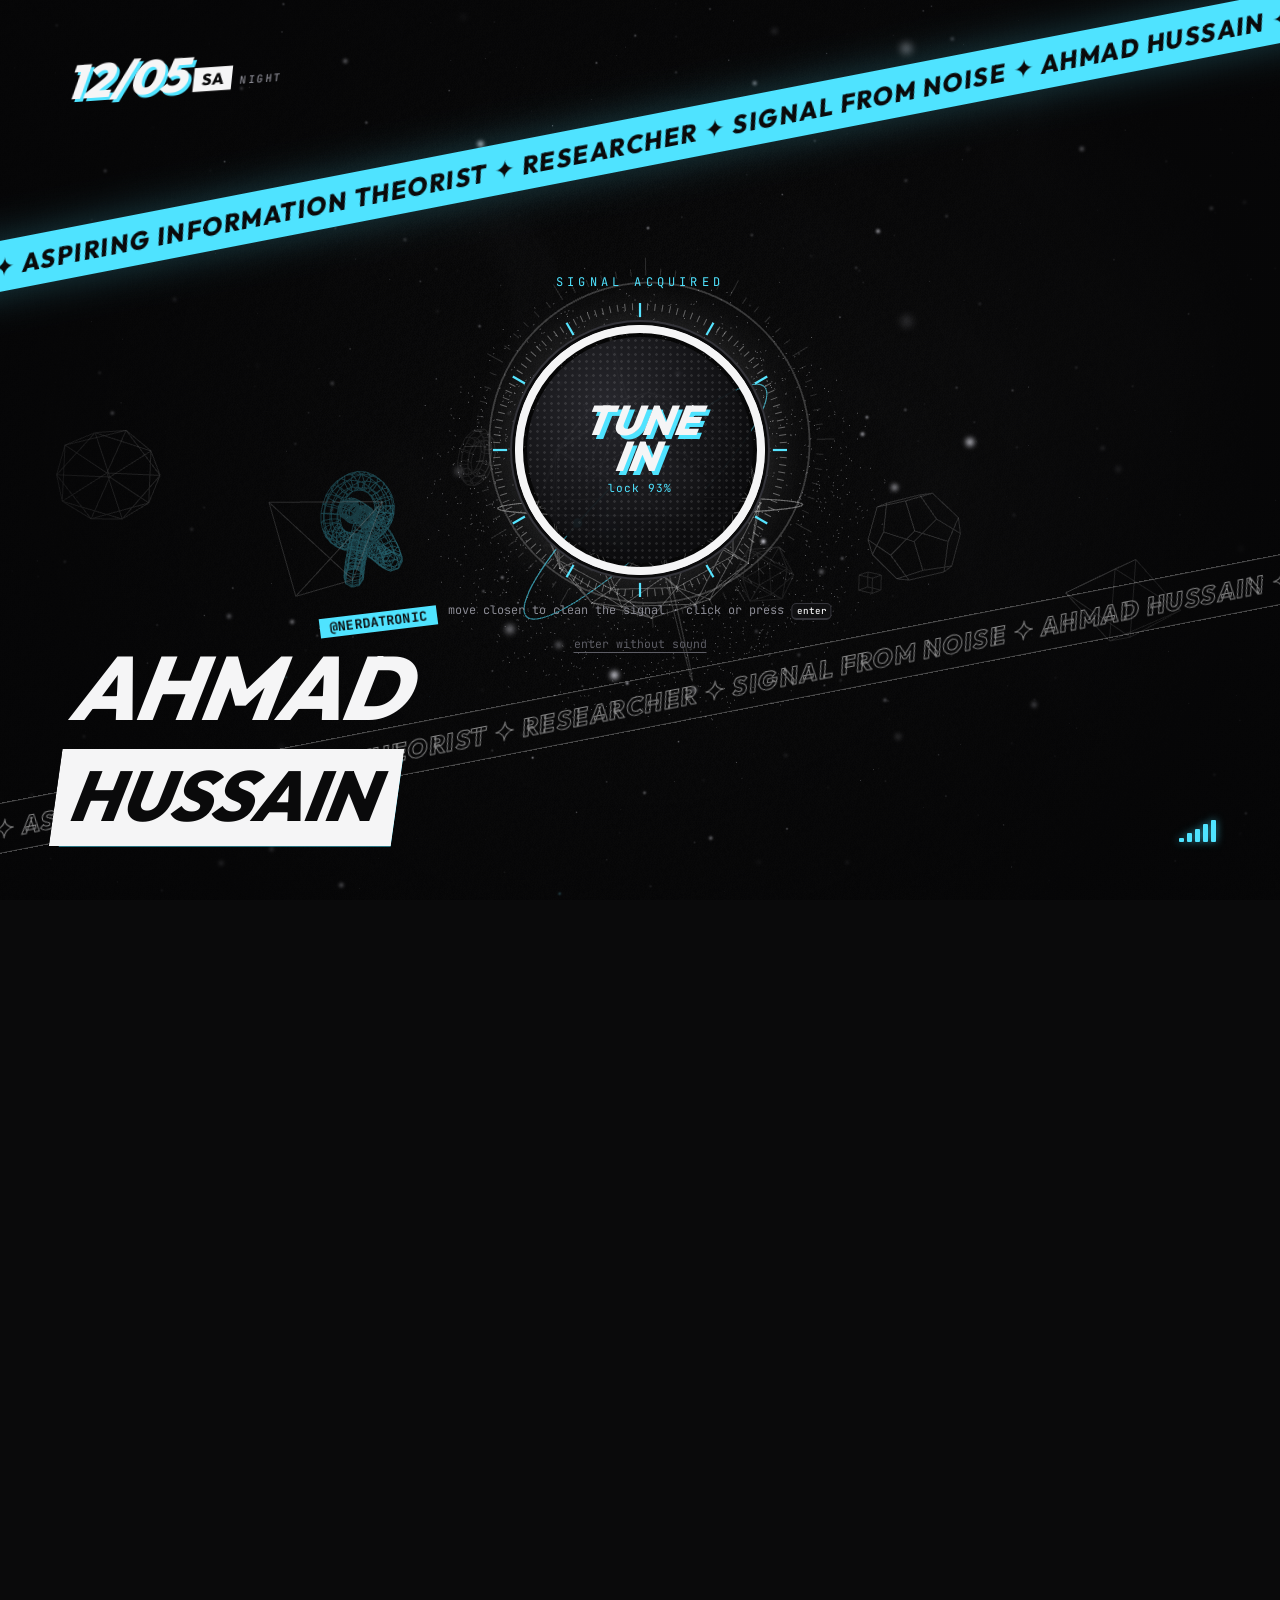
==== index.html @ 897ffa39 "Performance: pixel budget, no per-frame layout, fewer layers, fps counter - 3D pass renders to a pix" ====
<!doctype html>
<html lang="en">
<head>
  <meta charset="utf-8" />
  <meta name="viewport" content="width=device-width, initial-scale=1" />
  <title>Ahmad Hussain — signal from noise</title>
  <meta name="description" content="Ahmad Hussain (nerdatronic) — aspiring information theorist, researcher, and a little bit of everything." />
  <meta name="theme-color" content="#0b0b0c" />
  <meta property="og:title" content="Ahmad Hussain — signal from noise" />
  <meta property="og:description" content="aspiring information theorist, researcher, and a little bit of everything." />
  <meta property="og:type" content="website" />
  <link rel="icon" href="data:image/svg+xml,%3Csvg xmlns='http://www.w3.org/2000/svg' viewBox='0 0 64 64'%3E%3Ccircle cx='32' cy='32' r='26' fill='none' stroke='%23e5e5e5' stroke-width='5'/%3E%3Ccircle cx='32' cy='32' r='9' fill='%234fe3ff'/%3E%3C/svg%3E" />
  <link rel="preconnect" href="https://fonts.googleapis.com" />
  <link rel="preconnect" href="https://fonts.gstatic.com" crossorigin />
  <link href="https://fonts.googleapis.com/css2?family=Inter:wght@400;500;600&family=JetBrains+Mono:wght@400;500;700&family=Outfit:wght@300;500;700;800&display=swap" rel="stylesheet" />
  <link rel="stylesheet" href="css/style.css" />
</head>
<body class="is-intro">

  <!-- ============ INTRO ============ -->
  <div id="intro" role="dialog" aria-label="Welcome">
    <div class="intro-bands" aria-hidden="true">
      <div class="band band-a"><div class="band-track"></div></div>
      <div class="band band-b"><div class="band-track"></div></div>
    </div>
    <canvas id="introWave" aria-hidden="true"></canvas>
    <div class="pdate intro-pdate" aria-hidden="true"></div>
    <div class="intro-sig mono" aria-hidden="true">
      <div class="sig-bars" id="sigBars"><i></i><i></i><i></i><i></i><i></i></div>
    </div>
    <div class="intro-center">
      <p class="intro-kicker mono" id="introKicker">searching for signal</p>
      <button class="tuner" id="introGo" aria-label="Tune in: enter the site with sound">
        <svg class="tuner-ticks" viewBox="0 0 300 300" aria-hidden="true"><g id="tunerTicks"></g></svg>
        <span class="approach" aria-hidden="true"></span>
        <span class="approach a2" aria-hidden="true"></span>
        <span class="tuner-ring" aria-hidden="true"></span>
        <span class="tuner-core">
          <span class="tuner-label">TUNE<br />IN</span>
          <span class="tuner-sub mono" id="introPct">0%</span>
        </span>
      </button>
      <p class="intro-hint mono">move closer to clean the signal · click or press <kbd>enter</kbd></p>
      <button class="intro-silent mono" id="introSilent">enter without sound</button>
    </div>
    <h1 class="intro-title" aria-label="Ahmad Hussain">
      <span class="it-a" id="introA"></span>
      <span class="it-b"><span id="introB"></span></span>
      <span class="intro-sticker mono">@nerdatronic</span>
    </h1>
    <div class="intro-flash" aria-hidden="true"></div>
  </div>

  <!-- ============ AMBIENCE ============ -->
  <div id="space" aria-hidden="true"></div>
  <div id="glow" aria-hidden="true"></div>
  <div class="grain" aria-hidden="true"></div>
  <div id="kiai" aria-hidden="true"></div>
  <div id="flashlight" aria-hidden="true"></div>
  <canvas id="fx" aria-hidden="true"></canvas>
  <div id="cur-dot" aria-hidden="true"></div>
  <div id="cur-ring" aria-hidden="true"></div>
  <div id="scaret" aria-hidden="true"></div>
  <div id="wipe" aria-hidden="true"><i></i><i></i><i></i><b class="mono" id="wipeLabel"></b></div>

  <!-- ============ HUD ============ -->
  <div class="hud-bar" aria-hidden="true"><span id="hp"></span></div>
  <div class="hud-top mono" aria-hidden="true">
    <span class="hud-path"><span class="dim">~/ahmad/</span><span id="hudFile">readme.md</span></span>
    <span class="hud-num" id="hudNum">00</span>
  </div>
  <div class="pdate hud-pdate" aria-hidden="true"></div>
  <div class="hud-score mono" aria-hidden="true"><span id="score">00000000</span><span class="hud-acc" id="acc">100.00%</span><span class="hud-mods" id="hudMods"></span></div>
  <div class="hud-combo" id="combo" aria-hidden="true"><span id="comboN">0</span><small>x</small></div>
  <div class="hud-wpm mono" id="hudWpm" aria-hidden="true"><b id="hudWpmN">0</b> wpm</div>
  <div class="hud-fps mono" id="fps" aria-hidden="true" hidden></div>
  <nav class="rail" id="rail" aria-label="Sections"></nav>
  <button class="slash-btn mono" id="slashBtn" aria-label="Open quick navigation">/</button>

  <!-- ============ PLAYER ============ -->
  <div class="player" id="player">
    <button class="disc" id="pPlay" aria-label="Play music"><span class="disc-dot"></span></button>
    <div class="p-meta">
      <span class="p-title" id="pTitle">—</span>
      <span class="p-artist mono" id="pArtist">—</span>
    </div>
    <div class="p-viz" id="pViz" aria-hidden="true"><i></i><i></i><i></i><i></i><i></i></div>
    <input class="p-vol" id="pVol" type="range" min="0" max="1" step="0.01" aria-label="Volume" />
    <audio id="audio" loop preload="auto"></audio>
  </div>

  <!-- ============ PALETTE ============ -->
  <div class="palette" id="palette" role="dialog" aria-modal="true" aria-label="Quick navigation" hidden>
    <div class="pal-box">
      <div class="pal-input-row mono">
        <span class="pal-prompt">/</span>
        <input id="palInput" type="text" autocomplete="off" spellcheck="false" placeholder="jump to… (type to filter)" aria-label="Filter sections and commands" />
        <kbd>esc</kbd>
      </div>
      <ul class="pal-list" id="palList" role="listbox"></ul>
      <div class="pal-foot mono"><span><kbd>↑</kbd><kbd>↓</kbd> move</span><span><kbd>enter</kbd> go</span><span><kbd>m</kbd> music</span><span><kbd>j</kbd>/<kbd>k</kbd> next/prev</span><span>type <b>mod</b> for mods</span></div>
    </div>
  </div>

  <div class="toast mono" id="toast" role="status" aria-live="polite"></div>

  <!-- ============ CONTENT ============ -->
  <main id="main">

    <!-- 00 HOME -->
    <section id="home" class="hero" data-file="readme.md" data-title="home">
      <div class="hero-inner">
        <p class="hero-kicker mono" data-reveal><span class="dot-live"></span> <span id="heroKicker">hello, you found me</span></p>
        <h1 class="hero-name" id="heroName" data-reveal></h1>
        <p class="hero-role" data-reveal>
          <span class="dim">i'm </span><span class="role" id="role"></span><span class="caret"></span>
        </p>
        <p class="hero-tag" id="heroTag" data-reveal></p>
        <div class="hero-cta" data-reveal>
          <a href="#about" class="btn btn-hi" data-nav>read more <span class="mono">↓</span></a>
          <a href="#contact" class="btn" data-nav>say hi</a>
          <button class="btn btn-ghost mono" data-open-palette>press <kbd>/</kbd> to explore</button>
        </div>
      </div>
      <div class="scroll-hint mono" aria-hidden="true"><span></span>scroll</div>
    </section>

    <!-- 01 ABOUT -->
    <section id="about" data-file="about.md" data-title="about me">
      <div class="grid-2">
        <div class="md" id="aboutText" data-reveal></div>
        <div data-reveal>
          <table class="md-table" id="facts"><thead><tr><th>key</th><th>value</th></tr></thead><tbody></tbody></table>
        </div>
      </div>
    </section>

    <!-- 02 NOW -->
    <section id="now" data-file="now.md" data-title="right now">
      <p class="lead" data-reveal>what i'm spending my time on these days <span class="mono dim" id="nowUpdated"></span></p>
      <ul class="checklist" id="nowList"></ul>
    </section>

    <!-- 03 EVERYTHING -->
    <section id="everything" data-file="everything.md" data-title="a bit of everything">
      <p class="lead" data-reveal>not one thing. a lot of things. drag the sphere.</p>
      <div class="grid-2 align-center">
        <div class="sphere-wrap" data-reveal><div class="sphere" id="sphere"></div></div>
        <div class="groups" id="groups"></div>
      </div>
    </section>

    <!-- 04 RESEARCH -->
    <section id="research" data-file="research/" data-title="research">
      <h3 class="sub first" data-reveal><span class="h-mark">###</span> <span id="thoughtsTitle">my take on information theory</span></h3>
      <div class="md thoughts" id="thoughts" data-reveal></div>
      <h3 class="sub" data-reveal><span class="h-mark">###</span> what i'm working on</h3>
      <div class="research-list" id="researchList"></div>
      <h3 class="sub" data-reveal><span class="h-mark">###</span> papers & notes</h3>
      <div id="papers"></div>
    </section>

    <!-- 05 PROJECTS -->
    <section id="projects" data-file="projects/" data-title="projects">
      <p class="lead" data-reveal>things i've built, am building, or can't stop thinking about.</p>
      <div class="repo-grid" id="repos"></div>
    </section>

    <!-- 06 LEDGER -->
    <section id="ledger" data-file="ledger/" data-title="the ledger · support">
      <div id="ledgerBody"></div>
    </section>

    <!-- 07 ROADMAP -->
    <section id="roadmap" data-file="roadmap.md" data-title="roadmap & plan">
      <div class="legend mono" data-reveal><span><i class="st done"></i>done</span><span><i class="st doing"></i>in progress</span><span><i class="st blocked"></i>blocked / important</span><span><i class="st todo"></i>planned</span></div>
      <ol class="timeline" id="timeline"></ol>
    </section>

    <!-- 08 ACHIEVEMENTS -->
    <section id="achievements" data-file="achievements/" data-title="achievements">
      <p class="lead" data-reveal>medals earned — and a few still locked.</p>
      <div class="medals" id="medals"></div>
    </section>

    <!-- 09 TOOLBOX -->
    <section id="toolbox" data-file="toolbox.json" data-title="toolbox">
      <p class="lead" data-reveal>languages, tools, crafts — the things i reach for.</p>
      <pre class="code" id="toolboxCode" data-reveal></pre>
    </section>

    <!-- 10 LIBRARY -->
    <section id="library" data-file="library.md" data-title="library">
      <p class="lead" data-reveal>books, films, music and ideas that shaped how i think.</p>
      <div class="table-scroll" data-reveal>
        <table class="md-table" id="libTable"><thead><tr><th>kind</th><th>title</th><th>by</th><th>why it stuck</th></tr></thead><tbody></tbody></table>
      </div>
    </section>

    <!-- 11 PRINCIPLES -->
    <section id="principles" data-file="principles.md" data-title="principles">
      <ol class="principles" id="principlesList"></ol>
    </section>

    <!-- 12 MEDIA -->
    <section id="media" data-file="media/" data-title="media & sound">
      <div class="grid-2">
        <div class="panel" data-reveal>
          <div class="panel-head mono"><span><span class="dot-rec"></span> youtube</span><a id="ytLink" class="dim" target="_blank" rel="noopener">open channel →</a></div>
          <div class="yt" id="ytBody"></div>
        </div>
        <div class="panel" data-reveal>
          <div class="panel-head mono"><span>♪ soundtrack of this site</span><span class="dim" id="npState">paused</span></div>
          <div class="np">
            <button class="np-disc" id="npDisc" aria-label="Play or pause music"><span></span></button>
            <div>
              <div class="np-title" id="npTitle"></div>
              <div class="mono dim" id="npArtist"></div>
              <div class="np-time mono"><span id="npCur">0:00</span><div class="np-track" id="npTrack"><span id="npFill"></span></div><span id="npDur">0:00</span></div>
            </div>
          </div>
          <canvas class="np-viz" id="npViz" height="90"></canvas>
          <p class="mono dim small">press <kbd>m</kbd> anywhere to play / pause. it keeps looping while you browse.</p>
        </div>
      </div>
    </section>

    <!-- 13 DISCORD -->
    <section id="discord" data-file="discord/" data-title="discord">
      <div class="grid-2">
        <div class="panel dc" id="dcCard" data-reveal></div>
        <div class="panel" id="dcServer" data-reveal></div>
      </div>
    </section>

    <!-- 14 LOG -->
    <section id="log" data-file="log/" data-title="log">
      <p class="lead mono dim" data-reveal>$ git log --oneline --reverse thoughts</p>
      <div class="log" id="logList"></div>
    </section>

    <!-- 15 GUESTBOOK -->
    <section id="guestbook" data-file="guestbook.md" data-title="guestbook">
      <p class="lead" data-reveal>leave a note, a question, or just your name. signed with github.</p>
      <div class="panel" id="giscusBox" data-reveal></div>
    </section>

    <!-- 16 CONTACT -->
    <section id="contact" data-file="contact.sh" data-title="get in touch">
      <div class="contact">
        <form class="panel cform" id="cform" novalidate data-reveal>
          <div class="panel-head mono"><span>$ ./contact.sh</span><span class="dim" id="cfMode"></span></div>
          <div class="field">
            <label for="cfName">your name</label>
            <input id="cfName" name="name" type="text" autocomplete="name" maxlength="80" required />
            <span class="err mono" data-for="cfName"></span>
          </div>
          <div class="field">
            <label for="cfEmail">your email <span class="dim">— so i can reply</span></label>
            <input id="cfEmail" name="email" type="email" autocomplete="email" maxlength="120" required />
            <span class="err mono" data-for="cfEmail"></span>
          </div>
          <fieldset class="field">
            <legend>what's it about?</legend>
            <div class="chips" id="cfTopics">
              <label><input type="radio" name="topic" value="research" checked /><span>research</span></label>
              <label><input type="radio" name="topic" value="collaboration" /><span>collaboration</span></label>
              <label><input type="radio" name="topic" value="opportunity" /><span>opportunity</span></label>
              <label><input type="radio" name="topic" value="just saying hi" /><span>just saying hi</span></label>
              <label><input type="radio" name="topic" value="something else" /><span>something else</span></label>
            </div>
          </fieldset>
          <div class="field">
            <label for="cfMsg">message</label>
            <textarea id="cfMsg" name="message" rows="6" maxlength="2000" required></textarea>
            <div class="field-row"><span class="err mono" data-for="cfMsg"></span><span class="mono dim" id="cfCount">0 / 2000</span></div>
          </div>
          <input type="checkbox" name="botcheck" class="hp" tabindex="-1" autocomplete="off" aria-hidden="true" />
          <div class="key-sound mono" id="keySound" aria-label="Keyboard sound"></div>
          <div class="cf-actions">
            <button type="submit" class="btn btn-hi" id="cfSend">send message <span class="mono">→</span></button>
            <span class="mono dim small">or <kbd>ctrl</kbd>+<kbd>enter</kbd></span>
          </div>
          <div class="cf-status mono" id="cfStatus" role="status" aria-live="polite"></div>
        </form>

        <aside class="contact-side" data-reveal>
          <div class="panel">
            <div class="panel-head mono"><span>status</span></div>
            <p class="avail"><i class="st" id="availDot"></i><span id="availText"></span></p>
            <dl class="kv mono">
              <dt>local time</dt><dd id="localTime">—</dd>
              <dt>replies</dt><dd id="respTime">—</dd>
              <dt>email</dt><dd><span id="emailTxt">—</span> <button class="copy" id="copyEmail" aria-label="Copy email">copy</button></dd>
              <dt>discord</dt><dd><span id="dcTxt">—</span> <button class="copy" id="copyDc" aria-label="Copy Discord username">copy</button></dd>
            </dl>
          </div>
          <div class="panel">
            <div class="panel-head mono"><span>elsewhere</span></div>
            <ul class="socials" id="socials"></ul>
          </div>
        </aside>
      </div>
    </section>

    <!-- RESULTS -->
    <section id="results" data-file="results.log" data-title="your results">
      <p class="lead" data-reveal>every click is a hit. here's how your visit is going.</p>
      <div class="results panel" data-reveal>
        <div class="res-grade"><div class="grade-big" id="resGrade">SS</div><span class="mono dim" id="resGradeNote">ranking</span></div>
        <div class="res-main">
          <div class="res-score" id="resScore">00000000</div>
          <div class="res-grid mono">
            <div><span class="j300">300</span><b id="r300">0</b></div>
            <div><span class="j100">100</span><b id="r100">0</b></div>
            <div><span class="j50">50</span><b id="r50">0</b></div>
            <div><span class="jx">miss</span><b id="rMiss">0</b></div>
          </div>
          <div class="res-stats mono">
            <div><span>accuracy</span><b id="rAcc">100.00%</b></div>
            <div><span>max combo</span><b id="rCombo">0x</b></div>
            <div><span>explored</span><b id="rExplored">0 / 0</b></div>
            <div><span>time</span><b id="rTime">0:00</b></div>
            <div><span>best wpm</span><b id="rWpm">—</b></div>
            <div><span>mods</span><b id="rMods">none</b></div>
          </div>
          <div class="res-actions"><button class="btn" id="resRetry">retry</button><button class="btn btn-ghost mono" data-open-palette>mods → press <kbd>/</kbd> and type "mod"</button></div>
        </div>
      </div>
    </section>

    <footer class="foot mono">
      <div><span class="dim">/*</span> built by hand · hosted on github pages · <span id="lastUpd"></span> <span class="dim">*/</span></div>
      <div class="dim"><kbd>/</kbd> navigate · <kbd>m</kbd> music · <kbd>j</kbd>/<kbd>k</kbd> sections · <button class="linkish" id="fxToggle">effects: on</button></div>
    </footer>
  </main>

  <script src="js/config.js"></script>
  <script src="js/main.js"></script>
  <script type="module" src="js/scene.js"></script>
</body>
</html>
---- css/style.css ----
/* =====================================================================
   grayscale · rhythm-game energy · markdown bones
   accent = cyan · status colours carry meaning only:  green = done/live · yellow = in progress · red = important
   ===================================================================== */
:root {
  --bg: #0a0a0b;
  --bg2: #101012;
  --panel: rgba(18, 18, 21, 0.86);
  --panel-solid: #141417;
  --line: #222226;
  --line2: #34343a;
  --mute: #5d5d65;
  --dim: #8a8a93;
  --fg: #d6d6da;
  --hi: #f5f5f6;
  --green: #6ee7a0;
  --yellow: #ffd166;
  --red: #ff5d73;
  --accent: #4fe3ff;
  --accent-rgb: 79, 227, 255;
  --sans: "Inter", system-ui, -apple-system, Segoe UI, sans-serif;
  --display: "Outfit", "Inter", system-ui, sans-serif;
  --mono: "JetBrains Mono", ui-monospace, SFMono-Regular, Menlo, monospace;
  --ease: cubic-bezier(0.22, 1, 0.36, 1);
  --ease-io: cubic-bezier(0.76, 0, 0.24, 1);
  --rail: 76px;
  --beat: 0;
}

*, *::before, *::after { box-sizing: border-box; }
html { scroll-behavior: smooth; -webkit-text-size-adjust: 100%; }
body {
  margin: 0;
  background: var(--bg);
  color: var(--fg);
  font: 400 16px/1.7 var(--sans);
  overflow-x: hidden;
  -webkit-font-smoothing: antialiased;
}
body.is-intro { overflow: hidden; }
::selection { background: var(--hi); color: var(--bg); }
a { color: var(--hi); text-decoration: none; background: linear-gradient(currentColor, currentColor) 0 100% / 0 1px no-repeat; transition: background-size .35s var(--ease); }
a:hover { background-size: 100% 1px; }
button { font: inherit; color: inherit; }
kbd {
  font: 500 0.78em var(--mono);
  padding: 0.1em 0.45em;
  border: 1px solid var(--line2);
  border-bottom-width: 2px;
  border-radius: 5px;
  color: var(--hi);
  background: var(--bg2);
}
code { font: 0.88em var(--mono); background: var(--bg2); border: 1px solid var(--line); padding: 0.1em 0.4em; border-radius: 4px; color: var(--hi); }
.mono { font-family: var(--mono); }
.dim { color: var(--dim); }
.small { font-size: 0.8rem; }
.todo { color: var(--mute); font-family: var(--mono); font-size: 0.85em; font-style: normal; }
.todo::before { content: "// "; }

/* custom cursor only for real mice with effects on */
@media (pointer: fine) {
  body.fx-on, body.fx-on * { cursor: none !important; }
}

/* ============ ambience ============ */
#fx { position: fixed; inset: 0; width: 100vw; height: 100vh; pointer-events: none; }
#space { position: fixed; inset: 0; z-index: 0; pointer-events: none; }
#space canvas { display: block; }
body.no-webgl { background: radial-gradient(ellipse at 70% 20%, #1c1c20, var(--bg) 60%) fixed; }
#fx { z-index: 9998; }
#glow {
  position: fixed; left: 0; top: 0; width: 640px; height: 640px; margin: -320px 0 0 -320px;
  border-radius: 50%; pointer-events: none; z-index: 1;
  background: radial-gradient(circle, rgba(255,255,255,0.075) 0%, rgba(255,255,255,0.025) 35%, transparent 68%);
  will-change: transform;
}
/* with WebGL running, the scene's composite shader draws the glow + grain (no extra full-screen layers) */
body.gl #glow, body.gl .grain { display: none; }
.grain {
  position: fixed; inset: -50%; will-change: transform; z-index: 2; pointer-events: none; opacity: 0.05;
  background-image: url("data:image/svg+xml,%3Csvg xmlns='http://www.w3.org/2000/svg' width='160' height='160'%3E%3Cfilter id='n'%3E%3CfeTurbulence type='fractalNoise' baseFrequency='.9' numOctaves='3' stitchTiles='stitch'/%3E%3C/filter%3E%3Crect width='100%25' height='100%25' filter='url(%23n)'/%3E%3C/svg%3E");
  animation: grain 1.2s steps(6) infinite;
}
@keyframes grain { 0%{transform:translate(0,0)} 25%{transform:translate(-3%,2%)} 50%{transform:translate(2%,-3%)} 75%{transform:translate(-1%,3%)} 100%{transform:translate(0,0)} }

#cur-dot, #cur-ring { position: fixed; left: 0; top: 0; pointer-events: none; z-index: 9999; border-radius: 50%; display: none; will-change: transform; }
body.fx-on.has-mouse #cur-dot, body.fx-on.has-mouse #cur-ring { display: block; }
#cur-dot { width: 8px; height: 8px; margin: -4px 0 0 -4px; background: var(--hi); box-shadow: 0 0 12px rgba(255,255,255,0.7); }
#cur-ring {
  width: 38px; height: 38px; margin: -19px 0 0 -19px; border: 1.5px solid rgba(255,255,255,0.55);
  transition: width .3s var(--ease), height .3s var(--ease), margin .3s var(--ease), border-color .3s, background-color .3s;
}
#cur-ring.hover { width: 60px; height: 60px; margin: -30px 0 0 -30px; border-color: var(--hi); background: rgba(255,255,255,0.06); }
#cur-ring.text { width: 4px; height: 26px; margin: -13px 0 0 -2px; border-radius: 2px; border-color: transparent; background: rgba(255,255,255,0.5); }
#cur-ring.down { width: 26px; height: 26px; margin: -13px 0 0 -13px; }

/* section wipe: diagonal shards */
#wipe { position: fixed; inset: 0; z-index: 9990; pointer-events: none; overflow: hidden; }
#wipe i { position: absolute; top: -50%; bottom: -50%; width: 75%; left: 0; transform: translateX(-160%) skewX(-18deg); }
#wipe i:nth-child(1) { background: var(--accent); width: 95%; }
#wipe i:nth-child(2) { background: var(--hi); width: 85%; }
#wipe i:nth-child(3) { background: #0a0a0b; width: 80%; box-shadow: 0 0 0 2px var(--hi); }
#wipe b { position: absolute; left: 50%; top: 50%; transform: translate(-50%, -50%) skewX(-10deg) scale(.8); font-size: clamp(1.4rem, 4vw, 3rem); color: var(--hi); opacity: 0; letter-spacing: .08em; }
#wipe.in i { animation: shardIn .5s var(--ease-io) forwards; }
#wipe.in i:nth-child(2) { animation-delay: .06s; } #wipe.in i:nth-child(3) { animation-delay: .12s; }
#wipe.in b { animation: wipeLbl .5s .25s var(--ease) forwards; }
#wipe.out i { transform: translateX(-10%) skewX(-18deg); animation: shardOut .55s var(--ease-io) forwards; }
#wipe.out i:nth-child(1) { animation-delay: .12s; } #wipe.out i:nth-child(2) { animation-delay: .06s; }
#wipe.out b { opacity: 1; transform: translate(-50%, -50%) skewX(-10deg); animation: wipeLblOut .25s forwards; }
@keyframes shardIn { to { transform: translateX(-10%) skewX(-18deg); } }
@keyframes shardOut { to { transform: translateX(160%) skewX(-18deg); } }
@keyframes wipeLbl { to { opacity: 1; transform: translate(-50%, -50%) skewX(-10deg) scale(1); } }
@keyframes wipeLblOut { to { opacity: 0; } }

/* intro styles: see "intro v2" below */

/* ============ HUD ============ */
.hud-bar { position: fixed; top: 0; left: 0; right: 0; height: 3px; z-index: 50; background: rgba(255,255,255,.04); }
.hud-bar span { display: block; height: 100%; width: 100%; transform: scaleX(0); transform-origin: 0 50%; background: linear-gradient(90deg, var(--fg), var(--hi)); box-shadow: 0 0 12px rgba(255,255,255,.6); transition: transform .15s linear; will-change: transform; }
.hud-top {
  position: fixed; top: 14px; right: 20px; z-index: 50; display: flex; align-items: center; gap: 14px;
  font-size: .78rem; padding: 6px 8px 6px 14px; border-radius: 999px; background: rgba(10,10,11,.88); border: 1px solid var(--line);
}
.hud-num { font: 800 1rem var(--display); color: var(--bg); background: var(--hi); border-radius: 999px; padding: 0 10px; }
.hud-combo {
  position: fixed; left: calc(var(--rail) + 18px); bottom: 18px; z-index: 50; font: 800 2.6rem/1 var(--display); color: var(--hi);
  opacity: 0; transform-origin: left bottom; transition: opacity .4s; pointer-events: none; text-shadow: 0 0 20px rgba(255,255,255,.25);
}
.hud-combo small { font-size: .5em; margin-left: 2px; }
.hud-combo.show { opacity: .9; }
.hud-combo.pop { animation: pop .25s var(--ease); }
.hud-combo.broke { color: var(--red); }
@keyframes pop { 0% { transform: scale(1.35); } 100% { transform: scale(1); } }

.rail {
  position: fixed; left: 0; top: 0; bottom: 0; width: var(--rail); z-index: 40; display: flex; flex-direction: column; justify-content: center; align-items: center; gap: 3px;
  border-right: 1px solid var(--line); background: linear-gradient(90deg, rgba(10,10,11,.85), rgba(10,10,11,.4));
}
.rail a {
  position: relative; font: 500 .7rem var(--mono); color: var(--mute); padding: 3px 10px; border-radius: 6px; background: none; transition: color .2s, background-color .2s;
}
.rail a:hover { color: var(--hi); }
.rail a.active { color: var(--bg); background: var(--hi); }
.rail a::after {
  content: attr(data-label); position: absolute; left: calc(100% + 12px); top: 50%; transform: translate(-6px, -50%); opacity: 0; pointer-events: none;
  white-space: nowrap; color: var(--hi); background: var(--panel-solid); border: 1px solid var(--line2); padding: 2px 10px; border-radius: 6px; transition: opacity .2s, transform .2s var(--ease);
}
.rail a:hover::after { opacity: 1; transform: translate(0, -50%); }
.slash-btn { display: none; }

/* ============ player ============ */
.player {
  position: fixed; right: 18px; bottom: 18px; z-index: 60; display: flex; align-items: center; gap: 12px;
  padding: 8px 16px 8px 8px; border-radius: 999px; background: rgba(16,16,18,.94); border: 1px solid var(--line2);
  box-shadow: 0 10px 40px rgba(0,0,0,.5);
}
.disc {
  position: relative; width: 44px; height: 44px; border-radius: 50%; border: 0; padding: 0; flex: none;
  background: repeating-radial-gradient(circle, #1b1b1f 0 2px, #26262b 2px 3px); box-shadow: inset 0 0 0 2px var(--line2);
}
.disc::before { content: ""; position: absolute; inset: 14px; border-radius: 50%; background: var(--hi); }
.disc-dot { position: absolute; left: 50%; top: 50%; width: 6px; height: 6px; margin: -3px; border-radius: 50%; background: var(--bg); z-index: 1; }
.disc::after { content: "▶"; position: absolute; inset: 0; display: grid; place-items: center; font-size: 11px; color: var(--hi); background: rgba(0,0,0,.55); border-radius: 50%; opacity: 1; transition: opacity .2s; }
.player.playing .disc { animation: spin 3.2s linear infinite; }
.player.playing .disc::after { opacity: 0; }
.player.playing .disc:hover::after { content: "❚❚"; opacity: 1; }
@keyframes spin { to { transform: rotate(360deg); } }
.p-meta { display: flex; flex-direction: column; line-height: 1.2; min-width: 0; }
.p-title { font: 700 .85rem var(--display); color: var(--hi); letter-spacing: .05em; }
.p-artist { font-size: .65rem; color: var(--dim); white-space: nowrap; }
.p-viz { display: flex; align-items: flex-end; gap: 2px; height: 18px; }
.p-viz i { width: 3px; height: 18px; background: var(--hi); border-radius: 1px; transform: scaleY(.167); transform-origin: 50% 100%; transition: transform .08s; }
.p-vol { width: 70px; accent-color: var(--hi); }

/* ============ palette ============ */
.palette { position: fixed; inset: 0; z-index: 9995; display: grid; place-items: start center; padding: 14vh 16px 16px; background: rgba(5,5,6,.8); } /* no backdrop blur: blurring the live 3D canvas every frame is costly on laptop GPUs */
.palette[hidden] { display: none; }
.pal-box {
  width: min(620px, 100%); background: var(--panel-solid); border: 1px solid var(--line2); border-radius: 14px; overflow: hidden;
  box-shadow: 0 30px 80px rgba(0,0,0,.6), 0 0 0 1px rgba(255,255,255,.03);
  animation: palIn .32s var(--ease);
}
@keyframes palIn { from { opacity: 0; transform: translateY(-14px) scale(.97) rotateX(10deg); } }
.pal-input-row { display: flex; align-items: center; gap: 10px; padding: 14px 16px; border-bottom: 1px solid var(--line); }
.pal-prompt { color: var(--accent); font-weight: 700; font-size: 1.1rem; }
#palInput { flex: 1; background: none; border: 0; outline: 0; color: var(--hi); font: 1rem var(--mono); min-width: 0; }
.pal-list { list-style: none; margin: 0; padding: 6px; max-height: 52vh; overflow: auto; }
.pal-list li { display: flex; align-items: center; gap: 12px; padding: 9px 12px; border-radius: 8px; color: var(--fg); }
.pal-list li .n { font: 500 .72rem var(--mono); color: var(--mute); width: 22px; }
.pal-list li .t { flex: 1; }
.pal-list li .f { font: .72rem var(--mono); color: var(--mute); }
.pal-list li.sel { background: var(--hi); color: var(--bg); }
.pal-list li.sel .n, .pal-list li.sel .f { color: #555; }
.pal-list .grp { font: .65rem var(--mono); color: var(--mute); text-transform: uppercase; letter-spacing: .2em; padding: 10px 12px 4px; }
.pal-list .empty { color: var(--mute); font: .85rem var(--mono); padding: 14px; }
.pal-foot { display: flex; flex-wrap: wrap; gap: 16px; padding: 10px 16px; border-top: 1px solid var(--line); font-size: .7rem; color: var(--mute); }

.toast {
  position: fixed; left: 50%; bottom: 90px; z-index: 9996; transform: translate(-50%, 20px); opacity: 0; pointer-events: none;
  background: var(--hi); color: var(--bg); padding: 8px 16px; border-radius: 999px; font-size: .8rem; transition: opacity .3s, transform .3s var(--ease);
}
.toast.show { opacity: 1; transform: translate(-50%, 0); }

/* ============ layout ============ */
main { position: relative; z-index: 3; padding-left: var(--rail); overflow-x: clip; }
section { position: relative; max-width: 1120px; margin: 0 auto; padding: 120px 40px 60px; }
.sec-head { position: relative; margin-bottom: 44px; }
.sec-ghost {
  position: absolute; right: -10px; top: -70px; font: 800 clamp(7rem, 16vw, 13rem)/1 var(--display); color: transparent;
  -webkit-text-stroke: 1px rgba(255,255,255,.08); pointer-events: none; user-select: none; z-index: -1;
}
.sec-tab { display: inline-flex; align-items: center; gap: 8px; font: .75rem var(--mono); color: var(--dim); border: 1px solid var(--line2); border-bottom: 0; border-radius: 8px 8px 0 0; padding: 4px 12px; background: var(--bg2); }
.sec-tab b { color: var(--hi); font-weight: 500; }
.sec-tab .x { color: var(--mute); }
.sec-title { margin: 0; padding-top: 14px; border-top: 1px solid var(--line2); font: 800 clamp(2.1rem, 5vw, 3.6rem)/1.05 var(--display); color: var(--hi); letter-spacing: -0.02em; }
.sec-title .h-mark { font: 500 .45em var(--mono); color: var(--mute); vertical-align: middle; margin-right: 12px; }
.h-mark { font-family: var(--mono); color: var(--mute); font-weight: 500; margin-right: 6px; }
.lead { color: var(--dim); font-size: 1.1rem; margin: 0 0 30px; }
h3.sub, .md h3 { font: 700 1.25rem var(--display); color: var(--hi); margin: 50px 0 18px; }
.md h3 { margin-top: 0; }
.grid-2 { display: grid; grid-template-columns: 1.1fr 1fr; gap: 40px; }
.grid-2.align-center { align-items: center; }
.grid-2 > *, .contact > * { min-width: 0; }
.md p { margin: 0 0 1.1em; }
.md strong { color: var(--hi); }
.md blockquote, .big-quote { margin: 1.4em 0; padding: 6px 0 6px 20px; border-left: 3px solid var(--hi); color: var(--fg); }

/* reveal */
[data-reveal] { opacity: 0; transform: perspective(900px) translateY(46px) rotateX(-14deg); transform-origin: 50% 0; transition: opacity .9s var(--ease), transform 1.1s var(--ease); transition-delay: calc(var(--i, 0) * 70ms); }
[data-reveal].in { opacity: 1; transform: none; }

/* buttons */
.btn {
  display: inline-flex; align-items: center; gap: 8px; padding: 11px 22px; border-radius: 999px; border: 1px solid var(--line2);
  color: var(--hi); background: rgba(255,255,255,.02); font: 600 .92rem var(--sans); transition: background-color .25s, color .25s, border-color .25s, transform .25s var(--ease);
}
.btn:hover { background: rgba(255,255,255,.08); border-color: var(--dim); transform: translateY(-2px); }
.btn-hi { background: var(--hi); color: var(--bg); border-color: var(--hi); }
.btn-hi:hover { background: #fff; color: var(--bg); box-shadow: 0 0 30px rgba(255,255,255,.35); }
.btn-ghost { border-color: transparent; color: var(--dim); font-weight: 400; font-size: .82rem; }
.btn[disabled] { opacity: .5; pointer-events: none; }

/* status dots */
.st { display: inline-block; width: 10px; height: 10px; border-radius: 50%; background: var(--mute); flex: none; }
.st.done, .st.green, .st.online, .st.proven { background: var(--green); box-shadow: 0 0 10px rgba(110,231,160,.5); }
.st.doing, .st.yellow, .st.idle, .st.conjecture { background: var(--yellow); box-shadow: 0 0 10px rgba(255,209,102,.5); }
.st.blocked, .st.red, .st.dnd, .st.open { background: var(--red); box-shadow: 0 0 10px rgba(255,93,115,.5); }
.legend { display: flex; flex-wrap: wrap; gap: 22px; font-size: .78rem; color: var(--dim); margin-bottom: 36px; }
.legend span { display: inline-flex; align-items: center; gap: 8px; }

.panel { background: rgba(16,16,19,.86); border: 1px solid var(--line); border-radius: 14px; padding: 20px; }
.panel-head { display: flex; justify-content: space-between; align-items: center; gap: 12px; font-size: .75rem; color: var(--fg); margin: -4px 0 16px; padding-bottom: 12px; border-bottom: 1px dashed var(--line2); }
.panel-head a { font-size: .75rem; }
.placeholder { border: 1px dashed var(--line2); border-radius: 10px; padding: 28px 20px; text-align: center; color: var(--mute); font: .85rem/1.6 var(--mono); }
.placeholder b { color: var(--fg); font-weight: 500; }
.loading { color: var(--dim); padding: 20px 0; }
.dots::after { content: ""; animation: dots 1.2s steps(4) infinite; }
@keyframes dots { 0%{content:""} 25%{content:"."} 50%{content:".."} 75%{content:"..."} }

/* ============ hero ============ */
.hero { min-height: 100vh; max-width: none; display: flex; align-items: center; padding: 100px 6vw 80px; overflow: hidden; }
#three { position: absolute; inset: 0; z-index: 0; }
#three canvas { display: block; width: 100% !important; height: 100% !important; }
.hero-inner { position: relative; z-index: 2; max-width: 820px; }
.hero-kicker { display: inline-flex; align-items: center; gap: 10px; color: var(--dim); font-size: .82rem; margin: 0 0 18px; padding: 5px 14px 5px 10px; border: 1px solid var(--line2); border-radius: 999px; background: rgba(10,10,11,.5); }
/* pulse ring is a transform/opacity animation (compositor-only); animating box-shadow repainted every frame */
.dot-live { position: relative; width: 8px; height: 8px; border-radius: 50%; background: var(--green); }
.dot-live::after { content: ""; position: absolute; inset: 0; border-radius: 50%; background: rgba(110,231,160,.6); animation: live 2s infinite; }
@keyframes live { 0% { transform: scale(1); opacity: .9; } 70% { transform: scale(3.5); opacity: 0; } 100% { transform: scale(3.5); opacity: 0; } }
.hero-name { margin: 0; font: 800 clamp(3rem, 10vw, 8.4rem)/0.92 var(--display); letter-spacing: -0.035em; color: var(--hi); text-shadow: 0 0 30px rgba(255,255,255,.12); }
.hero-name .line { display: block; }
.hero-name .g { color: var(--mute); }
.hero-role { font: 500 clamp(1.2rem, 2.6vw, 1.9rem)/1.3 var(--display); margin: 26px 0 10px; color: var(--hi); min-height: 1.3em; }
.role .g { color: var(--accent); opacity: .8; }
.caret { display: inline-block; width: .55em; height: 1em; margin-left: 3px; vertical-align: -0.12em; background: var(--hi); animation: blink 1s steps(2) infinite; }
@keyframes blink { 50% { opacity: 0; } }
.hero-tag { color: var(--dim); font-size: 1.1rem; margin: 0 0 36px; max-width: 560px; min-height: 1.7em; }
.hero-cta { display: flex; flex-wrap: wrap; gap: 12px; align-items: center; }
.scroll-hint { position: absolute; left: 50%; bottom: 26px; transform: translateX(-50%); z-index: 2; display: flex; flex-direction: column; align-items: center; gap: 8px; font-size: .65rem; letter-spacing: .3em; color: var(--mute); text-transform: uppercase; }
.scroll-hint span { width: 1px; height: 46px; background: linear-gradient(var(--hi), transparent); animation: drip 2s var(--ease) infinite; transform-origin: top; }
@keyframes drip { 0% { transform: scaleY(0); } 50% { transform: scaleY(1); } 100% { transform: scaleY(1); opacity: 0; } }

/* ============ about ============ */
.md-table { width: 100%; border-collapse: collapse; font-size: .92rem; }
.md-table th, .md-table td { text-align: left; padding: 10px 14px; border: 1px solid var(--line); vertical-align: top; }
.md-table th { font: 500 .72rem var(--mono); color: var(--dim); text-transform: uppercase; letter-spacing: .12em; background: var(--bg2); }
.md-table td:first-child { font-family: var(--mono); font-size: .8rem; color: var(--dim); white-space: nowrap; }
.md-table tbody tr { transition: background-color .2s; }
.md-table tbody tr:hover { background: rgba(255,255,255,.03); }
.table-scroll { overflow-x: auto; }

/* ============ now / checklist ============ */
.checklist { list-style: none; margin: 0; padding: 0; display: grid; gap: 10px; }
.checklist li { display: flex; align-items: center; gap: 14px; padding: 14px 18px; border: 1px solid var(--line); border-radius: 10px; background: var(--panel); }
.box { font: 700 .85rem var(--mono); color: var(--mute); flex: none; }
.box.done { color: var(--green); } .box.doing { color: var(--yellow); } .box.blocked { color: var(--red); }

/* ============ everything (3D sphere) ============ */
.sphere-wrap { height: 420px; perspective: 900px; display: grid; place-items: center; touch-action: pan-y; }
.sphere { position: relative; width: 0; height: 0; transform-style: preserve-3d; }
.sphere span {
  position: absolute; left: 0; top: 0; white-space: nowrap; font: 600 1rem var(--display); color: var(--hi);
  transform-style: preserve-3d; backface-visibility: visible; transition: color .3s; user-select: none;
}
.sphere span.q { color: var(--mute); font-family: var(--mono); }
.sphere span.c { font: 500 .72rem var(--mono); color: var(--accent); text-transform: uppercase; letter-spacing: .2em; }
.groups { display: grid; grid-template-columns: 1fr 1fr; gap: 14px; }
.group { border: 1px solid var(--line); border-radius: 12px; padding: 16px 18px; background: var(--panel); }
.group h4 { margin: 0 0 10px; font: 500 .72rem var(--mono); color: var(--dim); text-transform: uppercase; letter-spacing: .2em; }
.group ul { list-style: none; margin: 0; padding: 0; }
.group li { padding: 2px 0; }
.group li::before { content: "- "; font-family: var(--mono); color: var(--mute); }

/* ============ research ============ */
.field input, .field textarea {
  width: 100%; background: var(--bg); border: 1px solid var(--line2); border-radius: 8px; color: var(--hi); font: .95rem/1.5 var(--mono); padding: 12px 14px; resize: vertical; outline: none;
  transition: border-color .2s, box-shadow .2s;
}
.field input:focus, .field textarea:focus { border-color: var(--dim); box-shadow: 0 0 0 3px rgba(255,255,255,.06); }
.copy, .chips span { background: var(--bg2); border: 1px solid var(--line2); color: var(--dim); border-radius: 999px; padding: 3px 11px; font: .72rem var(--mono); transition: color .2s, border-color .2s, background-color .2s; }
.copy:hover { color: var(--hi); border-color: var(--dim); }
h3.sub.first { margin-top: 0; }
.thoughts { max-width: 760px; font-size: 1.05rem; }
.research-list { display: grid; grid-template-columns: repeat(auto-fill, minmax(280px, 1fr)); gap: 14px; }
.r-item { border: 1px solid var(--line); border-radius: 12px; padding: 18px; background: var(--panel); transition: border-color .25s; }
.r-item:hover { border-color: var(--line2); }
.r-item h4 { margin: 0 0 6px; font: 700 1.05rem var(--display); color: var(--hi); }
.r-item p { margin: 0; color: var(--dim); font-size: .92rem; }
.tag { display: inline-flex; align-items: center; gap: 6px; font: 500 .65rem var(--mono); text-transform: uppercase; letter-spacing: .14em; padding: 2px 9px; border-radius: 999px; border: 1px solid var(--line2); color: var(--dim); margin-bottom: 10px; }
.tag.proven { color: var(--green); border-color: rgba(110,231,160,.4); }
.tag.conjecture { color: var(--yellow); border-color: rgba(255,209,102,.4); }
.tag.open { color: var(--red); border-color: rgba(255,93,115,.4); }
.paper { display: flex; gap: 14px; align-items: baseline; padding: 12px 0; border-bottom: 1px solid var(--line); }
.paper .y { font: .78rem var(--mono); color: var(--mute); }

/* ============ projects ============ */
.repo-grid { display: grid; grid-template-columns: repeat(auto-fill, minmax(300px, 1fr)); gap: 14px; }
.repo {
  position: relative; display: flex; flex-direction: column; gap: 10px; padding: 20px; border-radius: 12px; border: 1px solid var(--line); background: var(--panel);
  color: var(--fg); overflow: hidden; transition: border-color .3s, background-color .3s;
}
.repo:hover { border-color: var(--dim); background: rgba(28,28,32,.8); background-size: 0; }
.repo::after { content: ""; position: absolute; right: -40px; top: -40px; width: 110px; height: 110px; border-radius: 50%; border: 2px solid var(--line2); transition: transform .6s var(--ease), border-color .3s; }
.repo:hover::after { transform: scale(1.5); border-color: var(--dim); }
.repo h4 { margin: 0; font: 700 1.1rem var(--display); color: var(--hi); }
.repo p { margin: 0; flex: 1; color: var(--dim); font-size: .9rem; }
.repo .meta { display: flex; flex-wrap: wrap; gap: 14px; font: .72rem var(--mono); color: var(--mute); }
.lang-dot { display: inline-block; width: 8px; height: 8px; border-radius: 50%; background: var(--fg); margin-right: 5px; }

/* ============ ledger ============ */
.ledger-top { display: grid; grid-template-columns: repeat(4, 1fr); gap: 12px; margin-bottom: 18px; }
.stat { border: 1px solid var(--line); border-radius: 12px; padding: 16px; background: var(--panel); }
.stat b { display: block; font: 800 2rem/1 var(--display); color: var(--hi); font-variant-numeric: tabular-nums; }
.stat span { font: .68rem var(--mono); color: var(--dim); text-transform: uppercase; letter-spacing: .14em; }
.langbar { display: flex; height: 10px; border-radius: 6px; overflow: hidden; margin: 8px 0 10px; background: var(--bg2); }
.langbar i { display: block; height: 100%; }
.langs { display: flex; flex-wrap: wrap; gap: 14px; font: .72rem var(--mono); color: var(--dim); }
.gitlog { font: .82rem/1.9 var(--mono); margin: 0; padding: 0; list-style: none; }
.gitlog li { display: flex; gap: 12px; white-space: nowrap; overflow: hidden; }
.gitlog .sha { color: var(--accent); }
.gitlog .msg { color: var(--fg); overflow: hidden; text-overflow: ellipsis; flex: 1; }
.gitlog .when { color: var(--mute); }

/* ============ roadmap ============ */
.timeline { list-style: none; margin: 0; padding: 0 0 0 34px; position: relative; }
.timeline::before { content: ""; position: absolute; left: 9px; top: 6px; bottom: 6px; width: 2px; background: linear-gradient(var(--hi), var(--line2) 40%, transparent); }
.phase { position: relative; margin-bottom: 30px; }
.phase .node { position: absolute; left: -34px; top: 4px; width: 20px; height: 20px; border-radius: 50%; border: 3px solid var(--hi); background: var(--bg); display: grid; place-items: center; }
.phase .node::after { content: ""; width: 6px; height: 6px; border-radius: 50%; background: var(--st, var(--mute)); }
.phase-head { display: flex; flex-wrap: wrap; align-items: baseline; gap: 14px; margin-bottom: 10px; }
.phase-head h4 { margin: 0; font: 700 1.3rem var(--display); color: var(--hi); }
.phase-head .when { font: .75rem var(--mono); color: var(--dim); }
.phase-prog { width: 160px; height: 4px; border-radius: 2px; background: var(--line); overflow: hidden; }
.phase-prog i { display: block; height: 100%; background: var(--green); }
.phase ul { list-style: none; margin: 0; padding: 0; display: grid; gap: 6px; }
.phase li { display: flex; gap: 12px; align-items: baseline; }

/* ============ achievements ============ */
.medals { display: grid; grid-template-columns: repeat(auto-fill, minmax(220px, 1fr)); gap: 16px; perspective: 1000px; }
.medal { display: flex; flex-direction: column; align-items: center; text-align: center; gap: 10px; padding: 26px 18px 22px; border: 1px solid var(--line); border-radius: 14px; background: var(--panel); }
.medal .grade {
  --gc: var(--hi); width: 96px; height: 96px; border-radius: 50%; display: grid; place-items: center; font: 800 2.6rem var(--display); color: var(--gc);
  border: 5px solid var(--gc); box-shadow: 0 0 0 3px var(--bg), 0 0 0 5px var(--line2), 0 0 30px color-mix(in srgb, var(--gc) 35%, transparent), inset 0 0 20px rgba(0,0,0,.6);
  background: radial-gradient(circle at 35% 30%, #26262b, #0e0e10 70%); transform-style: preserve-3d;
}
.medal.in .grade, [data-reveal].in .medal .grade { animation: medalSpin 1.4s var(--ease) both; animation-delay: calc(var(--i, 0) * 120ms + 200ms); }
@keyframes medalSpin { from { transform: rotateY(-540deg) scale(.4); opacity: 0; } to { transform: none; opacity: 1; } }
.medal .grade.SS { --gc: #f5f5f6; text-shadow: 0 0 16px var(--accent); }
.medal .grade.S { --gc: var(--accent); }
.medal .grade.A { --gc: var(--green); }
.medal .grade.B { --gc: var(--dim); }
.medal .grade.D { --gc: var(--red); }
.medal h4 { margin: 4px 0 0; font: 700 1.05rem var(--display); color: var(--hi); }
.medal p { margin: 0; font-size: .85rem; color: var(--dim); }
.medal .date { font: .7rem var(--mono); color: var(--mute); }
.medal.locked .grade { --gc: var(--line2); color: var(--mute); font-size: 1.6rem; filter: grayscale(1); }

/* ============ toolbox code ============ */
.code { margin: 0; padding: 22px 24px; border-radius: 14px; border: 1px solid var(--line); background: rgba(12,12,14,.85); font: .88rem/1.8 var(--mono); overflow-x: auto; counter-reset: ln; }
.code .ln { display: block; }
.code .ln::before { counter-increment: ln; content: counter(ln); display: inline-block; width: 2.4em; margin-right: 1.2em; text-align: right; color: var(--line2); }
.tk-k { color: var(--hi); } .tk-s { color: var(--green); } .tk-p { color: var(--mute); } .tk-c { color: var(--mute); font-style: italic; }

/* ============ principles ============ */
.big-quote p { font: 500 clamp(1.3rem, 2.6vw, 2rem)/1.35 var(--display); color: var(--hi); margin: 0 0 14px; }
.big-quote cite { font-size: .78rem; color: var(--dim); font-style: normal; }
.principles { counter-reset: p; list-style: none; padding: 0; margin: 40px 0 0; display: grid; gap: 4px; }
.principles li { counter-increment: p; display: flex; gap: 22px; align-items: baseline; padding: 18px 0; border-bottom: 1px solid var(--line); font: 500 1.2rem var(--display); color: var(--hi); }
.principles li::before { content: counter(p, decimal-leading-zero); font: .8rem var(--mono); color: var(--mute); }

/* ============ media ============ */
.yt { aspect-ratio: 16/9; border-radius: 10px; overflow: hidden; background: var(--bg); }
.yt iframe { width: 100%; height: 100%; border: 0; display: block; }
.yt .placeholder { height: 100%; display: grid; place-content: center; }
.dot-rec { display: inline-block; width: 8px; height: 8px; border-radius: 50%; background: var(--red); margin-right: 6px; animation: blink 1.4s steps(2) infinite; }
.np { display: flex; gap: 18px; align-items: center; margin-bottom: 14px; }
.np-disc { position: relative; width: 82px; height: 82px; flex: none; border-radius: 50%; border: 0; padding: 0; background: repeating-radial-gradient(circle, #19191c 0 2px, #25252a 2px 3px); box-shadow: 0 0 0 2px var(--line2); }
.np-disc span { position: absolute; inset: 28px; border-radius: 50%; background: var(--hi); }
.np-disc span::after { content: ""; position: absolute; inset: 10px; border-radius: 50%; background: var(--bg); }
.playing-all .np-disc { animation: spin 3.2s linear infinite; }
.np-title { font: 800 1.4rem var(--display); color: var(--hi); letter-spacing: .04em; }
.np-time { display: flex; align-items: center; gap: 10px; font-size: .7rem; color: var(--dim); margin-top: 8px; }
.np-track { flex: 1; min-width: 80px; height: 4px; border-radius: 2px; background: var(--line2); overflow: hidden; }
.np-track span { display: block; height: 100%; width: 0; background: var(--hi); }
.np-viz { width: 100%; height: 90px; display: block; margin-bottom: 8px; }

/* ============ discord ============ */
.dc-top { display: flex; gap: 16px; align-items: center; margin-bottom: 16px; }
.dc-av { position: relative; width: 72px; height: 72px; flex: none; border-radius: 50%; background: var(--line2); display: grid; place-items: center; font: 800 1.8rem var(--display); color: var(--hi); }
.dc-av img { width: 100%; height: 100%; border-radius: 50%; object-fit: cover; filter: grayscale(1) contrast(1.1); }
.dc-av .st { position: absolute; right: 0; bottom: 2px; width: 18px; height: 18px; border: 4px solid var(--panel-solid); }
.dc-name { font: 800 1.4rem var(--display); color: var(--hi); }
.dc-act { border: 1px solid var(--line); border-radius: 10px; padding: 12px 14px; font-size: .88rem; color: var(--dim); margin-bottom: 14px; }
.dc-act b { color: var(--hi); font-weight: 600; }
.dc-actions { display: flex; flex-wrap: wrap; gap: 10px; }
.dc-widget { width: 100%; height: 360px; border: 0; border-radius: 10px; display: block; }

/* ============ log ============ */
.log { display: grid; gap: 0; }
.post { display: grid; grid-template-columns: 140px 1fr; gap: 20px; padding: 22px 0; border-bottom: 1px solid var(--line); }
.post .date { font: .78rem var(--mono); color: var(--mute); padding-top: 5px; }
.post .date::before { content: "● "; color: var(--accent); }
.post h4 { margin: 0 0 6px; font: 700 1.2rem var(--display); color: var(--hi); }
.post p { margin: 0; color: var(--dim); }

/* ============ contact ============ */
.contact { display: grid; grid-template-columns: 1.4fr 1fr; gap: 20px; align-items: start; }
.cform { padding: 24px; }
.field { border: 0; margin: 0 0 18px; padding: 0; min-width: 0; }
.field label, .field legend { display: block; font: 500 .82rem var(--sans); color: var(--fg); margin-bottom: 7px; padding: 0; }
.field input.bad, .field textarea.bad { border-color: var(--red); box-shadow: 0 0 0 3px rgba(255,93,115,.12); }
.field input.good, .field textarea.good { border-color: rgba(110,231,160,.45); }
.field-row { display: flex; justify-content: space-between; gap: 10px; font-size: .7rem; margin-top: 4px; }
.err { display: block; min-height: 1.2em; font-size: .72rem; color: var(--red); margin-top: 4px; }
.field-row .err { margin: 0; }
.chips { display: flex; flex-wrap: wrap; gap: 8px; }
.chips label { margin: 0; position: relative; }
.chips input { position: absolute; left: 0; top: 0; width: 1px; height: 1px; opacity: 0; pointer-events: none; }
.chips span { display: inline-block; padding: 6px 14px; font-size: .78rem; }
.chips input:checked + span { background: var(--hi); color: var(--bg); border-color: var(--hi); }
.chips input:focus-visible + span { outline: 2px solid var(--accent); outline-offset: 2px; }
.hp { position: absolute !important; left: -9999px; width: 1px; height: 1px; opacity: 0; }
.cf-actions { display: flex; align-items: center; gap: 16px; flex-wrap: wrap; }
.cf-status { min-height: 1.6em; margin-top: 14px; font-size: .82rem; }
.cf-status.ok { color: var(--green); } .cf-status.bad { color: var(--red); } .cf-status.wait { color: var(--yellow); }
.contact-side { display: grid; gap: 20px; }
.avail { display: flex; gap: 12px; align-items: center; margin: 0 0 16px; color: var(--hi); font-weight: 500; }
.kv { display: grid; grid-template-columns: auto 1fr; gap: 8px 18px; margin: 0; font-size: .8rem; }
.kv dt { color: var(--mute); }
.kv dd { margin: 0; color: var(--fg); display: flex; align-items: center; gap: 8px; flex-wrap: wrap; word-break: break-all; }
.socials { list-style: none; margin: 0; padding: 0; display: grid; gap: 2px; }
.socials a, .socials .todo-row { display: flex; justify-content: space-between; padding: 9px 4px; border-bottom: 1px solid var(--line); font: .85rem var(--mono); color: var(--fg); background: none; transition: padding .3s var(--ease), color .2s; }
.socials a:hover { padding-left: 12px; color: var(--hi); }
.socials a span:last-child { color: var(--mute); transition: transform .3s var(--ease); }
.socials a:hover span:last-child { transform: translateX(4px); color: var(--hi); }
.socials .todo-row { color: var(--mute); }

.foot { position: relative; z-index: 3; max-width: 1120px; margin: 60px auto 0; padding: 30px 40px 110px; border-top: 1px solid var(--line); display: flex; flex-wrap: wrap; gap: 14px; justify-content: space-between; font-size: .72rem; color: var(--fg); }
.linkish { background: none; border: 0; color: var(--dim); font: inherit; text-decoration: underline; text-underline-offset: 3px; padding: 0; }
.linkish:hover { color: var(--hi); }

:focus-visible { outline: 2px solid var(--accent); outline-offset: 3px; border-radius: 4px; }

/* ============ responsive ============ */
@media (max-width: 960px) {
  .grid-2, .contact { grid-template-columns: 1fr; }
  .ledger-top { grid-template-columns: repeat(2, 1fr); }
}
@media (max-width: 760px) {
  :root { --rail: 0px; }
  .rail { display: none; }
  .slash-btn { display: grid; place-items: center; position: fixed; left: 16px; bottom: 18px; z-index: 60; width: 48px; height: 48px; border-radius: 50%; border: 1px solid var(--line2); background: rgba(16,16,18,.85); color: var(--accent); font-size: 1.2rem; font-weight: 700; }
  .hud-combo { display: none; }
  section { padding: 90px 16px 40px; }
  .hero { padding: 90px 16px 80px; }
  .hud-top { right: 12px; top: 10px; }
  .hud-path { display: none; }
  .player { right: 12px; bottom: 16px; padding-right: 12px; }
  .p-vol, .p-artist { display: none; }
  .groups { grid-template-columns: 1fr; }
  .sphere-wrap { height: 320px; }
  .post { grid-template-columns: 1fr; gap: 4px; }
  .foot { padding: 24px 16px 100px; }
  .sec-ghost { top: -40px; }
  .repo-grid, .research-list { grid-template-columns: 1fr; }
}

/* reduced motion: keep it calm */
@media (prefers-reduced-motion: reduce) {
  *, *::before, *::after { animation-duration: .001ms !important; animation-iteration-count: 1 !important; transition-duration: .001ms !important; }
  [data-reveal] { opacity: 1; transform: none; }
  html { scroll-behavior: auto; }
}
body.fx-off .grain, body.fx-off #glow { display: none; }

/* =====================================================================
   intro v2 — "tune into the signal"
   ===================================================================== */
#intro {
  position: fixed; inset: 0; z-index: 10000; overflow: hidden;
  background: radial-gradient(circle at 50% 50%, rgba(10,10,11,0) 0, rgba(10,10,11,.25) 22%, rgba(6,6,7,.88) 80%);
  transition: opacity .9s var(--ease);
}
#intro.gone { opacity: 0; pointer-events: none; }
#intro.hidden { display: none; }
#introWave { position: absolute; left: 0; top: 50%; width: 100%; height: 240px; transform: translateY(-50%); }

.intro-bands { position: absolute; inset: 0; pointer-events: none; }
.band { position: absolute; left: -20%; width: 140%; height: 50px; display: flex; align-items: center; overflow: hidden; transform: rotate(-11deg); animation: bandIn 1s var(--ease) both; }
.band-a { top: 13%; background: var(--accent); color: #0a0a0b; box-shadow: 0 0 40px rgba(var(--accent-rgb), .25); }
.band-b { bottom: 19%; border-block: 1px solid rgba(255,255,255,.28); color: transparent; -webkit-text-stroke: 1px rgba(255,255,255,.5); animation-delay: .15s; }
.band-track { white-space: nowrap; font: 800 italic 1.55rem var(--display); letter-spacing: .06em; animation: marquee 38s linear infinite; }
.band-b .band-track { animation-direction: reverse; animation-duration: 50s; }
@keyframes marquee { to { transform: translateX(-50%); } }
@keyframes bandIn { from { transform: rotate(-11deg) translateX(-110%); } }
#intro.enter .band-a { transform: rotate(-11deg) translateX(120%); transition: transform .8s var(--ease-io); }
#intro.enter .band-b { transform: rotate(-11deg) translateX(-120%); transition: transform .8s var(--ease-io); }

.intro-center { position: absolute; left: 50%; top: 50%; width: 0; height: 0; }
.intro-kicker { position: absolute; left: 0; bottom: 158px; transform: translateX(-50%); margin: 0; white-space: nowrap; color: var(--dim); font-size: .75rem; letter-spacing: .35em; text-transform: uppercase; }
.intro-kicker.locked { color: var(--accent); }
.intro-hint { position: absolute; left: 0; top: 150px; transform: translateX(-50%); margin: 0; white-space: nowrap; color: var(--dim); font-size: .74rem; }
.intro-silent { position: absolute; left: 0; top: 178px; transform: translateX(-50%); white-space: nowrap; background: none; border: 0; color: var(--mute); font-size: .72rem; text-decoration: underline; text-underline-offset: 4px; padding: 6px; }
.intro-silent:hover { color: var(--fg); }

.tuner { position: absolute; left: -125px; top: -125px; width: 250px; height: 250px; padding: 0; border: 0; background: none; border-radius: 50%; will-change: transform; }
.tuner-ticks { position: absolute; inset: -26px; width: calc(100% + 52px); height: calc(100% + 52px); animation: spin 60s linear infinite; pointer-events: none; overflow: visible; }
.tuner:hover .tuner-ticks, .tuner:focus-visible .tuner-ticks { animation-duration: 9s; }
.tuner-ring {
  position: absolute; inset: 0; border-radius: 50%; border: 8px solid var(--hi);
  box-shadow: 0 0 0 3px #0a0a0b, 0 0 0 5px var(--line2), 0 0 60px rgba(255,255,255,.18), inset 0 0 30px rgba(0,0,0,.7);
  transition: border-color .3s, box-shadow .3s, transform .4s var(--ease);
}
.tuner:hover .tuner-ring, .tuner:focus-visible .tuner-ring { border-color: var(--accent); box-shadow: 0 0 0 3px #0a0a0b, 0 0 0 5px rgba(var(--accent-rgb), .5), 0 0 80px rgba(var(--accent-rgb), .45), inset 0 0 30px rgba(0,0,0,.7); }
.tuner-core {
  position: absolute; inset: 12px; border-radius: 50%; display: grid; place-content: center; justify-items: center; gap: 6px;
  background:
    radial-gradient(circle, rgba(255,255,255,.10) 1px, transparent 1.6px) 0 0 / 7px 7px,
    radial-gradient(circle at 35% 30%, rgba(42,42,48,.92), rgba(12,12,14,.96) 70%);
  transition: transform .4s var(--ease);
}
.tuner:hover .tuner-core { transform: scale(1.04); }
.tuner-label { font: 800 italic 2.6rem/.86 var(--display); color: var(--hi); transform: skewX(-8deg); letter-spacing: .02em; text-shadow: 4px 4px 0 var(--accent); text-align: center; }
.tuner-sub { font-size: .7rem; color: var(--accent); letter-spacing: .1em; }
.approach { position: absolute; inset: 0; border-radius: 50%; border: 3px solid rgba(255,255,255,.7); animation: approach 1.6s linear infinite; pointer-events: none; }
.approach.a2 { animation-delay: .8s; }
@keyframes approach { 0% { transform: scale(2.1); opacity: 0; } 20% { opacity: .85; } 100% { transform: scale(1); opacity: .15; } }
#intro.enter .tuner-ring, #intro.enter .tuner-core { transform: scale(1.5); opacity: 0; transition: transform .6s var(--ease), opacity .45s; }
#intro.enter .approach, #intro.enter .tuner-ticks { opacity: 0; transition: opacity .3s; }

.intro-title { position: absolute; left: 5vw; bottom: 6vh; margin: 0; transform: skewX(-8deg); line-height: .86; pointer-events: none; }
.it-a { display: block; font: 800 italic clamp(2.6rem, 7vw, 6rem) var(--display); color: var(--hi); letter-spacing: -.01em; }
.it-b { display: inline-block; margin-top: .08em; background: var(--hi); color: #0a0a0b; padding: .04em .28em .1em .2em; font: 800 italic clamp(2rem, 5.5vw, 4.6rem) var(--display); box-shadow: 10px 10px 0 var(--accent); animation: slabIn .9s .2s var(--ease) both; }
.it-a .g, .it-b .g { opacity: .45; }
.intro-sticker { position: absolute; right: -14px; top: -18px; transform: rotate(-7deg) skewX(8deg); background: var(--accent); color: #0a0a0b; padding: 4px 10px; font-size: .82rem; font-weight: 700; animation: stickIn .6s .9s var(--ease) both; }
@keyframes slabIn { from { clip-path: inset(0 100% 0 0); } to { clip-path: inset(0 0 0 0); } }
@keyframes stickIn { from { transform: rotate(-30deg) skewX(8deg) scale(0); } }
#intro.enter .intro-title { transform: skewX(-8deg) translateY(120%); transition: transform .7s var(--ease-io); }

.intro-sig { position: absolute; right: 5vw; top: 6vh; text-align: right; font-size: .72rem; color: var(--fg); display: grid; gap: 4px; justify-items: end; }
.intro-sig b { color: var(--accent); font-weight: 500; }
.sig-bars { display: flex; align-items: flex-end; gap: 3px; height: 22px; margin-bottom: 4px; }
.sig-bars i { width: 5px; background: var(--line2); border-radius: 1px; transition: background-color .2s; }
.sig-bars i:nth-child(1){height:20%} .sig-bars i:nth-child(2){height:40%} .sig-bars i:nth-child(3){height:60%} .sig-bars i:nth-child(4){height:80%} .sig-bars i:nth-child(5){height:100%}
.sig-bars i.on { background: var(--accent); box-shadow: 0 0 8px rgba(var(--accent-rgb), .6); }

.intro-flash { position: absolute; left: 0; right: 0; top: 50%; height: 2px; margin-top: -1px; background: #fff; transform: scaleX(0); opacity: 0; pointer-events: none; box-shadow: 0 0 30px #fff; }
#intro.enter .intro-flash { animation: flash 1s var(--ease-io) forwards; }
@keyframes flash { 0% { transform: scaleX(0); opacity: 1; } 35% { transform: scaleX(1) scaleY(1); opacity: 1; } 65% { transform: scaleX(1) scaleY(700); opacity: .85; } 100% { transform: scaleX(1) scaleY(700); opacity: 0; } }

/* persona-style date block */
.pdate { display: flex; align-items: flex-end; gap: 8px; transform: skewX(-10deg) rotate(-4deg); transform-origin: left bottom; pointer-events: none; }
.pdate .md { font: 800 italic 3rem/.8 var(--display); color: var(--hi); text-shadow: 3px 3px 0 var(--accent); letter-spacing: -.02em; }
.pdate .wd { background: var(--hi); color: #0a0a0b; font: 800 1rem/1 var(--display); padding: 4px 8px; }
.pdate .ph { font: 500 .66rem var(--mono); color: var(--dim); text-transform: uppercase; letter-spacing: .22em; padding-bottom: 2px; }
.intro-pdate { position: absolute; left: 5vw; top: 7vh; }
.hud-pdate { position: fixed; top: 18px; left: calc(var(--rail) + 24px); z-index: 50; transform: skewX(-10deg) rotate(-4deg) scale(.62); }

/* =====================================================================
   persona-ish touches on sections
   ===================================================================== */
.sec-ghost { font-style: italic; transform: skewX(-8deg); }
.sec-title .tt { position: relative; display: inline-block; z-index: 0; }
.sec-title .tt::after {
  content: ""; position: absolute; left: -.12em; right: -.3em; bottom: -.04em; height: .2em; z-index: -1;
  background: var(--accent); transform: skewX(-20deg) scaleX(0); transform-origin: left; transition: transform .9s .35s var(--ease);
}
.sec-head.in .sec-title .tt::after { transform: skewX(-20deg) scaleX(1); }
.sec-head::before {
  content: ""; position: absolute; right: 0; top: -26px; width: 260px; height: 130px; pointer-events: none;
  background-image: radial-gradient(circle, rgba(255,255,255,.14) 1.2px, transparent 1.7px); background-size: 9px 9px;
  -webkit-mask-image: linear-gradient(225deg, #000, transparent 70%); mask-image: linear-gradient(225deg, #000, transparent 70%);
}
.sec-tab { transform: skewX(-10deg); transform-origin: bottom left; }
.sec-tab > * { display: inline-block; transform: skewX(10deg); }
.btn-hi { box-shadow: 4px 4px 0 rgba(var(--accent-rgb), .0); transition: background-color .25s, color .25s, border-color .25s, transform .25s var(--ease), box-shadow .25s; }
.btn-hi:hover { box-shadow: 5px 5px 0 var(--accent), 0 0 30px rgba(255,255,255,.25); }

/* palette = song select */
.pal-list li { transform: skewX(-8deg); margin: 4px 8px; border: 1px solid var(--line); background: rgba(255,255,255,.02); transition: transform .2s var(--ease), background-color .15s; }
.pal-list li > * { transform: skewX(8deg); }
.pal-list li.sel { transform: skewX(-8deg) translateX(-6px); background: var(--hi); box-shadow: inset 6px 0 0 var(--accent), 6px 6px 0 rgba(var(--accent-rgb), .35); }
.pal-list li.grp, .pal-list li.empty { transform: none; border: 0; background: none; margin: 0; }
.pal-list li.grp > *, .pal-list li.empty > * { transform: none; }
.pal-list li .on-badge { font: 700 .65rem var(--mono); color: #0a0a0b; background: var(--accent); padding: 1px 6px; border-radius: 4px; }

/* =====================================================================
   osu HUD extras
   ===================================================================== */
.hud-score { position: fixed; top: 58px; right: 22px; z-index: 50; display: flex; flex-direction: column; align-items: flex-end; gap: 2px; pointer-events: none; }
#score { font: 800 1.7rem/1 var(--display); color: var(--hi); letter-spacing: .05em; font-variant-numeric: tabular-nums; text-shadow: 0 0 18px rgba(255,255,255,.2); }
.hud-acc { font-size: .78rem; color: var(--dim); font-variant-numeric: tabular-nums; }
.hud-mods { display: flex; gap: 4px; margin-top: 6px; }
.mod { font: 800 .7rem var(--display); color: #0a0a0b; background: var(--accent); padding: 3px 7px; border-radius: 6px; transform: skewX(-10deg); box-shadow: 2px 2px 0 var(--hi); }
.hud-wpm { position: fixed; left: calc(var(--rail) + 20px); bottom: 74px; z-index: 50; font-size: .75rem; color: var(--dim); opacity: 0; transform: translateY(6px); transition: opacity .3s, transform .3s var(--ease); pointer-events: none; }
.hud-wpm b { font: 800 1.5rem var(--display); color: var(--accent); margin-right: 2px; }
.hud-wpm.show { opacity: 1; transform: none; }
/* fps counter (press f) */
.hud-fps { position: fixed; right: 20px; bottom: 92px; z-index: 50; font-size: .7rem; color: var(--dim); text-align: right; pointer-events: none; padding: 5px 9px; border-radius: 8px; background: rgba(10,10,11,.8); border: 1px solid var(--line); }
.hud-fps[hidden] { display: none; }
.hud-fps b { font: 800 1rem var(--display); margin-right: 2px; }
.hud-fps span { display: block; color: var(--mute); }
.hud-fps.ok b { color: var(--green); } .hud-fps.meh b { color: var(--yellow); } .hud-fps.bad b { color: var(--red); }
#kiai { position: fixed; inset: 0; z-index: 4; pointer-events: none; box-shadow: inset 0 0 140px rgba(var(--accent-rgb), .45); opacity: 0; will-change: opacity; }
body.fx-off #kiai { display: none; }
#flashlight { position: fixed; inset: 0; z-index: 9000; pointer-events: none; display: none; background: radial-gradient(circle 240px at var(--flx, 50%) var(--fly, 50%), transparent 0, transparent 45%, rgba(0,0,0,.97) 100%); }
body.mod-FL #flashlight { display: block; }

/* typing feel */
input, textarea { caret-color: var(--accent); }
.typing-pulse { animation: tpulse .28s var(--ease); }
@keyframes tpulse { from { box-shadow: 0 0 0 0 rgba(var(--accent-rgb), .55); border-color: var(--accent); } to { box-shadow: 0 0 0 9px rgba(var(--accent-rgb), 0); } }

/* grade circle (results) */
.grade-big {
  --gc: var(--hi); width: 128px; height: 128px; border-radius: 50%; display: grid; place-items: center; font: 800 italic 3.4rem var(--display); color: var(--gc);
  border: 6px solid var(--gc); background: radial-gradient(circle at 35% 30%, #26262b, #0e0e10 70%);
  box-shadow: 0 0 0 3px var(--bg), 0 0 0 5px var(--line2), 0 0 40px color-mix(in srgb, var(--gc) 35%, transparent); animation: medalSpin 1.2s var(--ease) both;
}
.grade-big.g-SS { --gc: #f5f5f6; text-shadow: 0 0 18px var(--accent); }
.grade-big.g-S { --gc: var(--accent); }
.grade-big.g-A { --gc: var(--green); }
.grade-big.g-B { --gc: #9aa4c7; }
.grade-big.g-C { --gc: #b79bd9; }
.grade-big.g-D { --gc: var(--red); }

/* results screen */
.results { display: grid; grid-template-columns: 210px 1fr; gap: 36px; align-items: center; padding: 30px; overflow: hidden; position: relative; }
.results::before { content: ""; position: absolute; left: -60px; top: -40px; width: 340px; height: 140%; background: linear-gradient(90deg, rgba(var(--accent-rgb), .12), transparent); transform: skewX(-14deg); pointer-events: none; }
.res-grade { display: grid; justify-items: center; gap: 10px; position: relative; }
.res-grade .grade-big { width: 160px; height: 160px; font-size: 4.4rem; }
.res-score { font: 800 clamp(2.2rem, 5vw, 3.6rem)/1 var(--display); color: var(--hi); letter-spacing: .05em; font-variant-numeric: tabular-nums; margin-bottom: 18px; }
.res-grid { display: grid; grid-template-columns: repeat(4, 1fr); gap: 10px; margin-bottom: 18px; }
.res-grid div { border: 1px solid var(--line); border-radius: 10px; padding: 10px 12px; display: flex; justify-content: space-between; align-items: baseline; background: rgba(0,0,0,.25); }
.res-grid span { font: 800 italic 1rem var(--display); }
.res-grid b { font: 700 1.2rem var(--display); color: var(--hi); }
.res-stats { display: grid; grid-template-columns: repeat(3, 1fr); gap: 6px 20px; font-size: .78rem; margin-bottom: 20px; }
.res-stats div { display: flex; justify-content: space-between; border-bottom: 1px dashed var(--line); padding: 6px 0; }
.res-stats span { color: var(--mute); }
.res-stats b { color: var(--hi); font-weight: 500; }
.res-actions { display: flex; flex-wrap: wrap; gap: 10px; align-items: center; }

@media (max-width: 960px) {
  .hud-pdate { display: none; }
}
@media (max-width: 760px) {
  .tuner { left: -100px; top: -100px; width: 200px; height: 200px; }
  .tuner-label { font-size: 2.1rem; }
  .intro-kicker { bottom: 132px; }
  .intro-hint { top: 124px; white-space: normal; width: 80vw; text-align: center; }
  .intro-silent { top: 160px; }
  .intro-sig { font-size: .62rem; }
  .pdate .md { font-size: 2.2rem; }
  .band { height: 38px; } .band-track { font-size: 1.1rem; }
  .hud-score { top: 52px; right: 12px; } #score { font-size: 1.1rem; }
  .hud-wpm { left: 74px; bottom: 26px; }
  .results { grid-template-columns: 1fr; justify-items: start; }
  .res-grid, .res-stats { grid-template-columns: repeat(2, 1fr); }
}
.j300 { color: var(--accent); } .j100 { color: var(--green); } .j50 { color: var(--yellow); } .jx { color: var(--red); }

/* hide the site chrome while the intro is up, fade it in after */
main, .rail, .hud-top, .hud-score, .hud-pdate, .hud-bar, .player, .slash-btn { transition: opacity .9s var(--ease); }
body.is-intro main, body.is-intro .rail, body.is-intro .hud-top, body.is-intro .hud-score, body.is-intro .hud-pdate,
body.is-intro .hud-bar, body.is-intro .player, body.is-intro .slash-btn, body.is-intro .hud-combo { opacity: 0; pointer-events: none; }
.intro-title { text-transform: uppercase; }
.intro-sig { top: auto; bottom: 6vh; }

/* curated project cards */
.proj { position: relative; display: flex; flex-direction: column; gap: 10px; padding: 20px; border-radius: 12px; border: 1px solid var(--line); background: var(--panel); overflow: hidden; transition: border-color .3s, background-color .3s; }
.proj:hover { border-color: var(--dim); background: rgba(28,28,32,.8); }
.proj::after { content: ""; position: absolute; right: -40px; top: -40px; width: 110px; height: 110px; border-radius: 50%; border: 2px solid var(--line2); transition: transform .6s var(--ease), border-color .3s; pointer-events: none; }
.proj:hover::after { transform: scale(1.5); border-color: var(--accent); }
.proj.featured { grid-column: 1 / -1; padding: 28px; }
.proj.featured h4 { font-size: 1.6rem; }
.proj-top { display: flex; align-items: center; gap: 12px; font-size: .72rem; }
.proj-top .tag { margin: 0; }
.proj-n { font: 800 italic 1.1rem var(--display); color: var(--accent); }
.proj h4 { margin: 0; font: 700 1.2rem var(--display); color: var(--hi); }
.proj p { margin: 0; flex: 1; color: var(--dim); font-size: .92rem; }
.proj-tags { display: flex; flex-wrap: wrap; gap: 6px; font-size: .7rem; }
.proj-tags span:not(.todo) { border: 1px solid var(--line2); border-radius: 999px; padding: 2px 9px; color: var(--fg); }
.proj-links { display: flex; flex-wrap: wrap; gap: 16px; align-items: center; font-size: .78rem; }
.proj-links:empty { display: none; }
.medal-link { font-size: .72rem; color: var(--accent); margin-top: 2px; }

/* keyboard sound picker (contact form) */
.key-sound { display: flex; flex-wrap: wrap; align-items: center; gap: 2px; font-size: .72rem; margin: -4px 0 16px; }
.key-sound span { color: var(--mute); margin-right: 6px; }
.key-sound button { background: none; border: 1px solid transparent; color: var(--mute); padding: 2px 8px; border-radius: 999px; font: inherit; transition: color .2s, border-color .2s; }
.key-sound button:hover { color: var(--hi); }
.key-sound button.on { color: var(--accent); border-color: rgba(var(--accent-rgb), .4); }

/* smooth caret (monkeytype-style) */
.own-caret { caret-color: transparent; }
#scaret { position: fixed; left: 0; top: 0; width: 2px; height: 20px; border-radius: 2px; background: var(--accent); box-shadow: 0 0 8px rgba(var(--accent-rgb), .8);
  z-index: 9997; pointer-events: none; opacity: 0; transition: transform .1s cubic-bezier(.2,.8,.2,1), opacity .15s; will-change: transform; }
#scaret.on { opacity: 1; animation: blink 1s steps(2) infinite; }
#scaret.on.moving { animation: none; }
body.fx-off #scaret { display: none; }

/* ledger: support CTA + live embed */
.ledger-why { margin: -14px 0 22px; color: var(--fg); max-width: 760px; }
.ledger-cta { display: flex; flex-wrap: wrap; gap: 10px; margin-bottom: 22px; }
.ledger-live { padding: 14px; margin-bottom: 8px; }
.ledger-live .panel-head { margin: 0 4px 12px; }
.ledger-live .dot-live { display: inline-block; vertical-align: middle; margin-right: 6px; }
.ledger-frame { position: relative; height: 560px; border-radius: 10px; overflow: hidden; border: 1px solid var(--line); background: var(--bg); }
.ledger-frame iframe { width: 100%; height: 100%; border: 0; display: block; }
@media (max-width: 760px) { .ledger-frame { height: 460px; } }
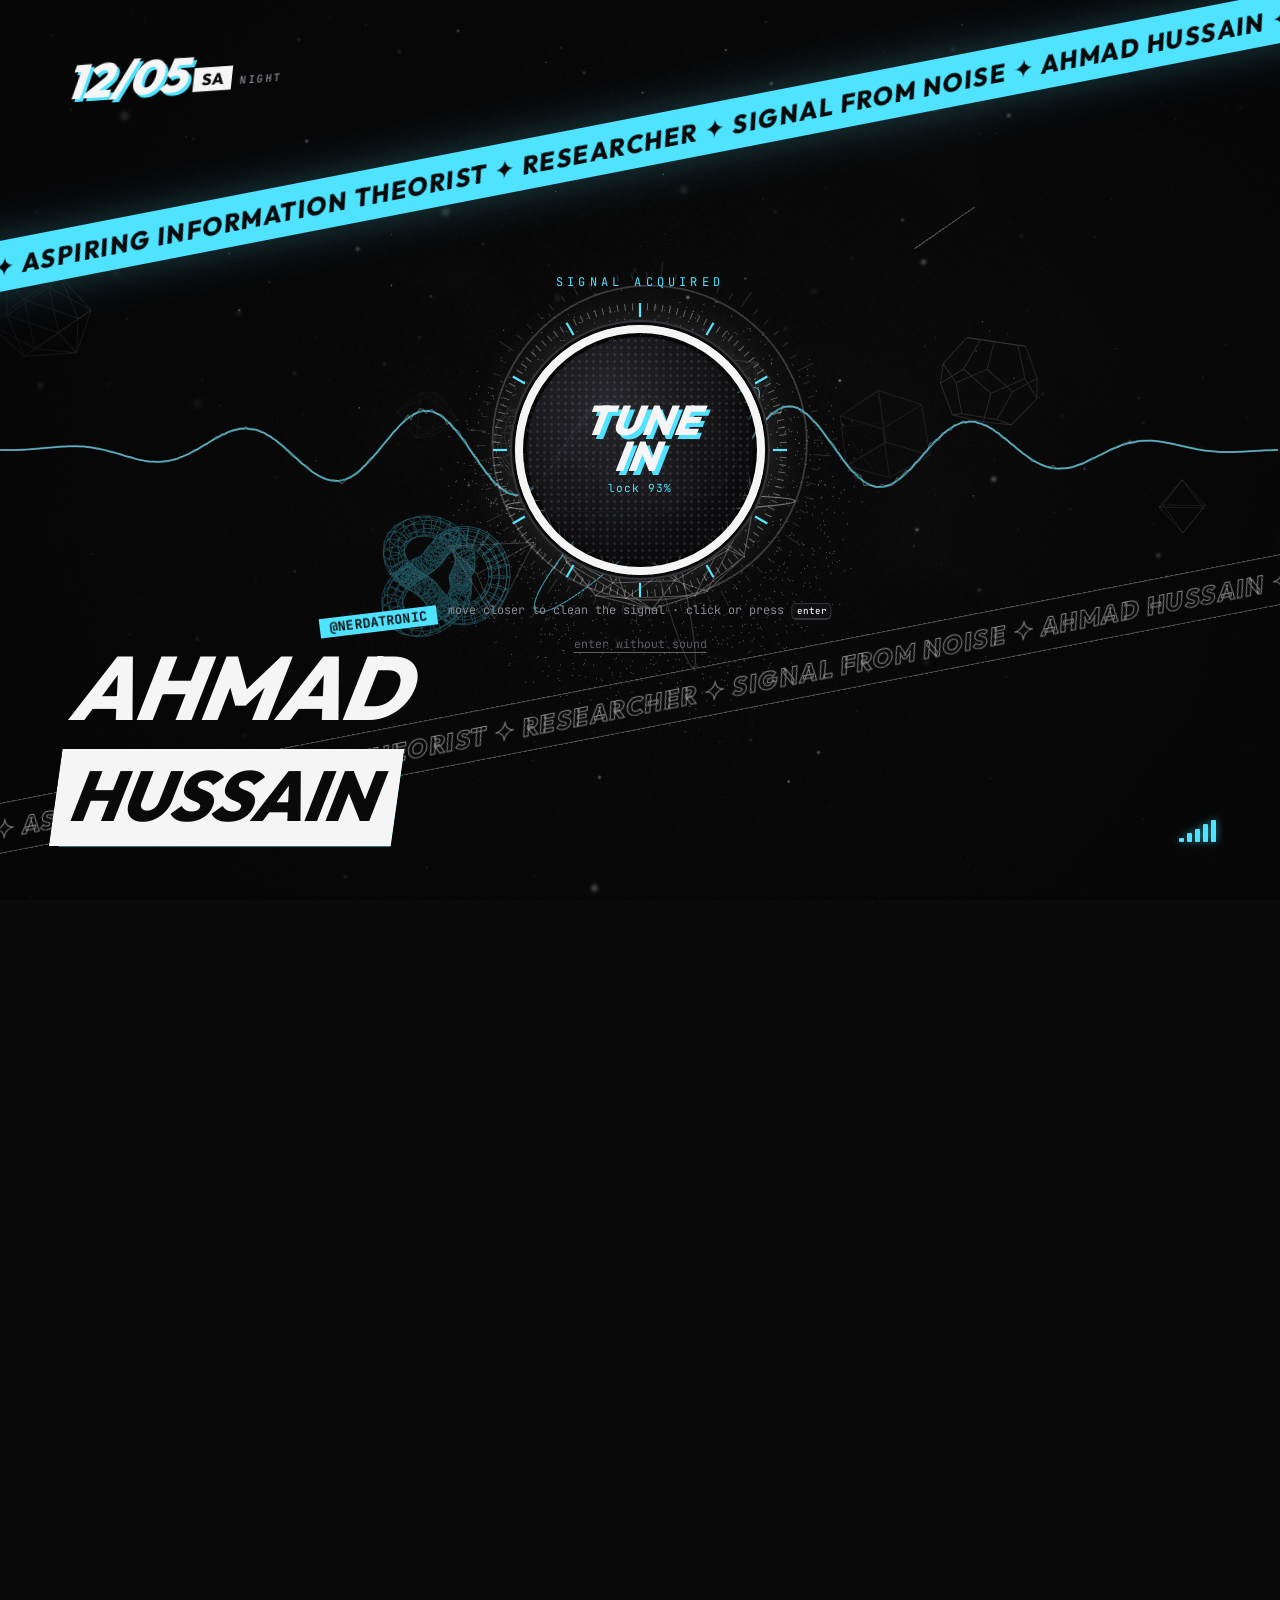
==== commit 1219bf31: "Live Discord card, GitHub guestbook, Hexoro page, richer about + contact - Discord: profile card dri" ====
--- a/index.html
+++ b/index.html
@@ -127,10 +127,28 @@
 
     <!-- 01 ABOUT -->
     <section id="about" data-file="about.md" data-title="about me">
-      <div class="grid-2">
-        <div class="md" id="aboutText" data-reveal></div>
+      <div class="about-top">
+        <aside class="about-card panel" data-reveal>
+          <div class="about-photo"><img id="aboutPhoto" alt="" loading="lazy" /><i class="st" id="aboutDot"></i></div>
+          <div class="about-name" id="aboutName"></div>
+          <div class="mono dim small" id="aboutHandle"></div>
+          <div class="about-tags mono" id="aboutTags"></div>
+        </aside>
+        <div class="md about-text" id="aboutText" data-reveal></div>
+      </div>
+      <div class="grid-2 about-more">
         <div data-reveal>
           <table class="md-table" id="facts"><thead><tr><th>key</th><th>value</th></tr></thead><tbody></tbody></table>
+        </div>
+        <div class="about-side">
+          <div class="panel" data-reveal>
+            <div class="panel-head mono"><span>ask me about</span><a href="#contact" data-nav>start a conversation →</a></div>
+            <div class="ask-chips" id="askMe"></div>
+          </div>
+          <div class="panel" data-reveal>
+            <div class="panel-head mono"><span>$ git log --reverse me</span></div>
+            <ol class="journey" id="journey"></ol>
+          </div>
         </div>
       </div>
     </section>
@@ -166,6 +184,11 @@
       <div class="repo-grid" id="repos"></div>
     </section>
 
+    <!-- HEXORO -->
+    <section id="hexoro" data-file="hexoro/" data-title="hexoro · my organization">
+      <div class="hx-card panel" id="hexoroCard" data-reveal></div>
+    </section>
+
     <!-- 06 LEDGER -->
     <section id="ledger" data-file="ledger/" data-title="the ledger · support">
       <div id="ledgerBody"></div>
@@ -195,11 +218,6 @@
       <div class="table-scroll" data-reveal>
         <table class="md-table" id="libTable"><thead><tr><th>kind</th><th>title</th><th>by</th><th>why it stuck</th></tr></thead><tbody></tbody></table>
       </div>
-    </section>
-
-    <!-- 11 PRINCIPLES -->
-    <section id="principles" data-file="principles.md" data-title="principles">
-      <ol class="principles" id="principlesList"></ol>
     </section>
 
     <!-- 12 MEDIA -->
@@ -237,16 +255,23 @@
     <section id="log" data-file="log/" data-title="log">
       <p class="lead mono dim" data-reveal>$ git log --oneline --reverse thoughts</p>
       <div class="log" id="logList"></div>
+      <h3 class="sub" data-reveal><span class="h-mark">###</span> live from github</h3>
+      <div class="panel" data-reveal>
+        <div class="panel-head mono"><span>$ gh api users/<span id="ghUser"></span>/events</span><a id="ghUserLink" target="_blank" rel="noopener">profile →</a></div>
+        <ul class="gh-feed" id="ghFeed"><li class="dim mono">reading activity<span class="dots"></span></li></ul>
+      </div>
     </section>
 
     <!-- 15 GUESTBOOK -->
     <section id="guestbook" data-file="guestbook.md" data-title="guestbook">
-      <p class="lead" data-reveal>leave a note, a question, or just your name. signed with github.</p>
+      <p class="lead" data-reveal>leave a note, a question, or just your name. it goes up on the wall for everyone who visits.</p>
       <div class="panel" id="giscusBox" data-reveal></div>
     </section>
 
     <!-- 16 CONTACT -->
     <section id="contact" data-file="contact.sh" data-title="get in touch">
+      <p class="lead" data-reveal>questions, ideas, collaborations, or just saying hi. pick whatever's easiest for you.</p>
+      <div class="quick-contact" id="quickContact"></div>
       <div class="contact">
         <form class="panel cform" id="cform" novalidate data-reveal>
           <div class="panel-head mono"><span>$ ./contact.sh</span><span class="dim" id="cfMode"></span></div>
@@ -266,6 +291,8 @@
               <label><input type="radio" name="topic" value="research" checked /><span>research</span></label>
               <label><input type="radio" name="topic" value="collaboration" /><span>collaboration</span></label>
               <label><input type="radio" name="topic" value="opportunity" /><span>opportunity</span></label>
+              <label><input type="radio" name="topic" value="hexoro" /><span>hexoro</span></label>
+              <label><input type="radio" name="topic" value="support" /><span>support / donations</span></label>
               <label><input type="radio" name="topic" value="just saying hi" /><span>just saying hi</span></label>
               <label><input type="radio" name="topic" value="something else" /><span>something else</span></label>
             </div>
@@ -276,7 +303,6 @@
             <div class="field-row"><span class="err mono" data-for="cfMsg"></span><span class="mono dim" id="cfCount">0 / 2000</span></div>
           </div>
           <input type="checkbox" name="botcheck" class="hp" tabindex="-1" autocomplete="off" aria-hidden="true" />
-          <div class="key-sound mono" id="keySound" aria-label="Keyboard sound"></div>
           <div class="cf-actions">
             <button type="submit" class="btn btn-hi" id="cfSend">send message <span class="mono">→</span></button>
             <span class="mono dim small">or <kbd>ctrl</kbd>+<kbd>enter</kbd></span>
@@ -296,37 +322,21 @@
             </dl>
           </div>
           <div class="panel">
+            <div class="panel-head mono"><span>best way to reach me</span></div>
+            <ol class="reach" id="reachMe"></ol>
+          </div>
+          <div class="panel">
+            <div class="panel-head mono"><span>open to</span></div>
+            <ul class="open-to" id="openTo"></ul>
+          </div>
+          <div class="panel">
             <div class="panel-head mono"><span>elsewhere</span></div>
             <ul class="socials" id="socials"></ul>
           </div>
         </aside>
       </div>
-    </section>
-
-    <!-- RESULTS -->
-    <section id="results" data-file="results.log" data-title="your results">
-      <p class="lead" data-reveal>every click is a hit. here's how your visit is going.</p>
-      <div class="results panel" data-reveal>
-        <div class="res-grade"><div class="grade-big" id="resGrade">SS</div><span class="mono dim" id="resGradeNote">ranking</span></div>
-        <div class="res-main">
-          <div class="res-score" id="resScore">00000000</div>
-          <div class="res-grid mono">
-            <div><span class="j300">300</span><b id="r300">0</b></div>
-            <div><span class="j100">100</span><b id="r100">0</b></div>
-            <div><span class="j50">50</span><b id="r50">0</b></div>
-            <div><span class="jx">miss</span><b id="rMiss">0</b></div>
-          </div>
-          <div class="res-stats mono">
-            <div><span>accuracy</span><b id="rAcc">100.00%</b></div>
-            <div><span>max combo</span><b id="rCombo">0x</b></div>
-            <div><span>explored</span><b id="rExplored">0 / 0</b></div>
-            <div><span>time</span><b id="rTime">0:00</b></div>
-            <div><span>best wpm</span><b id="rWpm">—</b></div>
-            <div><span>mods</span><b id="rMods">none</b></div>
-          </div>
-          <div class="res-actions"><button class="btn" id="resRetry">retry</button><button class="btn btn-ghost mono" data-open-palette>mods → press <kbd>/</kbd> and type "mod"</button></div>
-        </div>
-      </div>
+      <h3 class="sub" data-reveal><span class="h-mark">###</span> before you ask</h3>
+      <div class="faq" id="contactFaq"></div>
     </section>
 
     <footer class="foot mono">
--- a/css/style.css
+++ b/css/style.css
@@ -402,13 +402,6 @@
 .code .ln::before { counter-increment: ln; content: counter(ln); display: inline-block; width: 2.4em; margin-right: 1.2em; text-align: right; color: var(--line2); }
 .tk-k { color: var(--hi); } .tk-s { color: var(--green); } .tk-p { color: var(--mute); } .tk-c { color: var(--mute); font-style: italic; }
 
-/* ============ principles ============ */
-.big-quote p { font: 500 clamp(1.3rem, 2.6vw, 2rem)/1.35 var(--display); color: var(--hi); margin: 0 0 14px; }
-.big-quote cite { font-size: .78rem; color: var(--dim); font-style: normal; }
-.principles { counter-reset: p; list-style: none; padding: 0; margin: 40px 0 0; display: grid; gap: 4px; }
-.principles li { counter-increment: p; display: flex; gap: 22px; align-items: baseline; padding: 18px 0; border-bottom: 1px solid var(--line); font: 500 1.2rem var(--display); color: var(--hi); }
-.principles li::before { content: counter(p, decimal-leading-zero); font: .8rem var(--mono); color: var(--mute); }
-
 /* ============ media ============ */
 .yt { aspect-ratio: 16/9; border-radius: 10px; overflow: hidden; background: var(--bg); }
 .yt iframe { width: 100%; height: 100%; border: 0; display: block; }
@@ -426,15 +419,80 @@
 .np-viz { width: 100%; height: 90px; display: block; margin-bottom: 8px; }
 
 /* ============ discord ============ */
-.dc-top { display: flex; gap: 16px; align-items: center; margin-bottom: 16px; }
-.dc-av { position: relative; width: 72px; height: 72px; flex: none; border-radius: 50%; background: var(--line2); display: grid; place-items: center; font: 800 1.8rem var(--display); color: var(--hi); }
-.dc-av img { width: 100%; height: 100%; border-radius: 50%; object-fit: cover; filter: grayscale(1) contrast(1.1); }
-.dc-av .st { position: absolute; right: 0; bottom: 2px; width: 18px; height: 18px; border: 4px solid var(--panel-solid); }
-.dc-name { font: 800 1.4rem var(--display); color: var(--hi); }
-.dc-act { border: 1px solid var(--line); border-radius: 10px; padding: 12px 14px; font-size: .88rem; color: var(--dim); margin-bottom: 14px; }
+.dc { padding: 0; overflow: hidden; }
+.dc-banner { position: relative; height: 92px; background: linear-gradient(115deg, #121216 0%, #1b1b21 60%, #0e2a31 100%); overflow: hidden; }
+.dc-banner i { position: absolute; top: -40%; bottom: -40%; width: 26%; transform: skewX(-20deg); background: rgba(var(--accent-rgb), .14); }
+.dc-banner i:nth-child(1) { left: 52%; } .dc-banner i:nth-child(2) { left: 70%; width: 8%; background: rgba(255,255,255,.08); } .dc-banner i:nth-child(3) { left: 82%; width: 3%; background: var(--accent); opacity: .5; }
+.dc-body { padding: 0 22px 18px; }
+.dc-top { display: flex; justify-content: space-between; align-items: flex-end; margin: -44px 0 10px; }
+.dc-av { position: relative; width: 92px; height: 92px; flex: none; border-radius: 50%; background: var(--line2); display: grid; place-items: center; font: 800 2.2rem var(--display); color: var(--hi); box-shadow: 0 0 0 6px var(--panel-solid); }
+.dc-av img.av { width: 100%; height: 100%; border-radius: 50%; object-fit: cover; filter: grayscale(1) contrast(1.08); transition: filter .4s; }
+.dc:hover .dc-av img.av { filter: none; }
+.dc-av img.deco { position: absolute; inset: -10%; width: 120%; height: 120%; pointer-events: none; }
+.dc-av .st { position: absolute; right: 2px; bottom: 4px; width: 22px; height: 22px; border: 5px solid var(--panel-solid); z-index: 1; }
+.dc-plat { display: flex; gap: 6px; font-size: .66rem; }
+.dc-plat span { border: 1px solid var(--line2); border-radius: 999px; padding: 2px 8px; color: var(--dim); }
+.dc-name { font: 800 1.5rem/1.1 var(--display); color: var(--hi); }
+.dc-handle { display: flex; align-items: center; gap: 8px; font-size: .8rem; color: var(--dim); margin-top: 2px; }
+.dc-tag { font-size: .68rem; border-radius: 5px; padding: 1px 6px; background: rgba(255,255,255,.08); color: var(--hi); font-weight: 700; }
+.dc-custom { display: flex; align-items: center; gap: 6px; margin-top: 10px; font-size: .9rem; color: var(--fg); }
+.dc-custom img { width: 18px; height: 18px; }
+.dc-sep { height: 1px; background: var(--line); margin: 14px 0 12px; }
+.dc-label { font-size: .66rem; letter-spacing: .14em; text-transform: uppercase; color: var(--mute); margin: 0 0 8px; }
+.dc-about { margin: 0 0 14px; color: var(--dim); font-size: .9rem; }
+.dc-act { border: 1px solid var(--line); border-radius: 10px; padding: 12px 14px; font-size: .88rem; color: var(--dim); margin-bottom: 10px; }
 .dc-act b { color: var(--hi); font-weight: 600; }
-.dc-actions { display: flex; flex-wrap: wrap; gap: 10px; }
+.dc-rich { display: grid; grid-template-columns: 64px 1fr; gap: 14px; align-items: center; }
+.dc-art { position: relative; width: 64px; height: 64px; border-radius: 8px; background: var(--line2); display: grid; place-items: center; color: var(--hi); font-size: 1.4rem; }
+.dc-art img { width: 64px; height: 64px; border-radius: 8px; object-fit: cover; }
+.dc-art img.sm { position: absolute; right: -6px; bottom: -6px; width: 24px; height: 24px; border-radius: 50%; border: 3px solid var(--panel-solid); }
+.dc-meta { min-width: 0; }
+.dc-meta .small { white-space: nowrap; overflow: hidden; text-overflow: ellipsis; }
+.dc-kind { font-size: .64rem; letter-spacing: .12em; text-transform: uppercase; color: var(--accent); }
+.dc-title { display: block; font-weight: 700; color: var(--hi); white-space: nowrap; overflow: hidden; text-overflow: ellipsis; }
+a.dc-title:hover { text-decoration: underline; }
+.dc-bar { height: 4px; border-radius: 2px; background: var(--line2); overflow: hidden; margin-top: 8px; }
+.dc-bar span { display: block; height: 100%; width: 100%; background: var(--hi); transform: scaleX(0); transform-origin: 0 50%; }
+.dc-times { display: flex; justify-content: space-between; font-size: .66rem; color: var(--mute); margin-top: 3px; }
+.dc-elapsed { color: var(--green); margin-top: 2px; }
+.dc-actions { display: flex; flex-wrap: wrap; gap: 10px; margin-top: 4px; }
+.dc-foot { font-size: .66rem; margin-top: 12px; }
 .dc-widget { width: 100%; height: 360px; border: 0; border-radius: 10px; display: block; }
+/* server card */
+.dsv-top { display: flex; gap: 16px; align-items: center; margin: 6px 0 18px; }
+.dsv-icon { width: 64px; height: 64px; flex: none; border-radius: 18px; background: var(--line2); display: grid; place-items: center; font: 800 1.6rem var(--display); color: var(--hi); overflow: hidden; }
+.dsv-icon img { width: 100%; height: 100%; object-fit: cover; }
+.dsv-name { font: 800 1.3rem var(--display); color: var(--hi); }
+.dsv-counts { display: flex; flex-wrap: wrap; gap: 14px; font-size: .76rem; color: var(--dim); margin-top: 4px; }
+.dsv-counts .st, .panel-head .st { display: inline-block; width: 8px; height: 8px; margin-right: 6px; vertical-align: 1px; }
+.dsv-members { list-style: none; margin: 0 0 16px; padding: 0; display: grid; grid-template-columns: repeat(auto-fill, minmax(150px, 1fr)); gap: 8px; }
+.dsv-members li { position: relative; display: flex; align-items: center; gap: 8px; font-size: .8rem; color: var(--fg); min-width: 0; }
+.dsv-members img { width: 28px; height: 28px; border-radius: 50%; flex: none; }
+.dsv-members .st { position: absolute; left: 19px; top: 19px; width: 11px; height: 11px; border: 2px solid var(--panel-solid); }
+.dsv-members span { overflow: hidden; text-overflow: ellipsis; white-space: nowrap; }
+.st.offline { background: var(--mute); }
+
+/* ============ guestbook ============ */
+.gb { display: grid; grid-template-columns: minmax(0, 5fr) minmax(0, 6fr); gap: 28px; }
+.gb-list { list-style: none; margin: 0; padding: 0; display: grid; gap: 4px; max-height: 520px; overflow: auto; }
+.gb-entry { display: grid; grid-template-columns: 40px 1fr; gap: 12px; padding: 12px 0; border-bottom: 1px solid var(--line); }
+.gb-entry img { width: 40px; height: 40px; border-radius: 50%; filter: grayscale(1); }
+.gb-entry:hover img { filter: none; }
+.gb-entry p { margin: 4px 0 0; color: var(--fg); font-size: .92rem; overflow-wrap: anywhere; }
+.gb-meta { font-size: .72rem; color: var(--mute); }
+.gb-meta b { color: var(--hi); font-size: .82rem; }
+.gb-heart { color: var(--red); }
+.gb-empty { padding: 24px 0; color: var(--dim); }
+@media (max-width: 860px) { .gb { grid-template-columns: 1fr; } }
+
+/* ============ live github feed ============ */
+.gh-feed { list-style: none; margin: 0; padding: 0; }
+.gh-feed li { display: grid; grid-template-columns: 52px 1fr auto; gap: 12px; align-items: baseline; padding: 9px 0; border-bottom: 1px dashed var(--line); font-size: .86rem; color: var(--fg); min-width: 0; }
+.gh-feed li:last-child { border-bottom: 0; }
+.gf-k { font-size: .64rem; letter-spacing: .1em; text-transform: uppercase; color: var(--accent); }
+.gf-t { min-width: 0; overflow-wrap: anywhere; }
+.gf-t a { color: var(--hi); }
+.gf-w { font-size: .7rem; color: var(--mute); white-space: nowrap; }
 
 /* ============ log ============ */
 .log { display: grid; gap: 0; }
@@ -652,35 +710,6 @@
 .typing-pulse { animation: tpulse .28s var(--ease); }
 @keyframes tpulse { from { box-shadow: 0 0 0 0 rgba(var(--accent-rgb), .55); border-color: var(--accent); } to { box-shadow: 0 0 0 9px rgba(var(--accent-rgb), 0); } }
 
-/* grade circle (results) */
-.grade-big {
-  --gc: var(--hi); width: 128px; height: 128px; border-radius: 50%; display: grid; place-items: center; font: 800 italic 3.4rem var(--display); color: var(--gc);
-  border: 6px solid var(--gc); background: radial-gradient(circle at 35% 30%, #26262b, #0e0e10 70%);
-  box-shadow: 0 0 0 3px var(--bg), 0 0 0 5px var(--line2), 0 0 40px color-mix(in srgb, var(--gc) 35%, transparent); animation: medalSpin 1.2s var(--ease) both;
-}
-.grade-big.g-SS { --gc: #f5f5f6; text-shadow: 0 0 18px var(--accent); }
-.grade-big.g-S { --gc: var(--accent); }
-.grade-big.g-A { --gc: var(--green); }
-.grade-big.g-B { --gc: #9aa4c7; }
-.grade-big.g-C { --gc: #b79bd9; }
-.grade-big.g-D { --gc: var(--red); }
-
-/* results screen */
-.results { display: grid; grid-template-columns: 210px 1fr; gap: 36px; align-items: center; padding: 30px; overflow: hidden; position: relative; }
-.results::before { content: ""; position: absolute; left: -60px; top: -40px; width: 340px; height: 140%; background: linear-gradient(90deg, rgba(var(--accent-rgb), .12), transparent); transform: skewX(-14deg); pointer-events: none; }
-.res-grade { display: grid; justify-items: center; gap: 10px; position: relative; }
-.res-grade .grade-big { width: 160px; height: 160px; font-size: 4.4rem; }
-.res-score { font: 800 clamp(2.2rem, 5vw, 3.6rem)/1 var(--display); color: var(--hi); letter-spacing: .05em; font-variant-numeric: tabular-nums; margin-bottom: 18px; }
-.res-grid { display: grid; grid-template-columns: repeat(4, 1fr); gap: 10px; margin-bottom: 18px; }
-.res-grid div { border: 1px solid var(--line); border-radius: 10px; padding: 10px 12px; display: flex; justify-content: space-between; align-items: baseline; background: rgba(0,0,0,.25); }
-.res-grid span { font: 800 italic 1rem var(--display); }
-.res-grid b { font: 700 1.2rem var(--display); color: var(--hi); }
-.res-stats { display: grid; grid-template-columns: repeat(3, 1fr); gap: 6px 20px; font-size: .78rem; margin-bottom: 20px; }
-.res-stats div { display: flex; justify-content: space-between; border-bottom: 1px dashed var(--line); padding: 6px 0; }
-.res-stats span { color: var(--mute); }
-.res-stats b { color: var(--hi); font-weight: 500; }
-.res-actions { display: flex; flex-wrap: wrap; gap: 10px; align-items: center; }
-
 @media (max-width: 960px) {
   .hud-pdate { display: none; }
 }
@@ -695,8 +724,6 @@
   .band { height: 38px; } .band-track { font-size: 1.1rem; }
   .hud-score { top: 52px; right: 12px; } #score { font-size: 1.1rem; }
   .hud-wpm { left: 74px; bottom: 26px; }
-  .results { grid-template-columns: 1fr; justify-items: start; }
-  .res-grid, .res-stats { grid-template-columns: repeat(2, 1fr); }
 }
 .j300 { color: var(--accent); } .j100 { color: var(--green); } .j50 { color: var(--yellow); } .jx { color: var(--red); }
 
@@ -726,11 +753,6 @@
 .medal-link { font-size: .72rem; color: var(--accent); margin-top: 2px; }
 
 /* keyboard sound picker (contact form) */
-.key-sound { display: flex; flex-wrap: wrap; align-items: center; gap: 2px; font-size: .72rem; margin: -4px 0 16px; }
-.key-sound span { color: var(--mute); margin-right: 6px; }
-.key-sound button { background: none; border: 1px solid transparent; color: var(--mute); padding: 2px 8px; border-radius: 999px; font: inherit; transition: color .2s, border-color .2s; }
-.key-sound button:hover { color: var(--hi); }
-.key-sound button.on { color: var(--accent); border-color: rgba(var(--accent-rgb), .4); }
 
 /* smooth caret (monkeytype-style) */
 .own-caret { caret-color: transparent; }
@@ -749,3 +771,107 @@
 .ledger-frame { position: relative; height: 560px; border-radius: 10px; overflow: hidden; border: 1px solid var(--line); background: var(--bg); }
 .ledger-frame iframe { width: 100%; height: 100%; border: 0; display: block; }
 @media (max-width: 760px) { .ledger-frame { height: 460px; } }
+
+/* ============ about (extended) ============ */
+.about-top { display: grid; grid-template-columns: 260px 1fr; gap: 40px; align-items: start; margin-bottom: 40px; }
+.about-card { text-align: center; padding: 26px 20px; }
+.about-photo { position: relative; width: 150px; height: 150px; margin: 0 auto 16px; border-radius: 50%; background: var(--line2); box-shadow: 0 0 0 4px var(--bg), 0 0 0 6px var(--line2), 8px 8px 0 6px rgba(var(--accent-rgb), .35); }
+.about-photo img { width: 100%; height: 100%; border-radius: 50%; object-fit: cover; filter: grayscale(1) contrast(1.05); transition: filter .5s; }
+.about-card:hover .about-photo img { filter: none; }
+.about-photo.empty img { display: none; }
+.about-photo .st { position: absolute; right: 10px; bottom: 10px; width: 20px; height: 20px; border: 4px solid var(--panel-solid); }
+.about-name { font: 800 1.4rem var(--display); color: var(--hi); }
+.about-tags { display: flex; flex-wrap: wrap; justify-content: center; gap: 6px; margin-top: 14px; font-size: .7rem; }
+.about-tags span { border: 1px solid var(--line2); border-radius: 999px; padding: 3px 10px; color: var(--dim); }
+.about-intro { font: 700 clamp(1.3rem, 2.4vw, 1.75rem)/1.3 var(--display); color: var(--hi); margin-top: 0; }
+.about-side { display: grid; gap: 20px; align-content: start; }
+.ask-chips { display: flex; flex-wrap: wrap; gap: 8px; }
+.ask { border: 1px solid var(--line2); border-radius: 999px; padding: 6px 14px; font-size: .84rem; color: var(--fg); transition: border-color .2s, color .2s, transform .2s var(--ease); }
+a.ask:hover { border-color: var(--accent); color: var(--hi); transform: translateY(-2px); }
+.ask-todo { border-style: dashed; }
+.journey { list-style: none; margin: 0; padding: 0 0 0 16px; border-left: 1px solid var(--line2); display: grid; gap: 14px; }
+.journey li { position: relative; display: grid; grid-template-columns: 70px 1fr; gap: 12px; font-size: .9rem; color: var(--fg); }
+.journey li::before { content: ""; position: absolute; left: -21px; top: 7px; width: 9px; height: 9px; border-radius: 50%; background: var(--bg); border: 2px solid var(--accent); }
+.journey li .mono { font-size: .74rem; color: var(--mute); padding-top: 2px; }
+@media (max-width: 860px) { .about-top { grid-template-columns: 1fr; } .about-card { max-width: 420px; } }
+
+/* ============ contact (extended) ============ */
+.quick-contact { display: grid; grid-template-columns: repeat(auto-fit, minmax(200px, 1fr)); gap: 14px; margin-bottom: 24px; }
+.qc { display: grid; gap: 4px; align-content: start; padding: 16px 18px; }
+.qc-k { font-size: .66rem; letter-spacing: .14em; text-transform: uppercase; color: var(--accent); }
+.qc-v { font: 700 1.05rem var(--display); color: var(--hi); overflow-wrap: anywhere; }
+.qc-note { font-size: .7rem; }
+.qc-act { display: flex; flex-wrap: wrap; gap: 8px; margin-top: 10px; }
+.qc-act .btn { padding: 7px 14px; font-size: .8rem; }
+.reach { margin: 0; padding: 0; list-style: none; counter-reset: r; display: grid; gap: 10px; }
+.reach li { counter-increment: r; display: grid; grid-template-columns: 22px 1fr; column-gap: 10px; font-size: .88rem; }
+.reach li::before { content: counter(r); grid-row: span 2; font: 800 .8rem var(--display); color: var(--bg); background: var(--hi); border-radius: 6px; height: 22px; display: grid; place-items: center; }
+.reach b { color: var(--hi); font-weight: 600; }
+.reach span { color: var(--dim); font-size: .8rem; }
+.open-to { list-style: none; margin: 0; padding: 0; display: grid; gap: 8px; font-size: .88rem; }
+.open-to li::before { font-family: var(--mono); margin-right: 10px; }
+.open-to .yes::before { content: "✓"; color: var(--green); }
+.open-to .no::before { content: "✗"; color: var(--red); }
+.faq { display: grid; gap: 10px; }
+.faq-item { border: 1px solid var(--line); border-radius: 12px; background: rgba(16,16,19,.86); padding: 0 18px; }
+.faq-item summary { cursor: pointer; padding: 16px 0; font-weight: 600; color: var(--hi); list-style: none; display: flex; justify-content: space-between; gap: 12px; }
+.faq-item summary::-webkit-details-marker { display: none; }
+.faq-item summary::after { content: "+"; font-family: var(--mono); color: var(--accent); }
+.faq-item[open] summary::after { content: "−"; }
+.faq-item p { margin: 0 0 16px; color: var(--dim); }
+
+/* ============ hexoro (section + company page) ============ */
+.hx-card { display: grid; grid-template-columns: 240px 1fr; gap: 34px; align-items: center; padding: 30px; position: relative; overflow: hidden; }
+.hx-card::before { content: ""; position: absolute; right: -80px; top: -60px; width: 300px; height: 300px; background: rgba(var(--accent-rgb), .08); clip-path: polygon(50% 0, 100% 25%, 100% 75%, 50% 100%, 0 75%, 0 25%); pointer-events: none; }
+.hx-card-l { display: grid; justify-items: center; gap: 14px; text-align: center; }
+.hx-card-logo { width: 120px; height: 120px; filter: drop-shadow(6px 6px 0 rgba(var(--accent-rgb), .35)); transition: transform .8s var(--ease); }
+.hx-card:hover .hx-card-logo { transform: rotate(60deg); }
+.hx-card-name { font: 800 italic 2rem var(--display); color: var(--hi); letter-spacing: .02em; }
+.hx-card-r .lead { margin-bottom: 12px; }
+.hx-card-r .ask-chips { margin: 14px 0; }
+.hx-card-stats { display: flex; flex-wrap: wrap; gap: 16px; font-size: .74rem; color: var(--dim); margin: 0 0 16px; }
+.hx-card-stats:empty { display: none; }
+@media (max-width: 760px) { .hx-card { grid-template-columns: 1fr; } }
+
+body.hx-page { cursor: auto; }
+.hx-page main { padding-left: 0; }
+.hx-nav { position: fixed; top: 0; left: 0; right: 0; z-index: 50; display: flex; align-items: center; gap: 22px; padding: 14px 28px; font-size: .78rem; background: rgba(10,10,11,.82); border-bottom: 1px solid var(--line); }
+.hx-brand { display: flex; align-items: center; gap: 10px; color: var(--hi); font: 800 1.05rem var(--display); }
+.hx-nav nav { display: flex; gap: 18px; flex: 1; justify-content: center; flex-wrap: wrap; }
+.hx-nav nav a { color: var(--dim); } .hx-nav nav a:hover { color: var(--hi); }
+.hx-back { color: var(--dim); white-space: nowrap; } .hx-back:hover { color: var(--accent); }
+.hx-hero { min-height: 92vh; display: grid; grid-template-columns: auto 1fr; gap: 56px; align-items: center; padding-top: 140px; }
+.hx-logo img { width: min(280px, 34vw); height: auto; filter: drop-shadow(14px 14px 0 rgba(var(--accent-rgb), .35)); animation: hxSpin 1.4s var(--ease) both; }
+@keyframes hxSpin { from { transform: rotate(-120deg) scale(.6); opacity: 0; } }
+.hx-kicker { color: var(--dim); font-size: .8rem; display: flex; align-items: center; gap: 10px; }
+.hx-title { margin: 0; font: 800 italic clamp(3.4rem, 11vw, 8.6rem)/.9 var(--display); color: var(--hi); letter-spacing: -.02em; text-shadow: 6px 6px 0 var(--accent); }
+.hx-tagline { font: 500 clamp(1.1rem, 2.2vw, 1.5rem)/1.4 var(--display); color: var(--fg); margin: 18px 0 14px; max-width: 34ch; }
+.hx-meta { display: flex; flex-wrap: wrap; gap: 16px; font-size: .76rem; color: var(--dim); margin-bottom: 24px; }
+.hx-meta a { color: var(--fg); }
+.hx-cta { display: flex; flex-wrap: wrap; gap: 12px; }
+.hx-about { max-width: 70ch; font-size: 1.08rem; }
+.hx-focus { display: grid; grid-template-columns: repeat(auto-fit, minmax(240px, 1fr)); gap: 16px; }
+.hx-f h3 { margin: 6px 0 8px; font: 700 1.25rem var(--display); color: var(--hi); }
+.hx-f p { margin: 0; color: var(--dim); }
+.hx-n { color: var(--accent); font-size: .8rem; }
+.hx-products { display: grid; grid-template-columns: repeat(auto-fit, minmax(260px, 1fr)); gap: 16px; }
+.hx-stats { display: grid; grid-template-columns: repeat(3, 1fr); gap: 14px; margin-bottom: 20px; }
+.hx-repos { display: grid; grid-template-columns: repeat(auto-fit, minmax(260px, 1fr)); gap: 14px; }
+.hx-repo { display: grid; gap: 8px; color: var(--fg); transition: border-color .2s; }
+.hx-repo:hover { border-color: var(--accent); }
+.hx-repo b { color: var(--hi); }
+.hx-repo p { margin: 0; color: var(--dim); font-size: .9rem; }
+.hx-team { display: grid; grid-template-columns: repeat(auto-fit, minmax(220px, 1fr)); gap: 14px; }
+.hx-member a, .hx-member > div:first-child { display: flex; align-items: center; gap: 14px; color: var(--fg); }
+.hx-member { display: flex; align-items: center; gap: 14px; }
+.hx-av { width: 52px; height: 52px; flex: none; display: grid; place-items: center; font: 800 1.3rem var(--display); color: var(--bg); background: var(--hi); clip-path: polygon(50% 0, 100% 25%, 100% 75%, 50% 100%, 0 75%, 0 25%); }
+.hx-member b { color: var(--hi); }
+.hx-values { margin: 0; padding: 0; list-style: none; counter-reset: v; display: grid; gap: 12px; }
+.hx-values li { counter-increment: v; display: flex; gap: 14px; font: 500 1.05rem var(--display); color: var(--hi); }
+.hx-values li::before { content: counter(v, decimal-leading-zero); font: .76rem var(--mono); color: var(--accent); padding-top: 4px; }
+.hx-join { margin-bottom: 20px; border-color: rgba(var(--accent-rgb), .4); }
+@media (max-width: 760px) {
+  .hx-nav nav { display: none; }
+  .hx-hero { grid-template-columns: 1fr; gap: 24px; padding-top: 110px; min-height: auto; }
+  .hx-stats { grid-template-columns: 1fr 1fr; }
+}
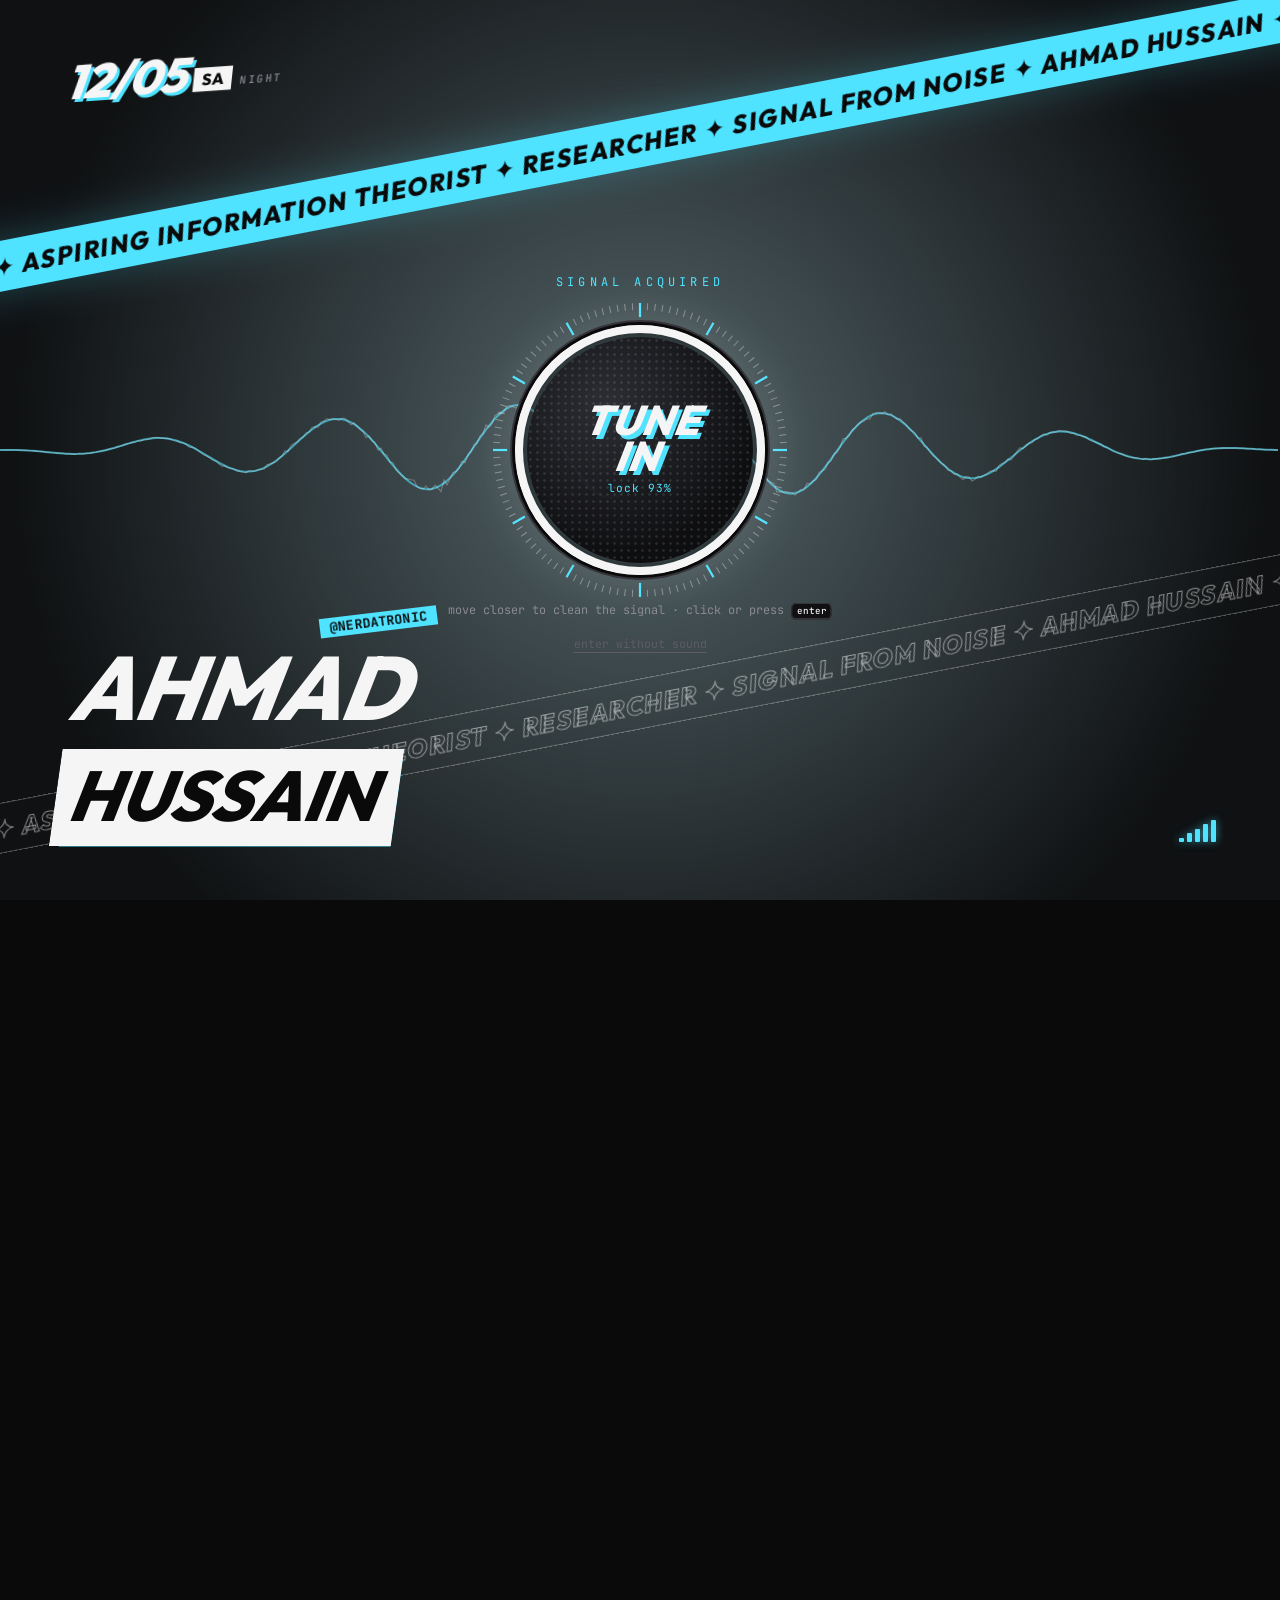
==== commit 300e87a1: "3D on its own thread, everything preloaded; README rebuilt as generated cards Performance - the spac" ====
--- a/index.html
+++ b/index.html
@@ -14,6 +14,14 @@
   <link rel="preconnect" href="https://fonts.gstatic.com" crossorigin />
   <link href="https://fonts.googleapis.com/css2?family=Inter:wght@400;500;600&family=JetBrains+Mono:wght@400;500;700&family=Outfit:wght@300;500;700;800&display=swap" rel="stylesheet" />
   <link rel="stylesheet" href="css/style.css" />
+  <!-- load everything up front: the 3D engine + shaders start warming while the page/intro is showing -->
+  <link rel="modulepreload" href="js/scene.js" />
+  <link rel="modulepreload" href="js/scene-core.js" />
+  <link rel="modulepreload" href="vendor/three.module.min.js" />
+  <link rel="preconnect" href="https://api.github.com" crossorigin />
+  <link rel="preconnect" href="https://avatars.githubusercontent.com" />
+  <link rel="preconnect" href="https://api.lanyard.rest" crossorigin />
+  <link rel="preconnect" href="https://cdn.discordapp.com" />
 </head>
 <body class="is-intro">
 
--- a/css/style.css
+++ b/css/style.css
@@ -66,7 +66,7 @@
 /* ============ ambience ============ */
 #fx { position: fixed; inset: 0; width: 100vw; height: 100vh; pointer-events: none; }
 #space { position: fixed; inset: 0; z-index: 0; pointer-events: none; }
-#space canvas { display: block; }
+#space canvas { display: block; width: 100%; height: 100%; }
 body.no-webgl { background: radial-gradient(ellipse at 70% 20%, #1c1c20, var(--bg) 60%) fixed; }
 #fx { z-index: 9998; }
 #glow {
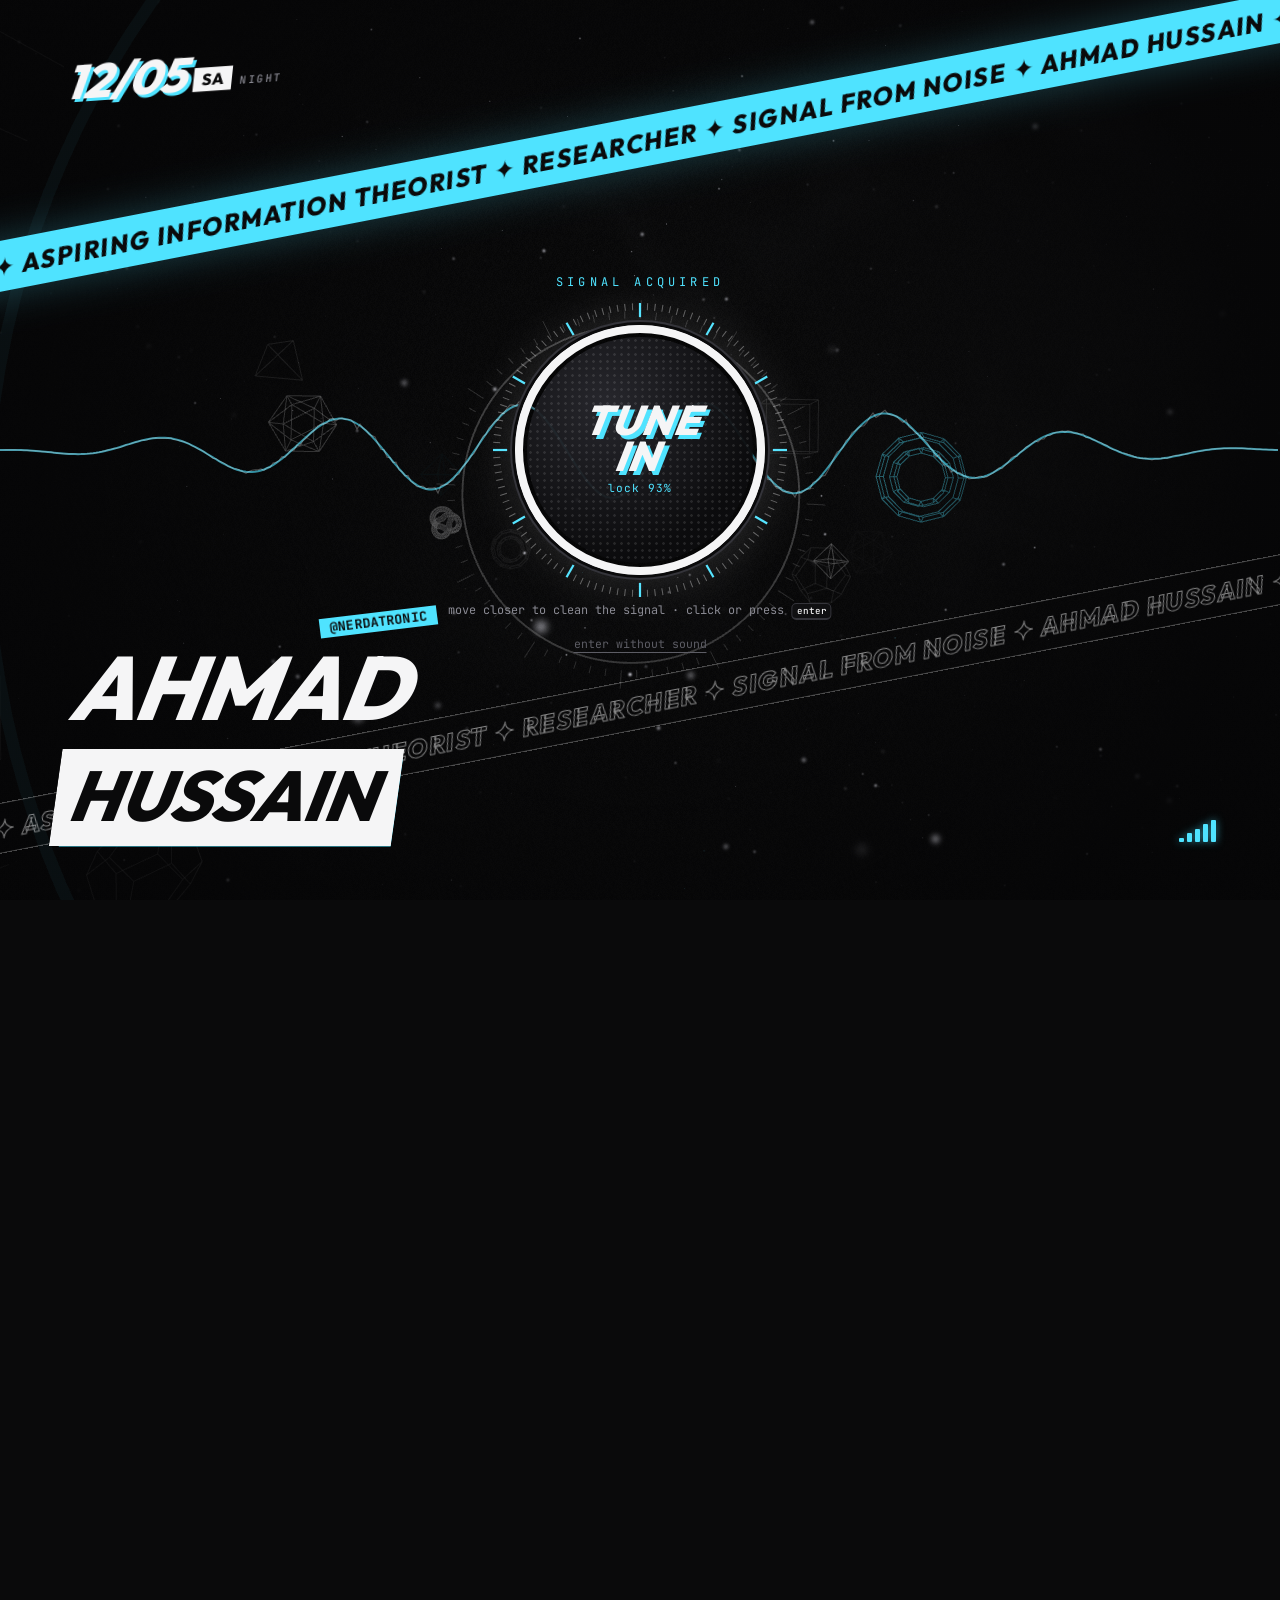
==== commit bf2e8fcf: "Discord user ID + motto - discord.userId set: the profile card is live (Lanyard already tracks it) -" ====
--- a/index.html
+++ b/index.html
@@ -140,6 +140,7 @@
           <div class="about-photo"><img id="aboutPhoto" alt="" loading="lazy" /><i class="st" id="aboutDot"></i></div>
           <div class="about-name" id="aboutName"></div>
           <div class="mono dim small" id="aboutHandle"></div>
+          <blockquote class="about-motto" id="aboutMotto"></blockquote>
           <div class="about-tags mono" id="aboutTags"></div>
         </aside>
         <div class="md about-text" id="aboutText" data-reveal></div>
--- a/css/style.css
+++ b/css/style.css
@@ -781,6 +781,8 @@
 .about-photo.empty img { display: none; }
 .about-photo .st { position: absolute; right: 10px; bottom: 10px; width: 20px; height: 20px; border: 4px solid var(--panel-solid); }
 .about-name { font: 800 1.4rem var(--display); color: var(--hi); }
+.about-motto { margin: 16px 0 0; padding: 12px 14px; border-left: 3px solid var(--accent); background: rgba(var(--accent-rgb), .06); border-radius: 0 8px 8px 0; text-align: left; font: 600 .98rem/1.35 var(--display); color: var(--hi); }
+.about-motto::before { content: "motto"; display: block; font: .62rem var(--mono); letter-spacing: .14em; text-transform: uppercase; color: var(--accent); margin-bottom: 4px; }
 .about-tags { display: flex; flex-wrap: wrap; justify-content: center; gap: 6px; margin-top: 14px; font-size: .7rem; }
 .about-tags span { border: 1px solid var(--line2); border-radius: 999px; padding: 3px 10px; color: var(--dim); }
 .about-intro { font: 700 clamp(1.3rem, 2.4vw, 1.75rem)/1.3 var(--display); color: var(--hi); margin-top: 0; }
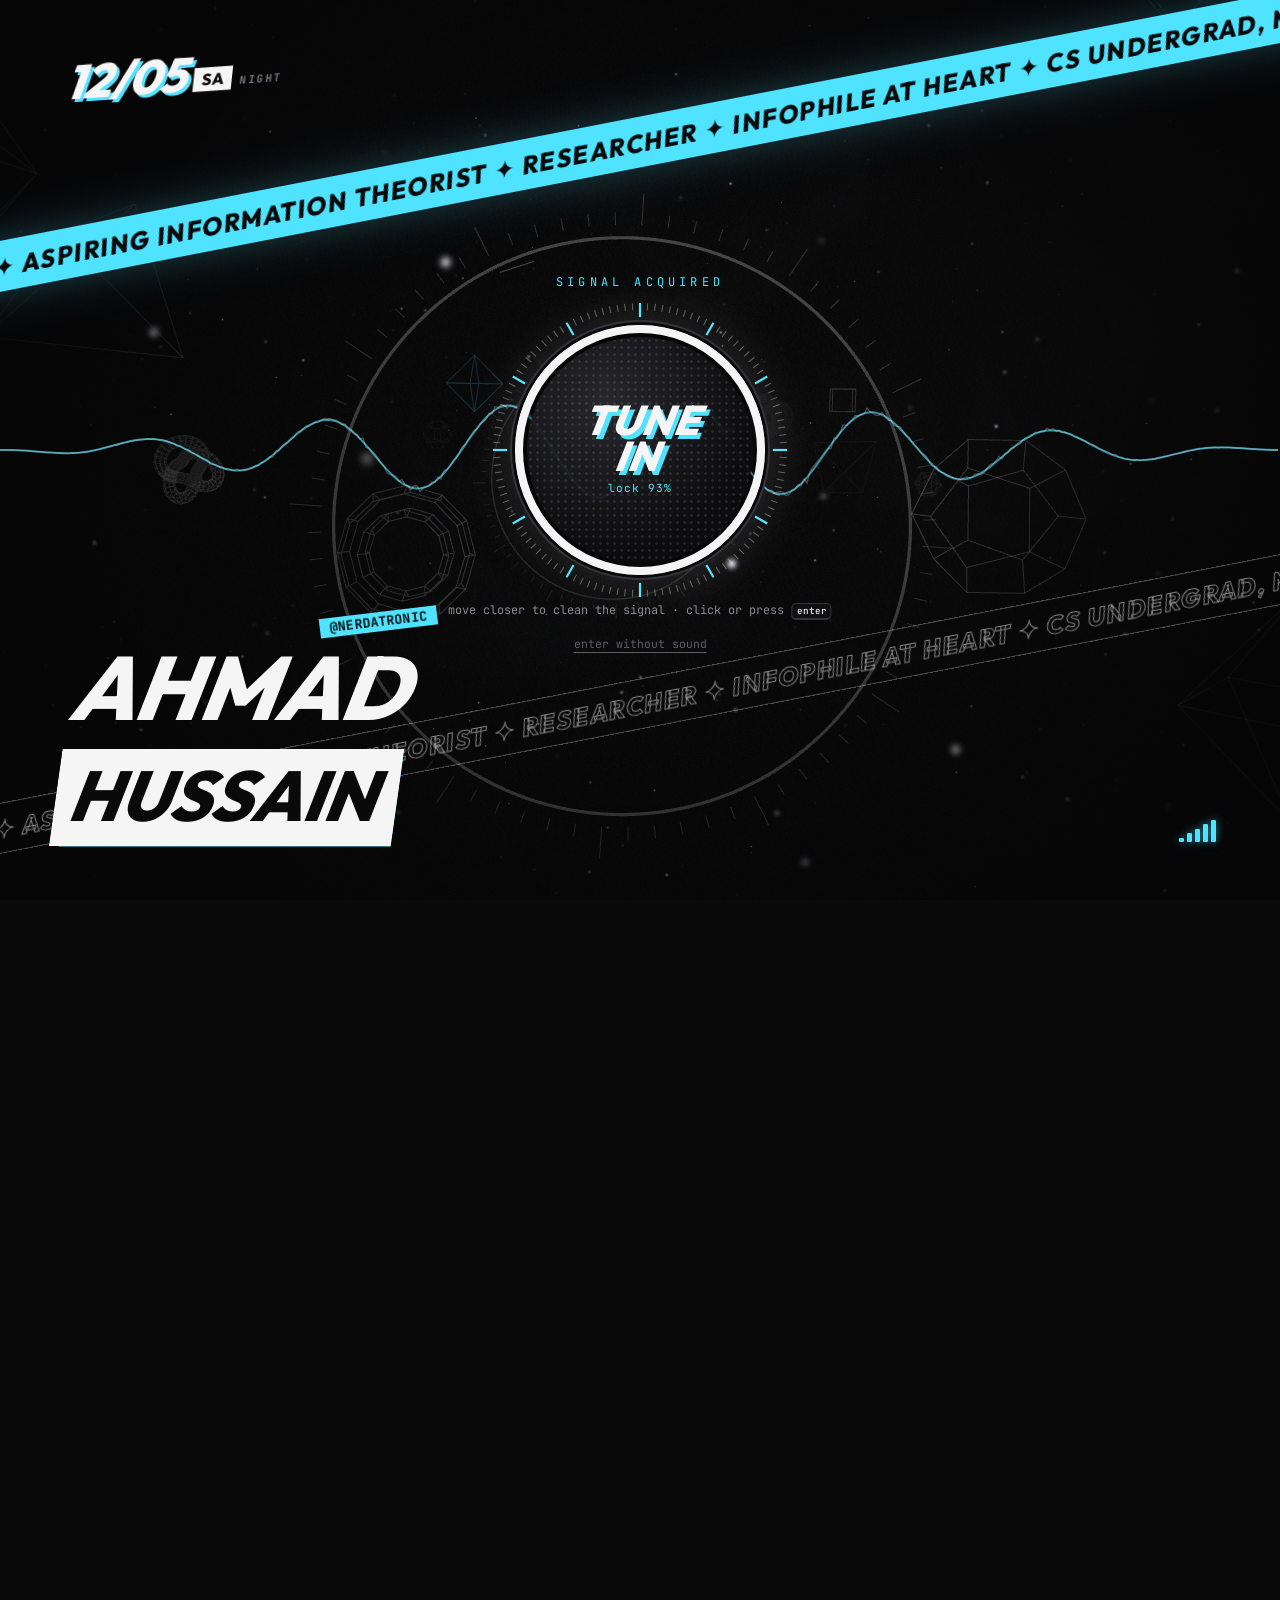
==== commit c2c3fa0c: "Your info everywhere; Hexoro page removed from the personal site - removed: the /hexoro/ company pag" ====
--- a/index.html
+++ b/index.html
@@ -193,11 +193,6 @@
       <div class="repo-grid" id="repos"></div>
     </section>
 
-    <!-- HEXORO -->
-    <section id="hexoro" data-file="hexoro/" data-title="hexoro · my organization">
-      <div class="hx-card panel" id="hexoroCard" data-reveal></div>
-    </section>
-
     <!-- 06 LEDGER -->
     <section id="ledger" data-file="ledger/" data-title="the ledger · support">
       <div id="ledgerBody"></div>
@@ -300,7 +295,6 @@
               <label><input type="radio" name="topic" value="research" checked /><span>research</span></label>
               <label><input type="radio" name="topic" value="collaboration" /><span>collaboration</span></label>
               <label><input type="radio" name="topic" value="opportunity" /><span>opportunity</span></label>
-              <label><input type="radio" name="topic" value="hexoro" /><span>hexoro</span></label>
               <label><input type="radio" name="topic" value="support" /><span>support / donations</span></label>
               <label><input type="radio" name="topic" value="just saying hi" /><span>just saying hi</span></label>
               <label><input type="radio" name="topic" value="something else" /><span>something else</span></label>
--- a/css/style.css
+++ b/css/style.css
@@ -822,58 +822,3 @@
 .faq-item[open] summary::after { content: "−"; }
 .faq-item p { margin: 0 0 16px; color: var(--dim); }
 
-/* ============ hexoro (section + company page) ============ */
-.hx-card { display: grid; grid-template-columns: 240px 1fr; gap: 34px; align-items: center; padding: 30px; position: relative; overflow: hidden; }
-.hx-card::before { content: ""; position: absolute; right: -80px; top: -60px; width: 300px; height: 300px; background: rgba(var(--accent-rgb), .08); clip-path: polygon(50% 0, 100% 25%, 100% 75%, 50% 100%, 0 75%, 0 25%); pointer-events: none; }
-.hx-card-l { display: grid; justify-items: center; gap: 14px; text-align: center; }
-.hx-card-logo { width: 120px; height: 120px; filter: drop-shadow(6px 6px 0 rgba(var(--accent-rgb), .35)); transition: transform .8s var(--ease); }
-.hx-card:hover .hx-card-logo { transform: rotate(60deg); }
-.hx-card-name { font: 800 italic 2rem var(--display); color: var(--hi); letter-spacing: .02em; }
-.hx-card-r .lead { margin-bottom: 12px; }
-.hx-card-r .ask-chips { margin: 14px 0; }
-.hx-card-stats { display: flex; flex-wrap: wrap; gap: 16px; font-size: .74rem; color: var(--dim); margin: 0 0 16px; }
-.hx-card-stats:empty { display: none; }
-@media (max-width: 760px) { .hx-card { grid-template-columns: 1fr; } }
-
-body.hx-page { cursor: auto; }
-.hx-page main { padding-left: 0; }
-.hx-nav { position: fixed; top: 0; left: 0; right: 0; z-index: 50; display: flex; align-items: center; gap: 22px; padding: 14px 28px; font-size: .78rem; background: rgba(10,10,11,.82); border-bottom: 1px solid var(--line); }
-.hx-brand { display: flex; align-items: center; gap: 10px; color: var(--hi); font: 800 1.05rem var(--display); }
-.hx-nav nav { display: flex; gap: 18px; flex: 1; justify-content: center; flex-wrap: wrap; }
-.hx-nav nav a { color: var(--dim); } .hx-nav nav a:hover { color: var(--hi); }
-.hx-back { color: var(--dim); white-space: nowrap; } .hx-back:hover { color: var(--accent); }
-.hx-hero { min-height: 92vh; display: grid; grid-template-columns: auto 1fr; gap: 56px; align-items: center; padding-top: 140px; }
-.hx-logo img { width: min(280px, 34vw); height: auto; filter: drop-shadow(14px 14px 0 rgba(var(--accent-rgb), .35)); animation: hxSpin 1.4s var(--ease) both; }
-@keyframes hxSpin { from { transform: rotate(-120deg) scale(.6); opacity: 0; } }
-.hx-kicker { color: var(--dim); font-size: .8rem; display: flex; align-items: center; gap: 10px; }
-.hx-title { margin: 0; font: 800 italic clamp(3.4rem, 11vw, 8.6rem)/.9 var(--display); color: var(--hi); letter-spacing: -.02em; text-shadow: 6px 6px 0 var(--accent); }
-.hx-tagline { font: 500 clamp(1.1rem, 2.2vw, 1.5rem)/1.4 var(--display); color: var(--fg); margin: 18px 0 14px; max-width: 34ch; }
-.hx-meta { display: flex; flex-wrap: wrap; gap: 16px; font-size: .76rem; color: var(--dim); margin-bottom: 24px; }
-.hx-meta a { color: var(--fg); }
-.hx-cta { display: flex; flex-wrap: wrap; gap: 12px; }
-.hx-about { max-width: 70ch; font-size: 1.08rem; }
-.hx-focus { display: grid; grid-template-columns: repeat(auto-fit, minmax(240px, 1fr)); gap: 16px; }
-.hx-f h3 { margin: 6px 0 8px; font: 700 1.25rem var(--display); color: var(--hi); }
-.hx-f p { margin: 0; color: var(--dim); }
-.hx-n { color: var(--accent); font-size: .8rem; }
-.hx-products { display: grid; grid-template-columns: repeat(auto-fit, minmax(260px, 1fr)); gap: 16px; }
-.hx-stats { display: grid; grid-template-columns: repeat(3, 1fr); gap: 14px; margin-bottom: 20px; }
-.hx-repos { display: grid; grid-template-columns: repeat(auto-fit, minmax(260px, 1fr)); gap: 14px; }
-.hx-repo { display: grid; gap: 8px; color: var(--fg); transition: border-color .2s; }
-.hx-repo:hover { border-color: var(--accent); }
-.hx-repo b { color: var(--hi); }
-.hx-repo p { margin: 0; color: var(--dim); font-size: .9rem; }
-.hx-team { display: grid; grid-template-columns: repeat(auto-fit, minmax(220px, 1fr)); gap: 14px; }
-.hx-member a, .hx-member > div:first-child { display: flex; align-items: center; gap: 14px; color: var(--fg); }
-.hx-member { display: flex; align-items: center; gap: 14px; }
-.hx-av { width: 52px; height: 52px; flex: none; display: grid; place-items: center; font: 800 1.3rem var(--display); color: var(--bg); background: var(--hi); clip-path: polygon(50% 0, 100% 25%, 100% 75%, 50% 100%, 0 75%, 0 25%); }
-.hx-member b { color: var(--hi); }
-.hx-values { margin: 0; padding: 0; list-style: none; counter-reset: v; display: grid; gap: 12px; }
-.hx-values li { counter-increment: v; display: flex; gap: 14px; font: 500 1.05rem var(--display); color: var(--hi); }
-.hx-values li::before { content: counter(v, decimal-leading-zero); font: .76rem var(--mono); color: var(--accent); padding-top: 4px; }
-.hx-join { margin-bottom: 20px; border-color: rgba(var(--accent-rgb), .4); }
-@media (max-width: 760px) {
-  .hx-nav nav { display: none; }
-  .hx-hero { grid-template-columns: 1fr; gap: 24px; padding-top: 110px; min-height: auto; }
-  .hx-stats { grid-template-columns: 1fr 1fr; }
-}
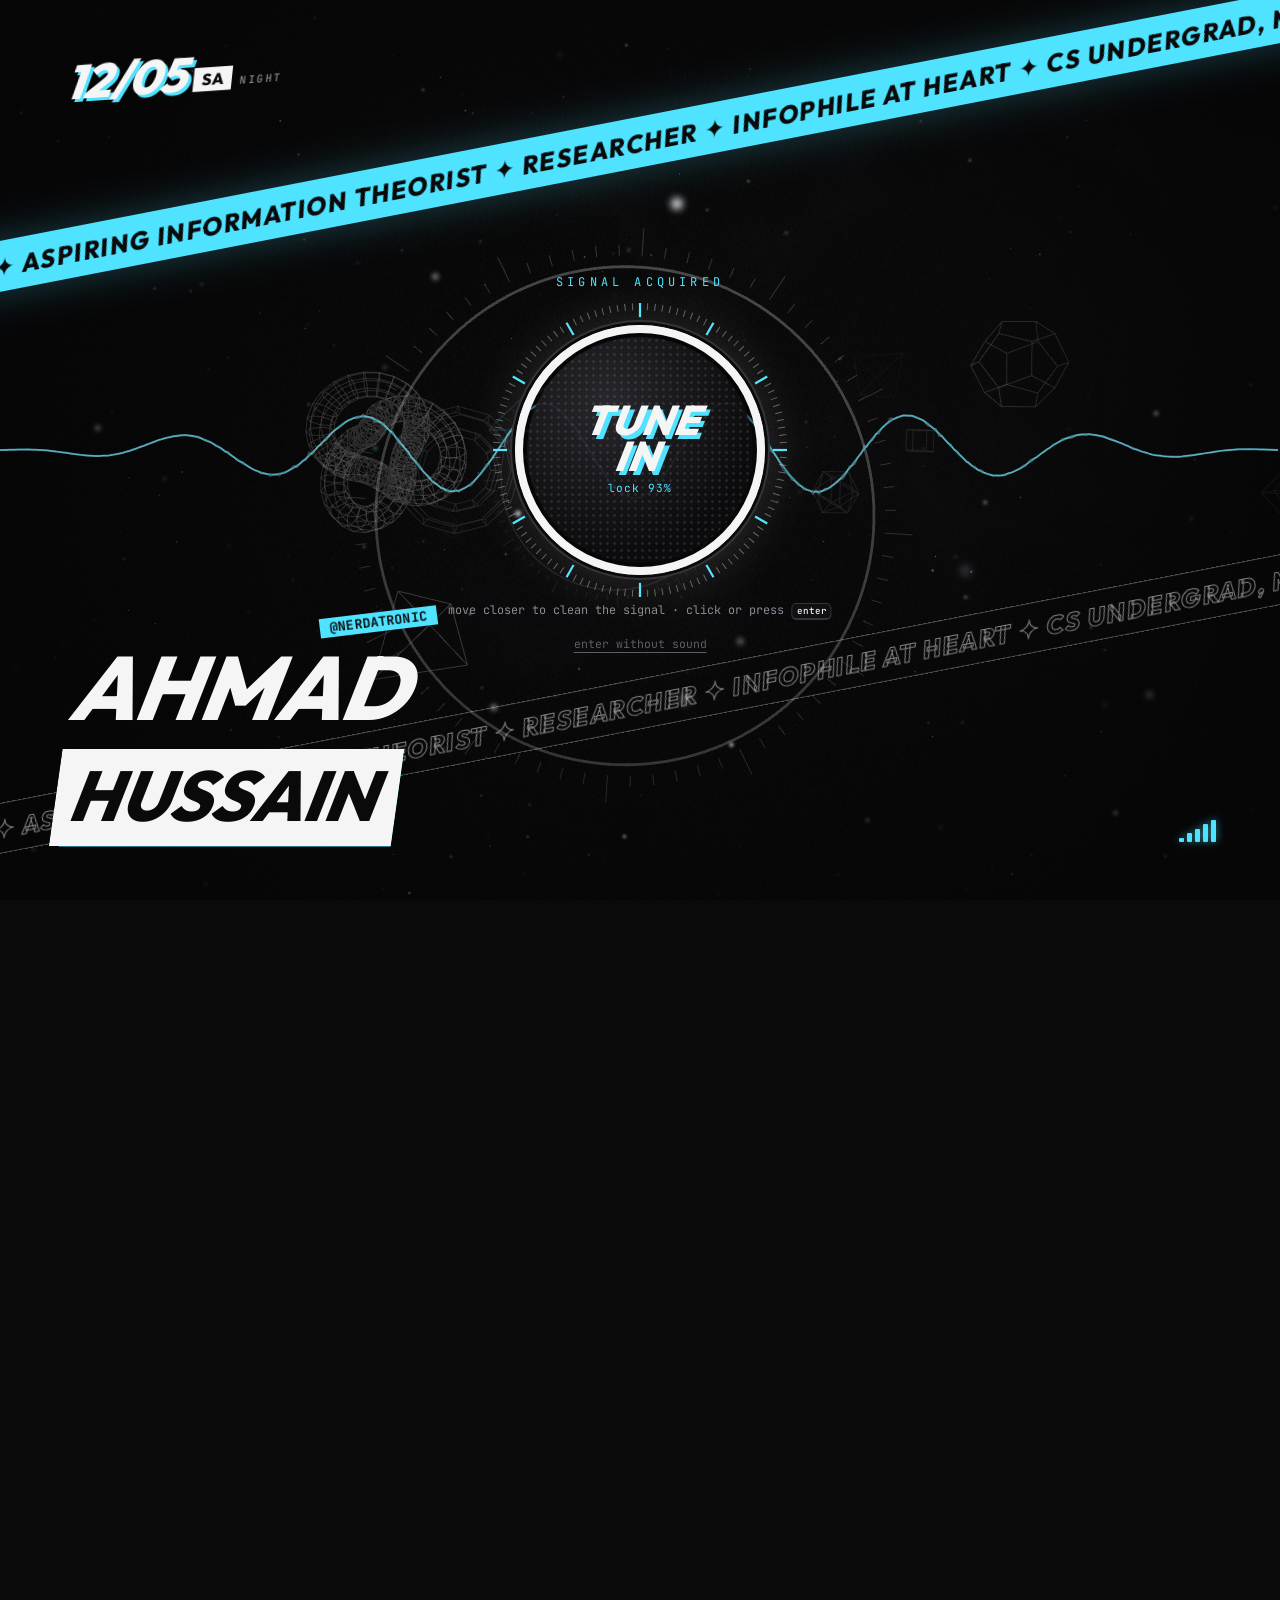
==== commit f87fbebd: "Spotify link; drop every unfilled entry except YouTube - socials: Spotify profile added; blank x/twi" ====
--- a/index.html
+++ b/index.html
@@ -179,11 +179,11 @@
 
     <!-- 04 RESEARCH -->
     <section id="research" data-file="research/" data-title="research">
-      <h3 class="sub first" data-reveal><span class="h-mark">###</span> <span id="thoughtsTitle">my take on information theory</span></h3>
+      <h3 class="sub first" id="thoughtsHead" data-reveal><span class="h-mark">###</span> <span id="thoughtsTitle">my take on information theory</span></h3>
       <div class="md thoughts" id="thoughts" data-reveal></div>
-      <h3 class="sub" data-reveal><span class="h-mark">###</span> what i'm working on</h3>
+      <h3 class="sub" id="researchHead" data-reveal><span class="h-mark">###</span> what i'm working on</h3>
       <div class="research-list" id="researchList"></div>
-      <h3 class="sub" data-reveal><span class="h-mark">###</span> papers & notes</h3>
+      <h3 class="sub" id="papersHead" data-reveal><span class="h-mark">###</span> papers & notes</h3>
       <div id="papers"></div>
     </section>
 
--- a/css/style.css
+++ b/css/style.css
@@ -457,6 +457,7 @@
 .dc-elapsed { color: var(--green); margin-top: 2px; }
 .dc-actions { display: flex; flex-wrap: wrap; gap: 10px; margin-top: 4px; }
 .dc-foot { font-size: .66rem; margin-top: 12px; }
+.grid-2.solo { grid-template-columns: minmax(0, 560px); }
 .dc-widget { width: 100%; height: 360px; border: 0; border-radius: 10px; display: block; }
 /* server card */
 .dsv-top { display: flex; gap: 16px; align-items: center; margin: 6px 0 18px; }
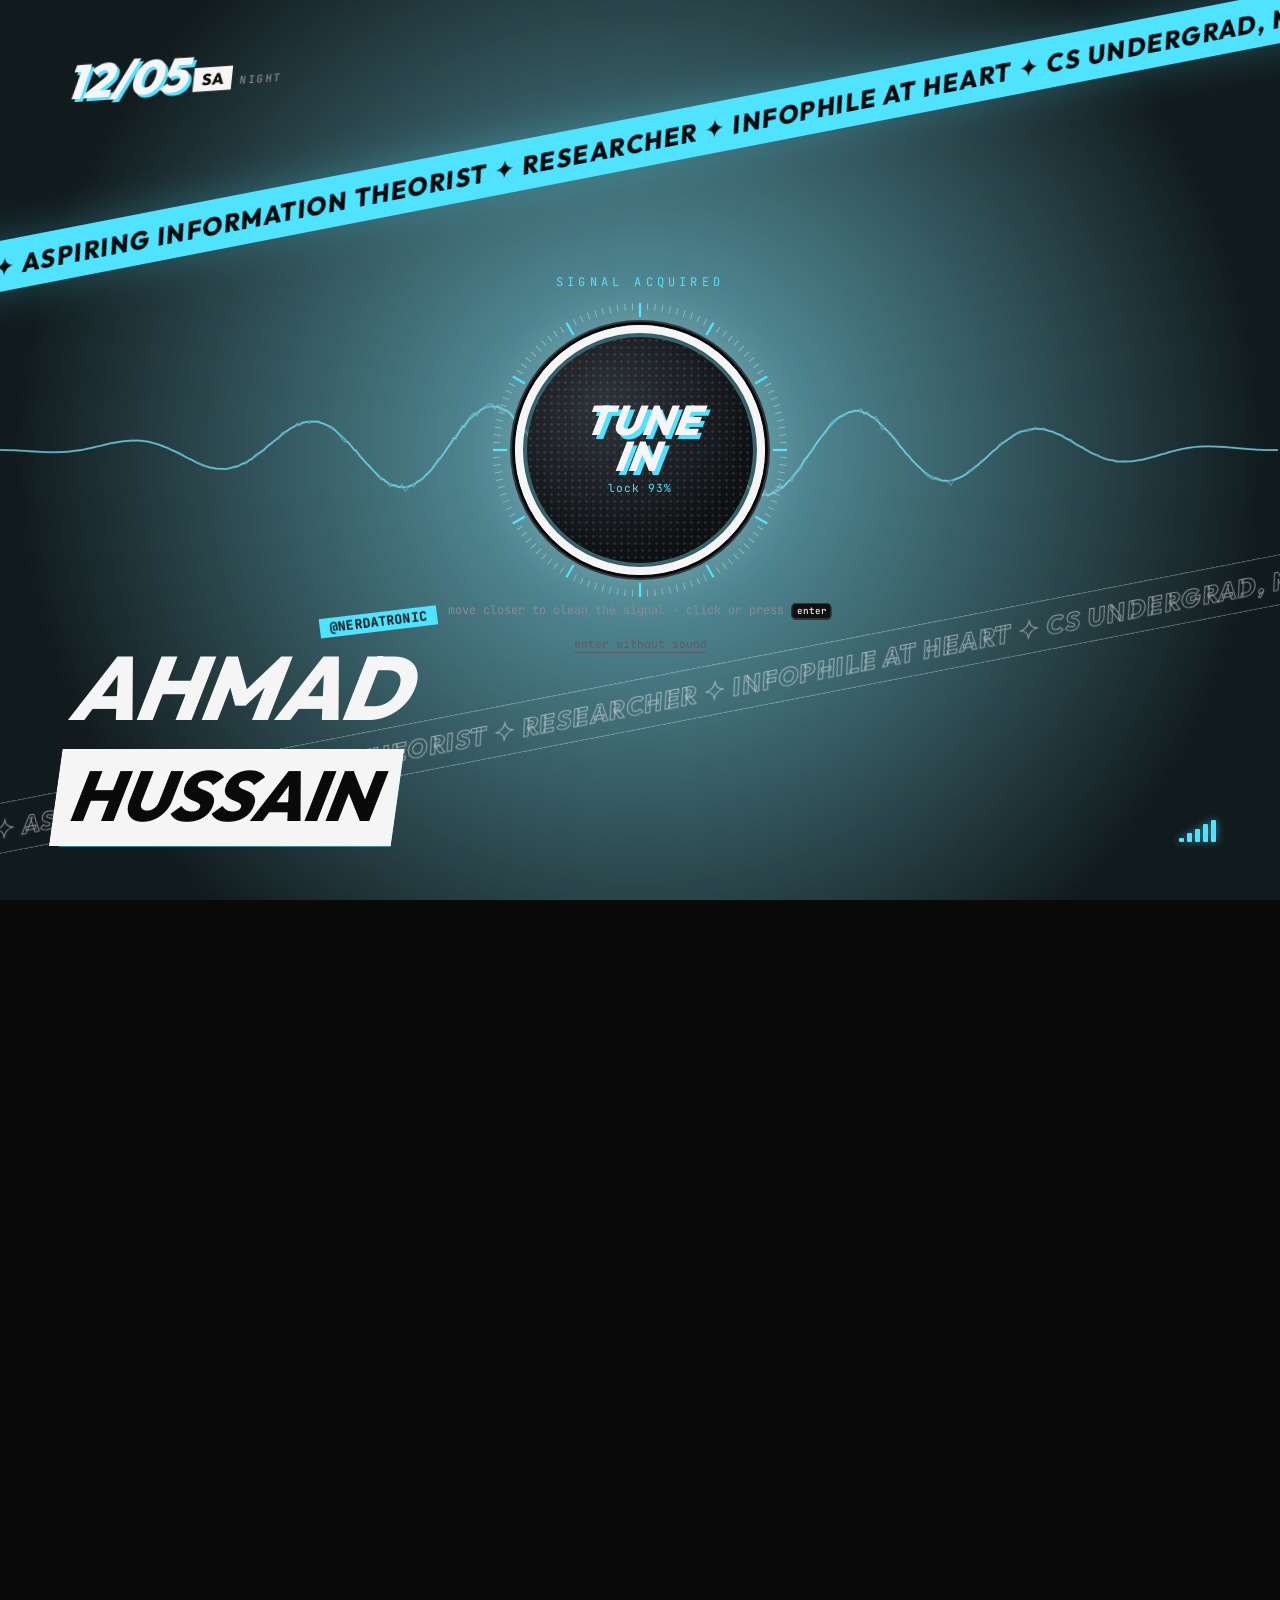
==== commit 049ac822: "Bigger about, now dashboard, "the work", grander roadmap; drop log - about: "at a glance" tiles (lev" ====
--- a/index.html
+++ b/index.html
@@ -145,92 +145,95 @@
         </aside>
         <div class="md about-text" id="aboutText" data-reveal></div>
       </div>
+      <div class="glance" id="glance"></div>
       <div class="grid-2 about-more">
         <div data-reveal>
           <table class="md-table" id="facts"><thead><tr><th>key</th><th>value</th></tr></thead><tbody></tbody></table>
         </div>
         <div class="about-side">
           <div class="panel" data-reveal>
+            <div class="panel-head mono"><span>the story so far</span></div>
+            <ol class="journey" id="journey"></ol>
+          </div>
+          <div class="panel" data-reveal>
             <div class="panel-head mono"><span>ask me about</span><a href="#contact" data-nav>start a conversation →</a></div>
             <div class="ask-chips" id="askMe"></div>
           </div>
-          <div class="panel" data-reveal>
-            <div class="panel-head mono"><span>$ git log --reverse me</span></div>
-            <ol class="journey" id="journey"></ol>
-          </div>
-        </div>
+        </div>
+      </div>
+      <h3 class="sub" data-reveal><span class="h-mark">###</span> good at</h3>
+      <div class="good-at" id="goodAt"></div>
+      <h3 class="sub" data-reveal><span class="h-mark">###</span> outside the work</h3>
+      <div class="panel hobbies" data-reveal>
+        <div class="sphere-wrap" title="drag me"><div class="sphere" id="sphere"></div><span class="sphere-hint mono">drag</span></div>
+        <div class="groups" id="groups"></div>
       </div>
     </section>
 
     <!-- 02 NOW -->
     <section id="now" data-file="now.md" data-title="right now">
       <p class="lead" data-reveal>what i'm spending my time on these days <span class="mono dim" id="nowUpdated"></span></p>
-      <ul class="checklist" id="nowList"></ul>
-    </section>
-
-    <!-- 03 EVERYTHING -->
-    <section id="everything" data-file="everything.md" data-title="a bit of everything">
-      <p class="lead" data-reveal>not one thing. a lot of things. drag the sphere.</p>
-      <div class="grid-2 align-center">
-        <div class="sphere-wrap" data-reveal><div class="sphere" id="sphere"></div></div>
-        <div class="groups" id="groups"></div>
-      </div>
-    </section>
-
-    <!-- 04 RESEARCH -->
-    <section id="research" data-file="research/" data-title="research">
-      <h3 class="sub first" id="thoughtsHead" data-reveal><span class="h-mark">###</span> <span id="thoughtsTitle">my take on information theory</span></h3>
+      <div class="now-grid" id="nowGrid"></div>
+    </section>
+
+    <!-- 03 THE WORK -->
+    <section id="work" data-file="work/" data-title="the work · projects & research">
+      <p class="lead" data-reveal>research and builds, one thread through all of it: information, compression, and making things that work.</p>
+      <div class="work-stats mono" id="workStats" data-reveal></div>
+      <div id="flagship"></div>
+      <div class="work-bar" data-reveal>
+        <div class="tabs mono" id="workTabs" role="tablist" aria-label="Filter the work"></div>
+      </div>
+      <div class="work-grid" id="workGrid"></div>
+      <h3 class="sub" id="thoughtsHead" data-reveal><span class="h-mark">###</span> <span id="thoughtsTitle">my take on information theory</span></h3>
       <div class="md thoughts" id="thoughts" data-reveal></div>
-      <h3 class="sub" id="researchHead" data-reveal><span class="h-mark">###</span> what i'm working on</h3>
-      <div class="research-list" id="researchList"></div>
       <h3 class="sub" id="papersHead" data-reveal><span class="h-mark">###</span> papers & notes</h3>
       <div id="papers"></div>
     </section>
 
-    <!-- 05 PROJECTS -->
-    <section id="projects" data-file="projects/" data-title="projects">
-      <p class="lead" data-reveal>things i've built, am building, or can't stop thinking about.</p>
-      <div class="repo-grid" id="repos"></div>
-    </section>
-
-    <!-- 06 LEDGER -->
+    <!-- 04 LEDGER -->
     <section id="ledger" data-file="ledger/" data-title="the ledger · support">
       <div id="ledgerBody"></div>
     </section>
 
-    <!-- 07 ROADMAP -->
+    <!-- 05 ROADMAP -->
     <section id="roadmap" data-file="roadmap.md" data-title="roadmap & plan">
-      <div class="legend mono" data-reveal><span><i class="st done"></i>done</span><span><i class="st doing"></i>in progress</span><span><i class="st blocked"></i>blocked / important</span><span><i class="st todo"></i>planned</span></div>
-      <ol class="timeline" id="timeline"></ol>
-    </section>
-
-    <!-- 08 ACHIEVEMENTS -->
+      <div class="mission" id="mission" data-reveal></div>
+      <div class="road-meta" id="roadMeta" data-reveal></div>
+      <div class="acts" id="acts"></div>
+      <div class="legend mono" data-reveal><span><i class="st done"></i>done</span><span><i class="st doing"></i>in progress</span><span><i class="st blocked"></i>blocked / important</span><span><i class="st planned"></i>planned</span></div>
+    </section>
+
+    <!-- 06 ACHIEVEMENTS -->
     <section id="achievements" data-file="achievements/" data-title="achievements">
       <p class="lead" data-reveal>medals earned — and a few still locked.</p>
       <div class="medals" id="medals"></div>
     </section>
 
-    <!-- 09 TOOLBOX -->
+    <!-- 07 TOOLBOX -->
     <section id="toolbox" data-file="toolbox.json" data-title="toolbox">
-      <p class="lead" data-reveal>languages, tools, crafts — the things i reach for.</p>
-      <pre class="code" id="toolboxCode" data-reveal></pre>
-    </section>
-
-    <!-- 10 LIBRARY -->
+      <div class="tb-bar" data-reveal>
+        <p class="lead" id="tbLead">languages, tools, crafts: the things i reach for.</p>
+        <div class="tabs mono" role="tablist" aria-label="Toolbox view"><button role="tab" aria-selected="true" data-tbview="cards">cards</button><button role="tab" aria-selected="false" data-tbview="json">toolbox.json</button></div>
+      </div>
+      <div class="tb-grid" id="tbGrid"></div>
+      <pre class="code" id="toolboxCode" hidden></pre>
+    </section>
+
+    <!-- 08 LIBRARY -->
     <section id="library" data-file="library.md" data-title="library">
-      <p class="lead" data-reveal>books, films, music and ideas that shaped how i think.</p>
-      <div class="table-scroll" data-reveal>
-        <table class="md-table" id="libTable"><thead><tr><th>kind</th><th>title</th><th>by</th><th>why it stuck</th></tr></thead><tbody></tbody></table>
-      </div>
-    </section>
-
-    <!-- 12 MEDIA -->
+      <p class="lead" data-reveal>games, films, books, anime and music that shaped a lot of me.</p>
+      <div class="tabs mono" id="libTabs" role="tablist" aria-label="Filter the library" data-reveal></div>
+      <div class="shelf" id="shelf"></div>
+    </section>
+
+    <!-- 09 MEDIA -->
     <section id="media" data-file="media/" data-title="media & sound">
-      <div class="grid-2">
-        <div class="panel" data-reveal>
-          <div class="panel-head mono"><span><span class="dot-rec"></span> youtube</span><a id="ytLink" class="dim" target="_blank" rel="noopener">open channel →</a></div>
-          <div class="yt" id="ytBody"></div>
-        </div>
+      <div class="panel vids" data-reveal>
+        <div class="panel-head mono"><span><span class="dot-rec"></span> youtube <span class="dim" id="ytCount"></span></span><a id="ytLink" class="dim" target="_blank" rel="noopener">open channel →</a></div>
+        <div class="vids-body" id="ytBody"></div>
+      </div>
+      <div class="grid-2 media-row">
         <div class="panel" data-reveal>
           <div class="panel-head mono"><span>♪ soundtrack of this site</span><span class="dim" id="npState">paused</span></div>
           <div class="np">
@@ -244,35 +247,17 @@
           <canvas class="np-viz" id="npViz" height="90"></canvas>
           <p class="mono dim small">press <kbd>m</kbd> anywhere to play / pause. it keeps looping while you browse.</p>
         </div>
-      </div>
-    </section>
-
-    <!-- 13 DISCORD -->
-    <section id="discord" data-file="discord/" data-title="discord">
-      <div class="grid-2">
-        <div class="panel dc" id="dcCard" data-reveal></div>
-        <div class="panel" id="dcServer" data-reveal></div>
-      </div>
-    </section>
-
-    <!-- 14 LOG -->
-    <section id="log" data-file="log/" data-title="log">
-      <p class="lead mono dim" data-reveal>$ git log --oneline --reverse thoughts</p>
-      <div class="log" id="logList"></div>
-      <h3 class="sub" data-reveal><span class="h-mark">###</span> live from github</h3>
-      <div class="panel" data-reveal>
-        <div class="panel-head mono"><span>$ gh api users/<span id="ghUser"></span>/events</span><a id="ghUserLink" target="_blank" rel="noopener">profile →</a></div>
-        <ul class="gh-feed" id="ghFeed"><li class="dim mono">reading activity<span class="dots"></span></li></ul>
-      </div>
-    </section>
-
-    <!-- 15 GUESTBOOK -->
+        <div class="panel listen" id="listen" data-reveal></div>
+      </div>
+    </section>
+
+    <!-- 10 GUESTBOOK -->
     <section id="guestbook" data-file="guestbook.md" data-title="guestbook">
       <p class="lead" data-reveal>leave a note, a question, or just your name. it goes up on the wall for everyone who visits.</p>
       <div class="panel" id="giscusBox" data-reveal></div>
     </section>
 
-    <!-- 16 CONTACT -->
+    <!-- 11 CONTACT -->
     <section id="contact" data-file="contact.sh" data-title="get in touch">
       <p class="lead" data-reveal>questions, ideas, collaborations, or just saying hi. pick whatever's easiest for you.</p>
       <div class="quick-contact" id="quickContact"></div>
@@ -314,6 +299,7 @@
         </form>
 
         <aside class="contact-side" data-reveal>
+          <div class="panel dc" id="dcCard"></div>
           <div class="panel">
             <div class="panel-head mono"><span>status</span></div>
             <p class="avail"><i class="st" id="availDot"></i><span id="availText"></span></p>
@@ -321,22 +307,24 @@
               <dt>local time</dt><dd id="localTime">—</dd>
               <dt>replies</dt><dd id="respTime">—</dd>
               <dt>email</dt><dd><span id="emailTxt">—</span> <button class="copy" id="copyEmail" aria-label="Copy email">copy</button></dd>
-              <dt>discord</dt><dd><span id="dcTxt">—</span> <button class="copy" id="copyDc" aria-label="Copy Discord username">copy</button></dd>
             </dl>
           </div>
-          <div class="panel">
-            <div class="panel-head mono"><span>best way to reach me</span></div>
-            <ol class="reach" id="reachMe"></ol>
-          </div>
-          <div class="panel">
-            <div class="panel-head mono"><span>open to</span></div>
-            <ul class="open-to" id="openTo"></ul>
-          </div>
-          <div class="panel">
-            <div class="panel-head mono"><span>elsewhere</span></div>
-            <ul class="socials" id="socials"></ul>
-          </div>
         </aside>
+      </div>
+      <div class="contact-more">
+        <div class="panel" id="dcServer" data-reveal></div>
+        <div class="panel" data-reveal>
+          <div class="panel-head mono"><span>best way to reach me</span></div>
+          <ol class="reach" id="reachMe"></ol>
+        </div>
+        <div class="panel" data-reveal>
+          <div class="panel-head mono"><span>open to</span></div>
+          <ul class="open-to" id="openTo"></ul>
+        </div>
+        <div class="panel" data-reveal>
+          <div class="panel-head mono"><span>elsewhere</span></div>
+          <ul class="socials" id="socials"></ul>
+        </div>
       </div>
       <h3 class="sub" data-reveal><span class="h-mark">###</span> before you ask</h3>
       <div class="faq" id="contactFaq"></div>
--- a/css/style.css
+++ b/css/style.css
@@ -297,7 +297,6 @@
 .box.done { color: var(--green); } .box.doing { color: var(--yellow); } .box.blocked { color: var(--red); }
 
 /* ============ everything (3D sphere) ============ */
-.sphere-wrap { height: 420px; perspective: 900px; display: grid; place-items: center; touch-action: pan-y; }
 .sphere { position: relative; width: 0; height: 0; transform-style: preserve-3d; }
 .sphere span {
   position: absolute; left: 0; top: 0; white-space: nowrap; font: 600 1rem var(--display); color: var(--hi);
@@ -305,13 +304,6 @@
 }
 .sphere span.q { color: var(--mute); font-family: var(--mono); }
 .sphere span.c { font: 500 .72rem var(--mono); color: var(--accent); text-transform: uppercase; letter-spacing: .2em; }
-.groups { display: grid; grid-template-columns: 1fr 1fr; gap: 14px; }
-.group { border: 1px solid var(--line); border-radius: 12px; padding: 16px 18px; background: var(--panel); }
-.group h4 { margin: 0 0 10px; font: 500 .72rem var(--mono); color: var(--dim); text-transform: uppercase; letter-spacing: .2em; }
-.group ul { list-style: none; margin: 0; padding: 0; }
-.group li { padding: 2px 0; }
-.group li::before { content: "- "; font-family: var(--mono); color: var(--mute); }
-
 /* ============ research ============ */
 .field input, .field textarea {
   width: 100%; background: var(--bg); border: 1px solid var(--line2); border-radius: 8px; color: var(--hi); font: .95rem/1.5 var(--mono); padding: 12px 14px; resize: vertical; outline: none;
@@ -322,32 +314,10 @@
 .copy:hover { color: var(--hi); border-color: var(--dim); }
 h3.sub.first { margin-top: 0; }
 .thoughts { max-width: 760px; font-size: 1.05rem; }
-.research-list { display: grid; grid-template-columns: repeat(auto-fill, minmax(280px, 1fr)); gap: 14px; }
-.r-item { border: 1px solid var(--line); border-radius: 12px; padding: 18px; background: var(--panel); transition: border-color .25s; }
-.r-item:hover { border-color: var(--line2); }
-.r-item h4 { margin: 0 0 6px; font: 700 1.05rem var(--display); color: var(--hi); }
-.r-item p { margin: 0; color: var(--dim); font-size: .92rem; }
 .tag { display: inline-flex; align-items: center; gap: 6px; font: 500 .65rem var(--mono); text-transform: uppercase; letter-spacing: .14em; padding: 2px 9px; border-radius: 999px; border: 1px solid var(--line2); color: var(--dim); margin-bottom: 10px; }
 .tag.proven { color: var(--green); border-color: rgba(110,231,160,.4); }
 .tag.conjecture { color: var(--yellow); border-color: rgba(255,209,102,.4); }
 .tag.open { color: var(--red); border-color: rgba(255,93,115,.4); }
-.paper { display: flex; gap: 14px; align-items: baseline; padding: 12px 0; border-bottom: 1px solid var(--line); }
-.paper .y { font: .78rem var(--mono); color: var(--mute); }
-
-/* ============ projects ============ */
-.repo-grid { display: grid; grid-template-columns: repeat(auto-fill, minmax(300px, 1fr)); gap: 14px; }
-.repo {
-  position: relative; display: flex; flex-direction: column; gap: 10px; padding: 20px; border-radius: 12px; border: 1px solid var(--line); background: var(--panel);
-  color: var(--fg); overflow: hidden; transition: border-color .3s, background-color .3s;
-}
-.repo:hover { border-color: var(--dim); background: rgba(28,28,32,.8); background-size: 0; }
-.repo::after { content: ""; position: absolute; right: -40px; top: -40px; width: 110px; height: 110px; border-radius: 50%; border: 2px solid var(--line2); transition: transform .6s var(--ease), border-color .3s; }
-.repo:hover::after { transform: scale(1.5); border-color: var(--dim); }
-.repo h4 { margin: 0; font: 700 1.1rem var(--display); color: var(--hi); }
-.repo p { margin: 0; flex: 1; color: var(--dim); font-size: .9rem; }
-.repo .meta { display: flex; flex-wrap: wrap; gap: 14px; font: .72rem var(--mono); color: var(--mute); }
-.lang-dot { display: inline-block; width: 8px; height: 8px; border-radius: 50%; background: var(--fg); margin-right: 5px; }
-
 /* ============ ledger ============ */
 .ledger-top { display: grid; grid-template-columns: repeat(4, 1fr); gap: 12px; margin-bottom: 18px; }
 .stat { border: 1px solid var(--line); border-radius: 12px; padding: 16px; background: var(--panel); }
@@ -361,20 +331,6 @@
 .gitlog .sha { color: var(--accent); }
 .gitlog .msg { color: var(--fg); overflow: hidden; text-overflow: ellipsis; flex: 1; }
 .gitlog .when { color: var(--mute); }
-
-/* ============ roadmap ============ */
-.timeline { list-style: none; margin: 0; padding: 0 0 0 34px; position: relative; }
-.timeline::before { content: ""; position: absolute; left: 9px; top: 6px; bottom: 6px; width: 2px; background: linear-gradient(var(--hi), var(--line2) 40%, transparent); }
-.phase { position: relative; margin-bottom: 30px; }
-.phase .node { position: absolute; left: -34px; top: 4px; width: 20px; height: 20px; border-radius: 50%; border: 3px solid var(--hi); background: var(--bg); display: grid; place-items: center; }
-.phase .node::after { content: ""; width: 6px; height: 6px; border-radius: 50%; background: var(--st, var(--mute)); }
-.phase-head { display: flex; flex-wrap: wrap; align-items: baseline; gap: 14px; margin-bottom: 10px; }
-.phase-head h4 { margin: 0; font: 700 1.3rem var(--display); color: var(--hi); }
-.phase-head .when { font: .75rem var(--mono); color: var(--dim); }
-.phase-prog { width: 160px; height: 4px; border-radius: 2px; background: var(--line); overflow: hidden; }
-.phase-prog i { display: block; height: 100%; background: var(--green); }
-.phase ul { list-style: none; margin: 0; padding: 0; display: grid; gap: 6px; }
-.phase li { display: flex; gap: 12px; align-items: baseline; }
 
 /* ============ achievements ============ */
 .medals { display: grid; grid-template-columns: repeat(auto-fill, minmax(220px, 1fr)); gap: 16px; perspective: 1000px; }
@@ -486,23 +442,6 @@
 .gb-empty { padding: 24px 0; color: var(--dim); }
 @media (max-width: 860px) { .gb { grid-template-columns: 1fr; } }
 
-/* ============ live github feed ============ */
-.gh-feed { list-style: none; margin: 0; padding: 0; }
-.gh-feed li { display: grid; grid-template-columns: 52px 1fr auto; gap: 12px; align-items: baseline; padding: 9px 0; border-bottom: 1px dashed var(--line); font-size: .86rem; color: var(--fg); min-width: 0; }
-.gh-feed li:last-child { border-bottom: 0; }
-.gf-k { font-size: .64rem; letter-spacing: .1em; text-transform: uppercase; color: var(--accent); }
-.gf-t { min-width: 0; overflow-wrap: anywhere; }
-.gf-t a { color: var(--hi); }
-.gf-w { font-size: .7rem; color: var(--mute); white-space: nowrap; }
-
-/* ============ log ============ */
-.log { display: grid; gap: 0; }
-.post { display: grid; grid-template-columns: 140px 1fr; gap: 20px; padding: 22px 0; border-bottom: 1px solid var(--line); }
-.post .date { font: .78rem var(--mono); color: var(--mute); padding-top: 5px; }
-.post .date::before { content: "● "; color: var(--accent); }
-.post h4 { margin: 0 0 6px; font: 700 1.2rem var(--display); color: var(--hi); }
-.post p { margin: 0; color: var(--dim); }
-
 /* ============ contact ============ */
 .contact { display: grid; grid-template-columns: 1.4fr 1fr; gap: 20px; align-items: start; }
 .cform { padding: 24px; }
@@ -557,12 +496,8 @@
   .hud-path { display: none; }
   .player { right: 12px; bottom: 16px; padding-right: 12px; }
   .p-vol, .p-artist { display: none; }
-  .groups { grid-template-columns: 1fr; }
-  .sphere-wrap { height: 320px; }
-  .post { grid-template-columns: 1fr; gap: 4px; }
   .foot { padding: 24px 16px 100px; }
   .sec-ghost { top: -40px; }
-  .repo-grid, .research-list { grid-template-columns: 1fr; }
 }
 
 /* reduced motion: keep it calm */
@@ -735,18 +670,6 @@
 .intro-title { text-transform: uppercase; }
 .intro-sig { top: auto; bottom: 6vh; }
 
-/* curated project cards */
-.proj { position: relative; display: flex; flex-direction: column; gap: 10px; padding: 20px; border-radius: 12px; border: 1px solid var(--line); background: var(--panel); overflow: hidden; transition: border-color .3s, background-color .3s; }
-.proj:hover { border-color: var(--dim); background: rgba(28,28,32,.8); }
-.proj::after { content: ""; position: absolute; right: -40px; top: -40px; width: 110px; height: 110px; border-radius: 50%; border: 2px solid var(--line2); transition: transform .6s var(--ease), border-color .3s; pointer-events: none; }
-.proj:hover::after { transform: scale(1.5); border-color: var(--accent); }
-.proj.featured { grid-column: 1 / -1; padding: 28px; }
-.proj.featured h4 { font-size: 1.6rem; }
-.proj-top { display: flex; align-items: center; gap: 12px; font-size: .72rem; }
-.proj-top .tag { margin: 0; }
-.proj-n { font: 800 italic 1.1rem var(--display); color: var(--accent); }
-.proj h4 { margin: 0; font: 700 1.2rem var(--display); color: var(--hi); }
-.proj p { margin: 0; flex: 1; color: var(--dim); font-size: .92rem; }
 .proj-tags { display: flex; flex-wrap: wrap; gap: 6px; font-size: .7rem; }
 .proj-tags span:not(.todo) { border: 1px solid var(--line2); border-radius: 999px; padding: 2px 9px; color: var(--fg); }
 .proj-links { display: flex; flex-wrap: wrap; gap: 16px; align-items: center; font-size: .78rem; }
@@ -823,3 +746,236 @@
 .faq-item[open] summary::after { content: "−"; }
 .faq-item p { margin: 0 0 16px; color: var(--dim); }
 
+
+/* =====================================================================
+   v3 sections: about+, now dashboard, the work, roadmap acts,
+   toolbox cards, library shelf, media playlist, contact + discord
+   ===================================================================== */
+/* shared filter tabs */
+.tabs { display: flex; flex-wrap: wrap; gap: 6px; }
+.tabs button { display: inline-flex; align-items: center; gap: 8px; border: 1px solid var(--line2); background: rgba(16,16,19,.8); color: var(--dim); border-radius: 999px; padding: 6px 14px; font: .74rem var(--mono); cursor: pointer; transition: color .2s, border-color .2s, background-color .2s; }
+.tabs button span { font-size: .66rem; color: var(--mute); }
+.tabs button:hover { color: var(--hi); border-color: var(--dim); }
+.tabs button[aria-selected="true"] { background: var(--hi); color: var(--bg); border-color: var(--hi); }
+.tabs button[aria-selected="true"] span { color: var(--line2); }
+.out { display: none !important; }
+.pop { animation: pop .5s var(--ease) both; animation-delay: calc(var(--i, 0) * 40ms); }
+@keyframes pop { from { opacity: 0; transform: translateY(14px) scale(.98); } to { opacity: 1; transform: none; } }
+
+/* ---------- about: at a glance ---------- */
+.glance { display: grid; grid-template-columns: repeat(3, minmax(0, 1fr)); gap: 14px; margin: 0 0 40px; }
+.gl { position: relative; padding: 16px 18px; overflow: hidden; }
+.gl-k { font-size: .64rem; letter-spacing: .14em; text-transform: uppercase; color: var(--mute); }
+.gl-v { font: 800 1.55rem/1.15 var(--display); color: var(--hi); margin: 6px 0 4px; font-variant-numeric: tabular-nums; overflow-wrap: anywhere; }
+.gl-sub { font-size: .7rem; color: var(--dim); line-height: 1.5; }
+.gl-bar { height: 3px; margin-top: 12px; border-radius: 2px; background: var(--line); overflow: hidden; }
+.gl-bar i { display: block; height: 100%; background: var(--accent); transform-origin: 0 50%; }
+.gl:first-child .gl-v { color: var(--accent); }
+.good-at { display: grid; grid-template-columns: repeat(3, minmax(0, 1fr)); gap: 12px; }
+.skill { display: flex; align-items: center; gap: 14px; padding: 12px 16px; border: 1px solid var(--line); border-radius: 999px; background: var(--panel); transition: border-color .25s, transform .25s var(--ease); }
+.skill b { font: 600 .98rem var(--display); color: var(--hi); }
+.hc { position: relative; flex: none; width: 34px; height: 34px; border-radius: 50%; display: grid; place-items: center; font-size: .8rem; font-weight: 700; color: var(--hi); background: radial-gradient(circle at 35% 30%, #2a2a30, #111114 70%); border: 3px solid var(--hi); }
+.hc::after { content: ""; position: absolute; inset: -9px; border-radius: 50%; border: 2px solid var(--accent); opacity: 0; transform: scale(1.5); }
+.skill:hover { border-color: var(--dim); transform: translateY(-2px); }
+.skill:hover .hc::after { animation: approach .55s var(--ease) forwards; }
+@keyframes approach { from { opacity: .9; transform: scale(1.6); } to { opacity: 0; transform: scale(.95); } }
+.hobbies { display: grid; grid-template-columns: minmax(0, 1fr) minmax(0, 1.2fr); gap: 24px; align-items: center; padding: 10px 24px 10px 10px; }
+.sphere-wrap { position: relative; height: 340px; perspective: 900px; display: grid; place-items: center; touch-action: pan-y; cursor: grab; }
+.sphere-hint { position: absolute; left: 14px; bottom: 10px; font-size: .62rem; letter-spacing: .2em; text-transform: uppercase; color: var(--mute); }
+.groups { display: grid; grid-template-columns: 1fr 1fr; gap: 12px; }
+.group { border: 1px solid var(--line); border-radius: 12px; padding: 14px 16px; background: rgba(10,10,12,.6); }
+.group h4 { margin: 0 0 8px; font: 500 .68rem var(--mono); color: var(--accent); text-transform: uppercase; letter-spacing: .2em; }
+.group ul { list-style: none; margin: 0; padding: 0; display: flex; flex-wrap: wrap; gap: 6px; }
+.group li { font-size: .84rem; border: 1px solid var(--line2); border-radius: 999px; padding: 2px 10px; color: var(--fg); }
+
+/* ---------- now: dashboard ---------- */
+.now-grid { display: grid; grid-template-columns: repeat(3, minmax(0, 1fr)); gap: 14px; grid-auto-flow: dense; }
+.now-focus { position: relative; grid-column: span 2; grid-row: span 2; padding: 30px; overflow: hidden; display: flex; flex-direction: column; justify-content: center; min-height: 300px; }
+.now-focus h3 { position: relative; z-index: 1; margin: 14px 0 10px; font: 800 clamp(2rem, 4.4vw, 3.2rem)/1 var(--display); color: var(--hi); letter-spacing: -.02em; }
+.now-focus p { position: relative; z-index: 1; margin: 0 0 18px; max-width: 560px; color: var(--fg); font-size: 1.02rem; }
+.nf-label { position: relative; z-index: 1; display: inline-flex; align-items: center; gap: 10px; font-size: .68rem; letter-spacing: .16em; text-transform: uppercase; color: var(--accent); }
+.nf-foot { position: relative; z-index: 1; font-size: .74rem; color: var(--dim); }
+.nf-rings, .fl-rings { position: absolute; right: -90px; top: 50%; width: 360px; height: 360px; transform: translateY(-50%); pointer-events: none; }
+.nf-rings i, .fl-rings i { position: absolute; inset: 0; border-radius: 50%; border: 2px solid rgba(255,255,255,.07); }
+.nf-rings i:nth-child(2), .fl-rings i:nth-child(2) { inset: 50px; border-color: rgba(var(--accent-rgb), .22); }
+.nf-rings i:nth-child(3), .fl-rings i:nth-child(3) { inset: 100px; border: 6px solid rgba(255,255,255,.1); }
+.fl-rings i:nth-child(4) { inset: 150px; background: rgba(var(--accent-rgb), .1); border: 0; }
+.nf-rings i:nth-child(1), .fl-rings i:nth-child(1) { animation: ringPulse 4s var(--ease) infinite; }
+@keyframes ringPulse { 0% { transform: scale(1.12); opacity: 0; } 30% { opacity: 1; } 100% { transform: scale(.72); opacity: 0; } }
+.now-w { padding: 16px 18px; }
+.nw-k { display: flex; justify-content: space-between; gap: 10px; font-size: .64rem; letter-spacing: .14em; text-transform: uppercase; color: var(--mute); margin-bottom: 10px; }
+.nw-k a { letter-spacing: 0; text-transform: none; font-size: .72rem; }
+.nw-clock { font: 800 2.1rem/1 var(--display); color: var(--hi); font-variant-numeric: tabular-nums; letter-spacing: .02em; }
+.nw-sub { font-size: .7rem; margin-top: 6px; }
+.nw-row { display: flex; align-items: center; gap: 14px; }
+.nw-t { font: 800 1.15rem var(--display); color: var(--hi); letter-spacing: .04em; }
+.nw-play { position: relative; flex: none; width: 44px; height: 44px; border-radius: 50%; border: 0; padding: 0; background: repeating-radial-gradient(circle, #19191c 0 2px, #25252a 2px 3px); box-shadow: 0 0 0 2px var(--line2); cursor: pointer; }
+.nw-play span { position: absolute; left: 50%; top: 50%; width: 0; height: 0; margin: -7px 0 0 -4px; border-left: 12px solid var(--hi); border-top: 7px solid transparent; border-bottom: 7px solid transparent; }
+.nw-play.on { animation: spin 3.2s linear infinite; }
+.nw-play.on span { width: 12px; height: 14px; margin: -7px 0 0 -6px; border: 0; border-left: 4px solid var(--hi); border-right: 4px solid var(--hi); }
+.nw-chips { display: flex; flex-wrap: wrap; gap: 6px; }
+.nw-chips span { font-size: .8rem; border: 1px solid var(--line2); border-radius: 999px; padding: 2px 10px; color: var(--fg); }
+.now-next { grid-column: span 2; }
+.now-next ul, .quests { list-style: none; margin: 0; padding: 0; display: grid; gap: 8px; }
+.now-next li { display: flex; gap: 12px; align-items: baseline; font-size: .92rem; }
+.now-card { padding: 16px 18px; border: 1px solid var(--line); border-radius: 14px; background: var(--panel); }
+.now-card h4 { margin: 8px 0 4px; font: 700 1.15rem var(--display); color: var(--hi); }
+.now-card p { margin: 0; color: var(--dim); font-size: .88rem; }
+.now-st { display: flex; align-items: center; gap: 10px; font-size: .66rem; letter-spacing: .1em; text-transform: uppercase; color: var(--mute); }
+
+/* ---------- the work ---------- */
+.work-stats { display: flex; flex-wrap: wrap; gap: 10px 26px; font-size: .78rem; color: var(--dim); margin: -8px 0 22px; }
+.work-stats span { display: inline-flex; align-items: center; gap: 8px; }
+.work-stats b { font: 800 1.35rem var(--display); color: var(--hi); }
+.flagship { position: relative; display: grid; grid-template-columns: minmax(0, 1.2fr) minmax(0, 1fr); gap: 30px; padding: 34px; overflow: hidden; margin-bottom: 26px; border-color: var(--line2); transition: opacity .4s; }
+.flagship.dimmed { opacity: .35; }
+.flagship::before { content: ""; position: absolute; left: 0; top: 0; bottom: 0; width: 4px; background: var(--accent); }
+.fl-main, .fl-pillars { position: relative; z-index: 1; }
+.fl-label { display: flex; flex-wrap: wrap; gap: 8px; font-size: .64rem; letter-spacing: .14em; text-transform: uppercase; }
+.fl-label span { border: 1px solid var(--line2); border-radius: 999px; padding: 2px 10px; color: var(--dim); }
+.fl-label span:first-child { background: var(--accent); border-color: var(--accent); color: var(--bg); font-weight: 700; }
+.flagship h3 { margin: 16px 0 10px; font: 800 clamp(2.4rem, 6vw, 4.4rem)/.95 var(--display); color: var(--hi); letter-spacing: -.03em; }
+.flagship p { color: var(--fg); margin: 6px 0 16px; font-size: 1.02rem; }
+.flagship .proj-tags { margin-bottom: 10px; }
+.fl-pillars { list-style: none; margin: 0; padding: 0; display: grid; gap: 8px; align-content: center; }
+.fl-pillars li { display: flex; gap: 14px; align-items: baseline; padding: 11px 14px; border: 1px solid var(--line); border-radius: 10px; background: rgba(10,10,12,.72); color: var(--hi); font-size: .92rem; }
+.fl-pillars li span { font-size: .7rem; color: var(--accent); }
+.flagship .fl-rings { right: auto; left: 38%; width: 520px; height: 520px; opacity: .6; }
+.work-bar { display: flex; justify-content: space-between; align-items: center; gap: 14px; margin-bottom: 16px; }
+.work-grid { display: grid; grid-template-columns: repeat(auto-fill, minmax(260px, 1fr)); gap: 14px; }
+.wk { position: relative; display: flex; flex-direction: column; gap: 8px; padding: 20px; border: 1px solid var(--line); border-radius: 14px; background: var(--panel); overflow: hidden; transition: border-color .3s, transform .3s var(--ease); }
+.wk:hover { border-color: var(--dim); transform: translateY(-3px); }
+.wk-n { position: absolute; right: 12px; top: -8px; font: 800 4.6rem/1 var(--display); color: transparent; -webkit-text-stroke: 1px rgba(255,255,255,.1); pointer-events: none; transition: -webkit-text-stroke-color .3s; }
+.wk:hover .wk-n { -webkit-text-stroke-color: rgba(var(--accent-rgb), .5); }
+.wk-top { display: flex; align-items: center; gap: 10px; font-size: .68rem; color: var(--dim); text-transform: uppercase; letter-spacing: .1em; }
+.wk-kind { font-weight: 700; font-size: .62rem; color: var(--bg); background: var(--hi); border-radius: 5px; padding: 1px 6px; letter-spacing: .06em; }
+.wk[data-kind="research"] .wk-kind { background: var(--accent); }
+.wk h4 { margin: 6px 0 0; font: 700 1.3rem var(--display); color: var(--hi); }
+.wk p { margin: 0; flex: 1; color: var(--dim); font-size: .92rem; }
+.wk-foot { display: flex; flex-wrap: wrap; align-items: center; gap: 8px; margin-top: 6px; }
+.wk-foot .tag { margin: 0; }
+.paper { display: flex; gap: 14px; align-items: baseline; padding: 12px 0; border-bottom: 1px solid var(--line); }
+.paper .y { font: .78rem var(--mono); color: var(--mute); }
+.thoughts { max-width: 760px; font-size: 1.05rem; }
+
+/* ---------- roadmap ---------- */
+.mission { position: relative; padding: 34px 34px 30px; margin-bottom: 18px; border: 1px solid var(--line2); border-radius: 16px; overflow: hidden; background: linear-gradient(120deg, rgba(16,16,19,.92), rgba(14,30,34,.9)); }
+.ms-label { display: flex; gap: 10px; font-size: .66rem; letter-spacing: .16em; text-transform: uppercase; }
+.ms-label span { border: 1px solid var(--line2); border-radius: 999px; padding: 2px 10px; color: var(--dim); }
+.ms-label span:first-child { color: var(--bg); background: var(--accent); border-color: var(--accent); font-weight: 700; }
+.ms-text { margin: 18px 0 0; font: 800 clamp(1.7rem, 4.2vw, 3rem)/1.05 var(--display); color: var(--hi); letter-spacing: -.02em; max-width: 880px; }
+.ms-scan { position: absolute; inset: 0; background: linear-gradient(90deg, transparent, rgba(var(--accent-rgb), .08), transparent); transform: translateX(-100%); animation: scan 5s var(--ease-io) infinite; pointer-events: none; }
+@keyframes scan { 60%, 100% { transform: translateX(100%); } }
+.road-meta { display: grid; grid-template-columns: minmax(0, 1fr) auto; gap: 18px; align-items: center; margin-bottom: 22px; }
+.rm-year { padding: 14px 18px; }
+.rm-k { display: flex; justify-content: space-between; gap: 10px; flex-wrap: wrap; font-size: .72rem; color: var(--dim); margin-bottom: 8px; }
+.rm-k span:first-child { font: 800 1rem var(--display); color: var(--hi); }
+.rm-bar { height: 6px; border-radius: 3px; background: var(--line); overflow: hidden; }
+.rm-bar i { display: block; height: 100%; background: linear-gradient(90deg, var(--hi), var(--accent)); transform-origin: 0 50%; }
+.rm-counts { display: flex; flex-wrap: wrap; gap: 8px 20px; font-size: .74rem; color: var(--dim); }
+.rm-counts span { display: inline-flex; align-items: center; gap: 7px; }
+.rm-counts b { font: 800 1.15rem var(--display); color: var(--hi); }
+.acts { display: grid; grid-template-columns: repeat(auto-fit, minmax(280px, 1fr)); gap: 18px; margin-bottom: 26px; }
+.act { position: relative; display: flex; flex-direction: column; gap: 16px; padding: 22px; }
+.act::before { content: ""; position: absolute; left: 0; right: 0; top: 0; height: 3px; border-radius: 14px 14px 0 0; background: var(--mute); }
+.act.doing::before { background: var(--yellow); } .act.done::before { background: var(--green); } .act.blocked::before { background: var(--red); }
+.act-top { display: flex; justify-content: space-between; gap: 14px; align-items: flex-start; }
+.act-n { font-size: .66rem; letter-spacing: .14em; text-transform: uppercase; color: var(--mute); }
+.act h4 { margin: 6px 0 0; font: 800 1.6rem/1.05 var(--display); color: var(--hi); }
+.ring { flex: none; width: 64px; height: 64px; transform: rotate(-90deg); }
+.ring text { transform: rotate(90deg); transform-origin: 32px 32px; font: 700 13px var(--mono); fill: var(--hi); }
+.rg-bg { fill: none; stroke: var(--line2); stroke-width: 5; }
+.rg-fg, .rg-doing { fill: none; stroke: var(--green); stroke-width: 5; stroke-linecap: round; }
+.rg-doing { stroke: var(--yellow); }
+.quests li { display: flex; gap: 12px; align-items: baseline; padding: 10px 12px; border: 1px solid var(--line); border-radius: 10px; background: rgba(10,10,12,.6); font-size: .92rem; color: var(--fg); }
+.quests li.doing { border-color: rgba(255,209,102,.3); color: var(--hi); }
+.quests li.done { color: var(--dim); text-decoration: line-through; text-decoration-color: var(--mute); }
+.act-foot { display: flex; justify-content: space-between; align-items: center; margin-top: auto; font-size: .7rem; }
+.act-arrow { font-size: 1rem; color: var(--accent); }
+
+/* ---------- toolbox ---------- */
+.tb-bar { display: flex; justify-content: space-between; align-items: flex-start; gap: 18px; flex-wrap: wrap; margin-bottom: 26px; }
+.tb-bar .lead { margin: 0; }
+.tb-grid { display: grid; grid-template-columns: repeat(auto-fill, minmax(280px, 1fr)); gap: 14px; }
+.tb-grid[hidden], .code[hidden] { display: none; }
+.tb-items { display: flex; flex-wrap: wrap; gap: 8px; }
+.tool { display: inline-flex; align-items: center; gap: 8px; padding: 5px 12px 5px 5px; border: 1px solid var(--line2); border-radius: 999px; font-size: .88rem; color: var(--hi); background: rgba(10,10,12,.6); transition: border-color .2s, transform .2s var(--ease); }
+.tool i { display: grid; place-items: center; width: 24px; height: 24px; border-radius: 50%; background: var(--line2); font: 700 .6rem var(--mono); font-style: normal; color: var(--hi); text-transform: uppercase; }
+.tool:hover { border-color: var(--accent); transform: translateY(-2px); }
+.tool:hover i { background: var(--accent); color: var(--bg); }
+
+/* ---------- library ---------- */
+#libTabs { margin-bottom: 18px; }
+.shelf { display: grid; grid-template-columns: repeat(auto-fill, minmax(200px, 1fr)); gap: 12px; }
+.bk { position: relative; display: flex; flex-direction: column; gap: 6px; padding: 16px 16px 16px 20px; border: 1px solid var(--line); border-radius: 6px 12px 12px 6px; background: var(--panel); min-height: 130px; transition: border-color .25s, transform .25s var(--ease); }
+.bk::before { content: ""; position: absolute; left: 0; top: 0; bottom: 0; width: 5px; border-radius: 6px 0 0 6px; background: var(--line2); }
+.bk[data-kind="game"]::before { background: var(--hi); } .bk[data-kind="anime"]::before { background: var(--accent); } .bk[data-kind="film"]::before { background: var(--dim); } .bk[data-kind="music"]::before { background: repeating-linear-gradient(var(--hi) 0 4px, transparent 4px 8px); }
+.bk:hover { border-color: var(--dim); transform: translateY(-3px) rotate(-.4deg); }
+.bk-top { display: flex; justify-content: space-between; font-size: .62rem; letter-spacing: .14em; text-transform: uppercase; color: var(--dim); }
+.bk h4 { margin: 4px 0 0; font: 700 1.1rem/1.2 var(--display); color: var(--hi); }
+.bk-by { font-size: .72rem; color: var(--dim); }
+.bk p { margin: auto 0 0; padding-top: 6px; font-size: .82rem; color: var(--fg); }
+.bk.featured { grid-column: span 2; border-color: var(--line2); background: linear-gradient(135deg, rgba(14,30,34,.9), rgba(16,16,19,.9)); }
+.bk.featured h4 { font-size: 1.9rem; }
+.bk.featured::after { content: "favourite"; position: absolute; right: 14px; bottom: 12px; font: .6rem var(--mono); letter-spacing: .16em; text-transform: uppercase; color: var(--accent); }
+
+/* ---------- media ---------- */
+.vids { margin-bottom: 20px; }
+.vids-body { display: grid; grid-template-columns: minmax(0, 2fr) minmax(0, 1fr); gap: 14px; align-items: start; }
+.vids-body.single { grid-template-columns: 1fr; }
+.stage { aspect-ratio: 16/9; border-radius: 10px; overflow: hidden; background: var(--bg); }
+.stage iframe { width: 100%; height: 100%; border: 0; display: block; }
+.stage .placeholder { height: 100%; display: grid; place-content: center; }
+.lite { position: relative; display: block; width: 100%; height: 100%; border: 0; padding: 0; background: #000 center / cover no-repeat; cursor: pointer; }
+.lite::after { content: ""; position: absolute; inset: 0; background: linear-gradient(transparent 55%, rgba(0,0,0,.75)); }
+.lite-play { position: absolute; left: 50%; top: 50%; z-index: 1; width: 76px; height: 76px; margin: -38px; border-radius: 50%; border: 4px solid var(--hi); background: rgba(10,10,11,.6); transition: transform .3s var(--ease), border-color .3s; }
+.lite-play::after { content: ""; position: absolute; left: 29px; top: 21px; border-left: 24px solid var(--hi); border-top: 15px solid transparent; border-bottom: 15px solid transparent; }
+.lite:hover .lite-play { transform: scale(1.08); border-color: var(--accent); }
+.lite-t { position: absolute; left: 18px; right: 18px; bottom: 14px; z-index: 1; text-align: left; font: 700 1.05rem var(--display); color: var(--hi); white-space: nowrap; overflow: hidden; text-overflow: ellipsis; }
+.playlist { list-style: none; margin: 0; padding: 0 4px 0 0; display: grid; gap: 8px; align-content: start; max-height: 420px; overflow: auto; }
+.playlist button { display: grid; grid-template-columns: 120px 1fr; gap: 12px; align-items: center; width: 100%; padding: 6px; border: 1px solid var(--line); border-radius: 10px; background: rgba(10,10,12,.6); text-align: left; cursor: pointer; transition: border-color .2s; }
+.playlist button:hover, .playlist button.on { border-color: var(--accent); }
+.pl-th { position: relative; display: block; aspect-ratio: 16/9; border-radius: 6px; overflow: hidden; background: var(--line); }
+.pl-th img { width: 100%; height: 100%; object-fit: cover; display: block; }
+.pl-n { position: absolute; left: 4px; top: 4px; font-size: .6rem; background: rgba(0,0,0,.7); color: var(--hi); border-radius: 4px; padding: 0 5px; }
+.pl-t { font-size: .84rem; color: var(--hi); line-height: 1.35; display: -webkit-box; -webkit-line-clamp: 3; -webkit-box-orient: vertical; overflow: hidden; }
+.playlist.skel li { display: grid; grid-template-columns: 120px 1fr; gap: 12px; align-items: center; padding: 6px; border: 1px dashed var(--line2); border-radius: 10px; }
+.playlist.skel .pl-th { width: 120px; }
+.playlist.skel .pl-t { display: grid; gap: 6px; }
+.playlist.skel .pl-t i { display: block; height: 8px; border-radius: 4px; background: var(--line); }
+.playlist.skel .pl-t i + i { width: 60%; }
+.media-row.solo { grid-template-columns: 1fr; }
+.listen { display: flex; flex-direction: column; gap: 14px; }
+.listen > .btn { align-self: flex-start; margin-top: auto; }
+.ls-list { list-style: none; margin: 0; padding: 0; display: grid; gap: 8px; }
+.ls-list li { display: grid; gap: 2px; padding: 10px 12px; border: 1px solid var(--line); border-radius: 10px; font-size: .9rem; }
+.ls-list b { color: var(--hi); font-weight: 600; }
+.ls-live { border: 1px solid rgba(110,231,160,.35); border-radius: 10px; padding: 12px; }
+.ls-live .dc-kind { display: inline-flex; align-items: center; gap: 8px; color: var(--green); }
+.ls-idle p { margin: 0; }
+
+/* ---------- contact: discord + more ---------- */
+.contact-more { display: grid; grid-template-columns: repeat(auto-fit, minmax(240px, 1fr)); gap: 20px; margin-top: 20px; }
+
+@media (max-width: 960px) {
+  .now-grid { grid-template-columns: 1fr 1fr; }
+  .flagship { grid-template-columns: 1fr; }
+  .hobbies { grid-template-columns: 1fr; padding: 10px 16px 18px; }
+  .vids-body { grid-template-columns: 1fr; }
+  .playlist { max-height: none; grid-template-columns: repeat(auto-fill, minmax(240px, 1fr)); }
+  .road-meta { grid-template-columns: 1fr; }
+}
+@media (max-width: 760px) {
+  .now-grid { grid-template-columns: 1fr; }
+  .now-focus, .now-next { grid-column: auto; grid-row: auto; }
+  .now-focus { padding: 24px 20px; min-height: 0; }
+  .flagship, .mission { padding: 24px 20px; }
+  .groups { grid-template-columns: 1fr; }
+  .sphere-wrap { height: 280px; }
+  .bk.featured { grid-column: auto; }
+  .bk.featured h4 { font-size: 1.4rem; }
+  .shelf { grid-template-columns: 1fr 1fr; }
+  .glance, .good-at { grid-template-columns: 1fr 1fr; }
+  .gl-v { font-size: 1.25rem; }
+}
+@media (max-width: 420px) { .shelf, .glance, .good-at { grid-template-columns: 1fr; } }
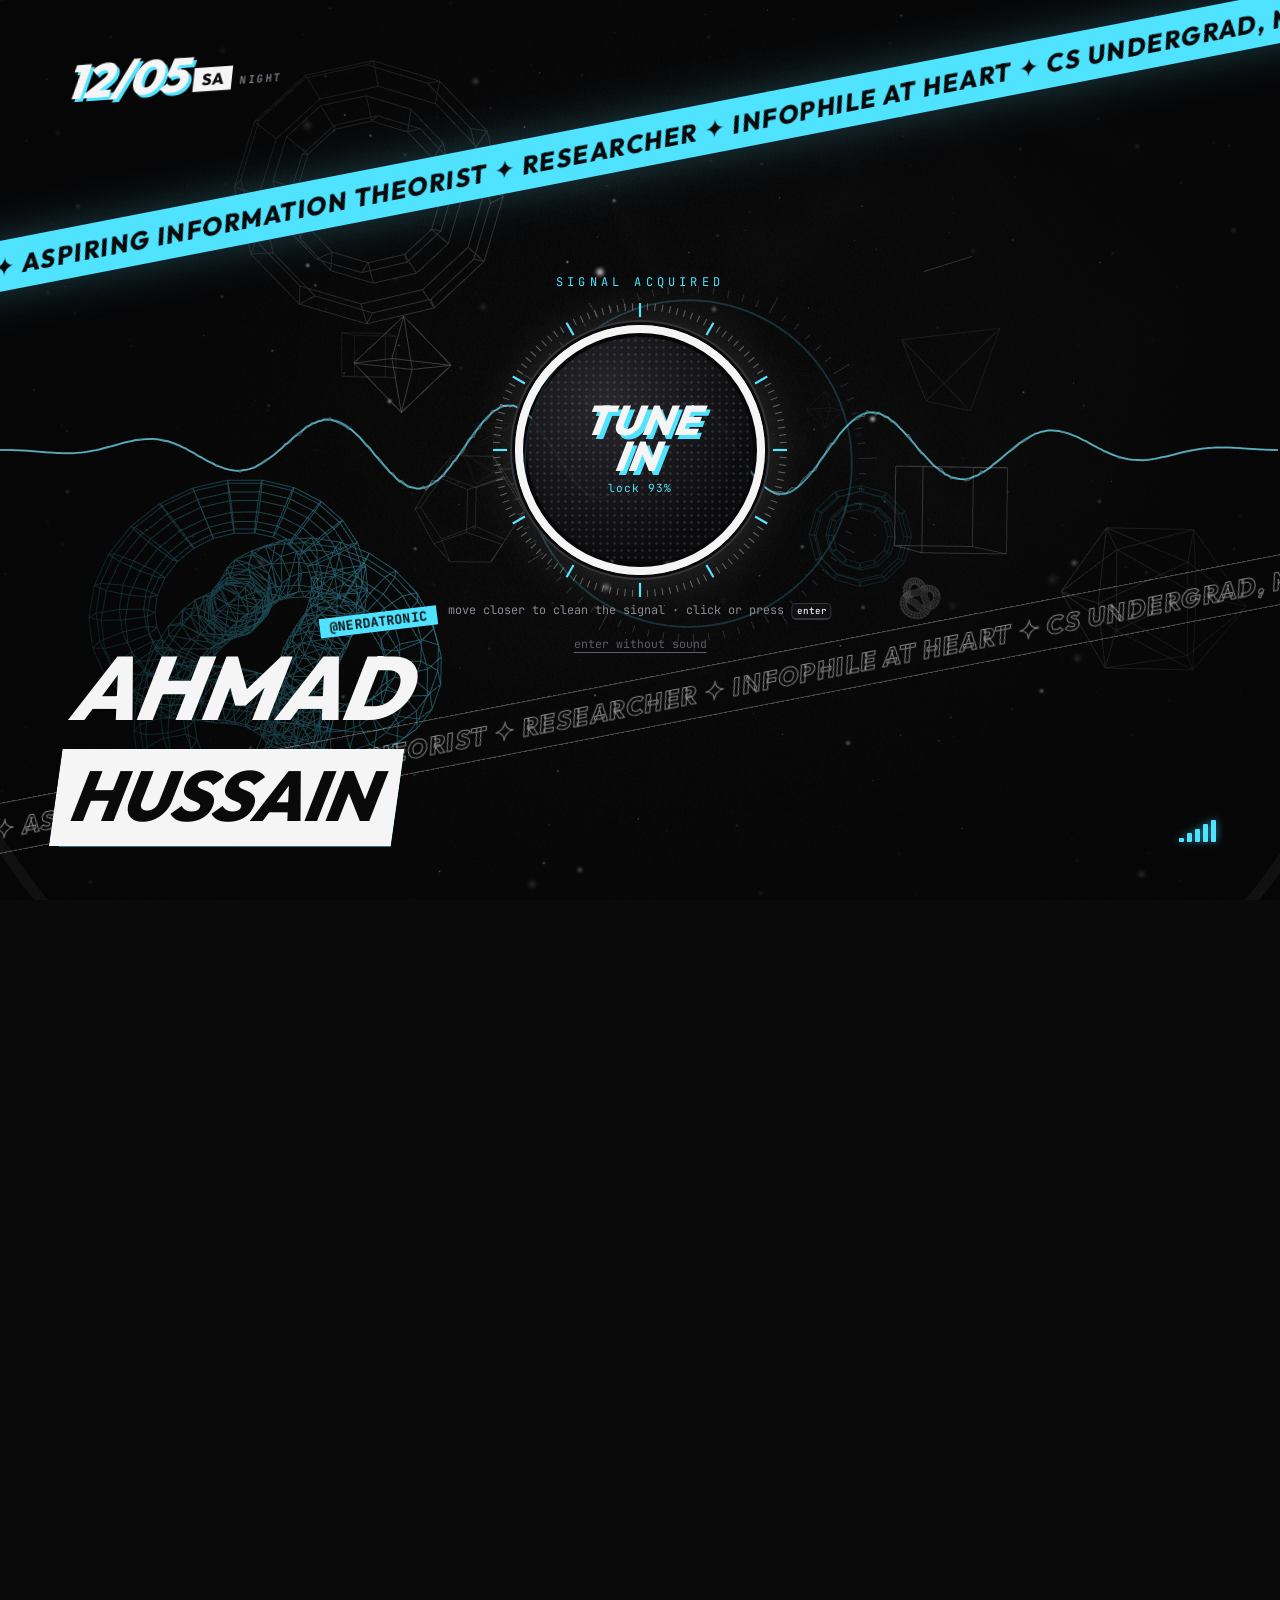
==== commit 722595d7: "Hexoro section, better FAQ, library + toolbox additions - hexoro: its own section after the work. lo" ====
--- a/index.html
+++ b/index.html
@@ -191,7 +191,13 @@
       <div id="papers"></div>
     </section>
 
-    <!-- 04 LEDGER -->
+    <!-- 04 HEXORO -->
+    <section id="hexoro" data-file="hexoro/" data-title="hexoro · my company">
+      <p class="lead" data-reveal>the company everything i roll out goes under.</p>
+      <div id="hexoroBody"></div>
+    </section>
+
+    <!-- 05 LEDGER -->
     <section id="ledger" data-file="ledger/" data-title="the ledger · support">
       <div id="ledgerBody"></div>
     </section>
@@ -222,7 +228,7 @@
 
     <!-- 08 LIBRARY -->
     <section id="library" data-file="library.md" data-title="library">
-      <p class="lead" data-reveal>games, films, books, anime and music that shaped a lot of me.</p>
+      <p class="lead" data-reveal>games, films, books, manga, anime, horror, music, and the stuff i collect: the things that shaped a lot of me.</p>
       <div class="tabs mono" id="libTabs" role="tablist" aria-label="Filter the library" data-reveal></div>
       <div class="shelf" id="shelf"></div>
     </section>
@@ -327,7 +333,16 @@
         </div>
       </div>
       <h3 class="sub" data-reveal><span class="h-mark">###</span> before you ask</h3>
-      <div class="faq" id="contactFaq"></div>
+      <div class="faq-wrap" id="faqWrap">
+        <div class="faq-bar" data-reveal>
+          <label class="faq-search"><span class="mono" aria-hidden="true">?</span><input id="faqQ" type="search" placeholder="search the questions…" aria-label="Search the questions" autocomplete="off" /></label>
+          <div class="tabs mono" id="faqTabs" role="tablist" aria-label="Question topics"></div>
+          <div class="faq-meta mono"><span class="dim" id="faqCount"></span><button class="linkish" id="faqAll" type="button">expand all</button></div>
+        </div>
+        <div class="faq" id="contactFaq"></div>
+        <div class="faq-none panel" id="faqNone" hidden><span class="mono dim">no answer for <span id="faqNoneQ">that</span> yet.</span></div>
+        <div class="faq-ask" data-reveal><span>didn't find what you were looking for?</span><button class="btn btn-hi" id="faqAsk" type="button">ask me directly →</button></div>
+      </div>
     </section>
 
     <footer class="foot mono">
--- a/css/style.css
+++ b/css/style.css
@@ -694,6 +694,10 @@
 .ledger-live .dot-live { display: inline-block; vertical-align: middle; margin-right: 6px; }
 .ledger-frame { position: relative; height: 560px; border-radius: 10px; overflow: hidden; border: 1px solid var(--line); background: var(--bg); }
 .ledger-frame iframe { width: 100%; height: 100%; border: 0; display: block; }
+.frame-shield { position: absolute; inset: 0; z-index: 1; display: flex; align-items: flex-end; justify-content: center; padding: 0 0 18px; border: 0; background: transparent; cursor: pointer; }
+.frame-shield span { padding: 6px 14px; border-radius: 999px; border: 1px solid var(--line2); background: rgba(10,10,11,.85); color: var(--dim); font-size: .72rem; opacity: 0; transform: translateY(6px); transition: opacity .25s, transform .25s var(--ease); }
+.frame-shield:hover span, .frame-shield:focus-visible span { opacity: 1; transform: none; }
+.ledger-frame.live .frame-shield { display: none; }
 @media (max-width: 760px) { .ledger-frame { height: 460px; } }
 
 /* ============ about (extended) ============ */
@@ -708,7 +712,8 @@
 .about-motto { margin: 16px 0 0; padding: 12px 14px; border-left: 3px solid var(--accent); background: rgba(var(--accent-rgb), .06); border-radius: 0 8px 8px 0; text-align: left; font: 600 .98rem/1.35 var(--display); color: var(--hi); }
 .about-motto::before { content: "motto"; display: block; font: .62rem var(--mono); letter-spacing: .14em; text-transform: uppercase; color: var(--accent); margin-bottom: 4px; }
 .about-tags { display: flex; flex-wrap: wrap; justify-content: center; gap: 6px; margin-top: 14px; font-size: .7rem; }
-.about-tags span { border: 1px solid var(--line2); border-radius: 999px; padding: 3px 10px; color: var(--dim); }
+.about-tags span, .about-tags a { border: 1px solid var(--line2); border-radius: 999px; padding: 3px 10px; color: var(--dim); }
+.about-tags a { color: var(--fg); transition: border-color .2s, color .2s; } .about-tags a:hover { border-color: var(--accent); color: var(--hi); }
 .about-intro { font: 700 clamp(1.3rem, 2.4vw, 1.75rem)/1.3 var(--display); color: var(--hi); margin-top: 0; }
 .about-side { display: grid; gap: 20px; align-content: start; }
 .ask-chips { display: flex; flex-wrap: wrap; gap: 8px; }
@@ -738,13 +743,6 @@
 .open-to li::before { font-family: var(--mono); margin-right: 10px; }
 .open-to .yes::before { content: "✓"; color: var(--green); }
 .open-to .no::before { content: "✗"; color: var(--red); }
-.faq { display: grid; gap: 10px; }
-.faq-item { border: 1px solid var(--line); border-radius: 12px; background: rgba(16,16,19,.86); padding: 0 18px; }
-.faq-item summary { cursor: pointer; padding: 16px 0; font-weight: 600; color: var(--hi); list-style: none; display: flex; justify-content: space-between; gap: 12px; }
-.faq-item summary::-webkit-details-marker { display: none; }
-.faq-item summary::after { content: "+"; font-family: var(--mono); color: var(--accent); }
-.faq-item[open] summary::after { content: "−"; }
-.faq-item p { margin: 0 0 16px; color: var(--dim); }
 
 
 /* =====================================================================
@@ -758,27 +756,27 @@
 .tabs button:hover { color: var(--hi); border-color: var(--dim); }
 .tabs button[aria-selected="true"] { background: var(--hi); color: var(--bg); border-color: var(--hi); }
 .tabs button[aria-selected="true"] span { color: var(--line2); }
-.out { display: none !important; }
-.pop { animation: pop .5s var(--ease) both; animation-delay: calc(var(--i, 0) * 40ms); }
-@keyframes pop { from { opacity: 0; transform: translateY(14px) scale(.98); } to { opacity: 1; transform: none; } }
+.filtered-out { display: none !important; }
+.card-in { animation: cardIn .5s var(--ease) both; animation-delay: calc(var(--i, 0) * 40ms); }
+@keyframes cardIn { from { opacity: 0; transform: translateY(14px) scale(.98); } to { opacity: 1; transform: none; } }
 
 /* ---------- about: at a glance ---------- */
 .glance { display: grid; grid-template-columns: repeat(3, minmax(0, 1fr)); gap: 14px; margin: 0 0 40px; }
-.gl { position: relative; padding: 16px 18px; overflow: hidden; }
+.gl-tile { position: relative; padding: 16px 18px; overflow: hidden; }
 .gl-k { font-size: .64rem; letter-spacing: .14em; text-transform: uppercase; color: var(--mute); }
 .gl-v { font: 800 1.55rem/1.15 var(--display); color: var(--hi); margin: 6px 0 4px; font-variant-numeric: tabular-nums; overflow-wrap: anywhere; }
 .gl-sub { font-size: .7rem; color: var(--dim); line-height: 1.5; }
 .gl-bar { height: 3px; margin-top: 12px; border-radius: 2px; background: var(--line); overflow: hidden; }
 .gl-bar i { display: block; height: 100%; background: var(--accent); transform-origin: 0 50%; }
-.gl:first-child .gl-v { color: var(--accent); }
+.gl-tile:first-child .gl-v { color: var(--accent); }
 .good-at { display: grid; grid-template-columns: repeat(3, minmax(0, 1fr)); gap: 12px; }
 .skill { display: flex; align-items: center; gap: 14px; padding: 12px 16px; border: 1px solid var(--line); border-radius: 999px; background: var(--panel); transition: border-color .25s, transform .25s var(--ease); }
 .skill b { font: 600 .98rem var(--display); color: var(--hi); }
 .hc { position: relative; flex: none; width: 34px; height: 34px; border-radius: 50%; display: grid; place-items: center; font-size: .8rem; font-weight: 700; color: var(--hi); background: radial-gradient(circle at 35% 30%, #2a2a30, #111114 70%); border: 3px solid var(--hi); }
 .hc::after { content: ""; position: absolute; inset: -9px; border-radius: 50%; border: 2px solid var(--accent); opacity: 0; transform: scale(1.5); }
 .skill:hover { border-color: var(--dim); transform: translateY(-2px); }
-.skill:hover .hc::after { animation: approach .55s var(--ease) forwards; }
-@keyframes approach { from { opacity: .9; transform: scale(1.6); } to { opacity: 0; transform: scale(.95); } }
+.skill:hover .hc::after { animation: skillApproach .55s var(--ease) forwards; }
+@keyframes skillApproach { from { opacity: .9; transform: scale(1.6); } to { opacity: 0; transform: scale(.95); } }
 .hobbies { display: grid; grid-template-columns: minmax(0, 1fr) minmax(0, 1.2fr); gap: 24px; align-items: center; padding: 10px 24px 10px 10px; }
 .sphere-wrap { position: relative; height: 340px; perspective: 900px; display: grid; place-items: center; touch-action: pan-y; cursor: grab; }
 .sphere-hint { position: absolute; left: 14px; bottom: 10px; font-size: .62rem; letter-spacing: .2em; text-transform: uppercase; color: var(--mute); }
@@ -807,12 +805,6 @@
 .nw-k a { letter-spacing: 0; text-transform: none; font-size: .72rem; }
 .nw-clock { font: 800 2.1rem/1 var(--display); color: var(--hi); font-variant-numeric: tabular-nums; letter-spacing: .02em; }
 .nw-sub { font-size: .7rem; margin-top: 6px; }
-.nw-row { display: flex; align-items: center; gap: 14px; }
-.nw-t { font: 800 1.15rem var(--display); color: var(--hi); letter-spacing: .04em; }
-.nw-play { position: relative; flex: none; width: 44px; height: 44px; border-radius: 50%; border: 0; padding: 0; background: repeating-radial-gradient(circle, #19191c 0 2px, #25252a 2px 3px); box-shadow: 0 0 0 2px var(--line2); cursor: pointer; }
-.nw-play span { position: absolute; left: 50%; top: 50%; width: 0; height: 0; margin: -7px 0 0 -4px; border-left: 12px solid var(--hi); border-top: 7px solid transparent; border-bottom: 7px solid transparent; }
-.nw-play.on { animation: spin 3.2s linear infinite; }
-.nw-play.on span { width: 12px; height: 14px; margin: -7px 0 0 -6px; border: 0; border-left: 4px solid var(--hi); border-right: 4px solid var(--hi); }
 .nw-chips { display: flex; flex-wrap: wrap; gap: 6px; }
 .nw-chips span { font-size: .8rem; border: 1px solid var(--line2); border-radius: 999px; padding: 2px 10px; color: var(--fg); }
 .now-next { grid-column: span 2; }
@@ -910,6 +902,7 @@
 .bk { position: relative; display: flex; flex-direction: column; gap: 6px; padding: 16px 16px 16px 20px; border: 1px solid var(--line); border-radius: 6px 12px 12px 6px; background: var(--panel); min-height: 130px; transition: border-color .25s, transform .25s var(--ease); }
 .bk::before { content: ""; position: absolute; left: 0; top: 0; bottom: 0; width: 5px; border-radius: 6px 0 0 6px; background: var(--line2); }
 .bk[data-kind="game"]::before { background: var(--hi); } .bk[data-kind="anime"]::before { background: var(--accent); } .bk[data-kind="film"]::before { background: var(--dim); } .bk[data-kind="music"]::before { background: repeating-linear-gradient(var(--hi) 0 4px, transparent 4px 8px); }
+.bk[data-kind="manga"]::before { background: repeating-linear-gradient(var(--accent) 0 4px, transparent 4px 8px); } .bk[data-kind="horror"]::before { background: var(--red); } .bk[data-kind="collection"]::before { background: var(--yellow); } .bk[data-kind="book"]::before { background: var(--mute); }
 .bk:hover { border-color: var(--dim); transform: translateY(-3px) rotate(-.4deg); }
 .bk-top { display: flex; justify-content: space-between; font-size: .62rem; letter-spacing: .14em; text-transform: uppercase; color: var(--dim); }
 .bk h4 { margin: 4px 0 0; font: 700 1.1rem/1.2 var(--display); color: var(--hi); }
@@ -979,3 +972,85 @@
   .gl-v { font-size: 1.25rem; }
 }
 @media (max-width: 420px) { .shelf, .glance, .good-at { grid-template-columns: 1fr; } }
+
+/* =====================================================================
+   hexoro section + faq
+   ===================================================================== */
+.hx { position: relative; overflow: hidden; display: grid; grid-template-columns: 220px minmax(0, 1fr); gap: 36px; align-items: center; padding: 34px; }
+.hx-id { display: grid; justify-items: center; gap: 10px; text-align: center; position: relative; z-index: 1; }
+.hx-mark img { display: block; width: 132px; height: 132px; filter: drop-shadow(8px 8px 0 rgba(var(--accent-rgb), .3)); transition: transform 1s var(--ease); }
+.hx:hover .hx-mark img { transform: rotate(60deg); }
+.hx-name { font: 800 italic 2.2rem/1 var(--display); color: var(--hi); letter-spacing: .01em; text-shadow: 4px 4px 0 rgba(var(--accent-rgb), .35); }
+.hx-role { font-size: .72rem; color: var(--dim); }
+.hx-body { position: relative; z-index: 1; }
+.hx-label { display: flex; justify-content: space-between; gap: 12px; flex-wrap: wrap; font-size: .64rem; letter-spacing: .14em; text-transform: uppercase; color: var(--accent); margin-bottom: 12px; }
+.hx-label span + span { color: var(--mute); }
+.hx-body h3 { margin: 0 0 12px; font: 700 clamp(1.3rem, 2.4vw, 1.75rem)/1.25 var(--display); color: var(--hi); }
+.hx-body p { margin: 0 0 12px; color: var(--fg); max-width: 62ch; }
+.hx-kv { display: grid; grid-template-columns: auto 1fr; gap: 8px 18px; margin: 18px 0 0; padding-top: 16px; border-top: 1px solid var(--line); }
+.hx-kv dt { font-size: .66rem; letter-spacing: .14em; text-transform: uppercase; color: var(--mute); padding-top: 3px; }
+.hx-kv dd { margin: 0; color: var(--dim); font-size: .92rem; }
+/* drifting hex cells behind the card */
+.hx-cells i { position: absolute; width: 120px; aspect-ratio: 1 / 1.1547; clip-path: polygon(50% 0, 100% 25%, 100% 75%, 50% 100%, 0 75%, 0 25%); background: rgba(var(--accent-rgb), .05); pointer-events: none; animation: hxDrift 14s ease-in-out infinite alternate; }
+.hx-cells i:nth-child(1) { right: -30px; top: -40px; width: 220px; }
+.hx-cells i:nth-child(2) { right: 160px; bottom: -60px; width: 130px; background: rgba(255,255,255,.03); animation-delay: -4s; }
+.hx-cells i:nth-child(3) { right: 60px; top: 46%; width: 70px; animation-delay: -8s; }
+.hx-cells i:nth-child(4) { left: 40%; top: -50px; width: 90px; background: rgba(255,255,255,.025); animation-delay: -2s; }
+.hx-cells i:nth-child(5) { left: -40px; bottom: -50px; width: 150px; animation-delay: -6s; }
+@keyframes hxDrift { to { transform: translateY(-14px) rotate(8deg); } }
+.hx-grid { display: grid; grid-template-columns: repeat(auto-fill, minmax(min(100%, 400px), 1fr)); gap: 12px; }
+.hx-item { display: flex; gap: 16px; align-items: flex-start; padding: 18px; border: 1px solid var(--line); border-radius: 14px; background: var(--panel); color: var(--fg); transition: border-color .25s, transform .25s var(--ease); }
+a.hx-item:hover { border-color: rgba(var(--accent-rgb), .55); transform: translateY(-3px); }
+.hx-item.soon { border-style: dashed; background: transparent; }
+.hx-hex { flex: none; display: grid; place-items: center; width: 46px; aspect-ratio: 1 / 1.1547; clip-path: polygon(50% 0, 100% 25%, 100% 75%, 50% 100%, 0 75%, 0 25%); background: var(--hi); color: var(--bg); font-weight: 700; font-size: .78rem; transition: background-color .25s; }
+a.hx-item:hover .hx-hex { background: var(--accent); }
+.hx-item.soon .hx-hex { background: var(--line2); color: var(--dim); }
+.hx-txt { display: grid; gap: 4px; min-width: 0; }
+.hx-k { display: flex; justify-content: space-between; gap: 10px; font-size: .62rem; letter-spacing: .14em; text-transform: uppercase; color: var(--mute); }
+.hx-k span:last-child { display: inline-flex; align-items: center; gap: 6px; }
+.hx-txt b { font: 700 1.08rem var(--display); color: var(--hi); }
+.hx-p { color: var(--dim); font-size: .88rem; line-height: 1.5; }
+.hx-item.soon b { color: var(--dim); }
+@media (max-width: 760px) {
+  .hx { grid-template-columns: 1fr; gap: 22px; padding: 26px 20px; }
+  .hx-id { grid-template-columns: auto 1fr; justify-items: start; text-align: left; align-items: center; column-gap: 16px; }
+  .hx-mark { grid-row: span 2; }
+  .hx-mark img { width: 72px; height: 72px; filter: drop-shadow(4px 4px 0 rgba(var(--accent-rgb), .3)); }
+  .hx-name { font-size: 1.7rem; }
+}
+
+.faq-bar { display: flex; flex-wrap: wrap; align-items: center; gap: 10px 14px; margin-bottom: 14px; }
+.faq-search { display: flex; align-items: center; gap: 10px; flex: 1 1 240px; max-width: 340px; border: 1px solid var(--line2); border-radius: 999px; background: rgba(16,16,19,.86); padding: 0 14px; transition: border-color .2s; }
+.faq-search:focus-within { border-color: var(--accent); }
+.faq-search span { color: var(--accent); font-weight: 700; }
+.faq-search input { flex: 1; min-width: 0; border: 0; outline: 0; background: transparent; color: var(--hi); font: .88rem var(--sans); padding: 9px 0; }
+.faq-search input::-webkit-search-cancel-button { filter: invert(1) opacity(.5); }
+.faq-meta { display: flex; align-items: center; gap: 14px; margin-left: auto; font-size: .72rem; }
+.faq { display: grid; gap: 8px; }
+.faq-item { border: 1px solid var(--line); border-radius: 12px; background: rgba(16,16,19,.86); transition: border-color .2s, background-color .2s; }
+.faq-item:hover { border-color: var(--line2); }
+.faq-item[open] { border-color: rgba(var(--accent-rgb), .45); background: rgba(18,18,22,.94); }
+.faq-item summary { cursor: pointer; list-style: none; display: flex; align-items: center; gap: 14px; padding: 15px 18px; }
+.faq-item summary::-webkit-details-marker { display: none; }
+.faq-item summary:focus-visible { outline: 2px solid var(--accent); outline-offset: -2px; border-radius: 12px; }
+.fq-n { flex: none; font-size: .7rem; color: var(--mute); transition: color .2s; }
+.faq-item[open] .fq-n { color: var(--accent); }
+.fq-q { flex: 1; font-weight: 600; color: var(--hi); }
+.fq-t { flex: none; font-size: .62rem; letter-spacing: .1em; text-transform: uppercase; color: var(--mute); }
+.fq-i { flex: none; position: relative; width: 14px; height: 14px; }
+.fq-i::before, .fq-i::after { content: ""; position: absolute; left: 0; right: 0; top: 6px; height: 2px; border-radius: 2px; background: var(--accent); transition: transform .3s var(--ease); }
+.fq-i::after { transform: rotate(90deg); }
+.faq-item[open] .fq-i::after { transform: rotate(0deg); }
+.fq-a { padding: 0 18px 16px 52px; }
+.fq-a p { margin: 0; color: var(--dim); max-width: 70ch; }
+.fq-a a { color: var(--hi); text-decoration: underline; text-decoration-color: rgba(var(--accent-rgb), .5); text-underline-offset: 3px; }
+.faq-item[open] .fq-a { animation: fqIn .35s var(--ease); }
+@keyframes fqIn { from { opacity: 0; transform: translateY(-6px); } }
+.faq-none { padding: 16px 18px; }
+.faq-ask { display: flex; flex-wrap: wrap; align-items: center; justify-content: space-between; gap: 12px; margin-top: 14px; padding: 16px 18px; border: 1px dashed var(--line2); border-radius: 12px; color: var(--dim); }
+@media (max-width: 760px) {
+  .faq-search { max-width: none; flex-basis: 100%; }
+  .faq-meta { margin-left: 0; }
+  .fq-t { display: none; }
+  .fq-a { padding-left: 18px; }
+}
